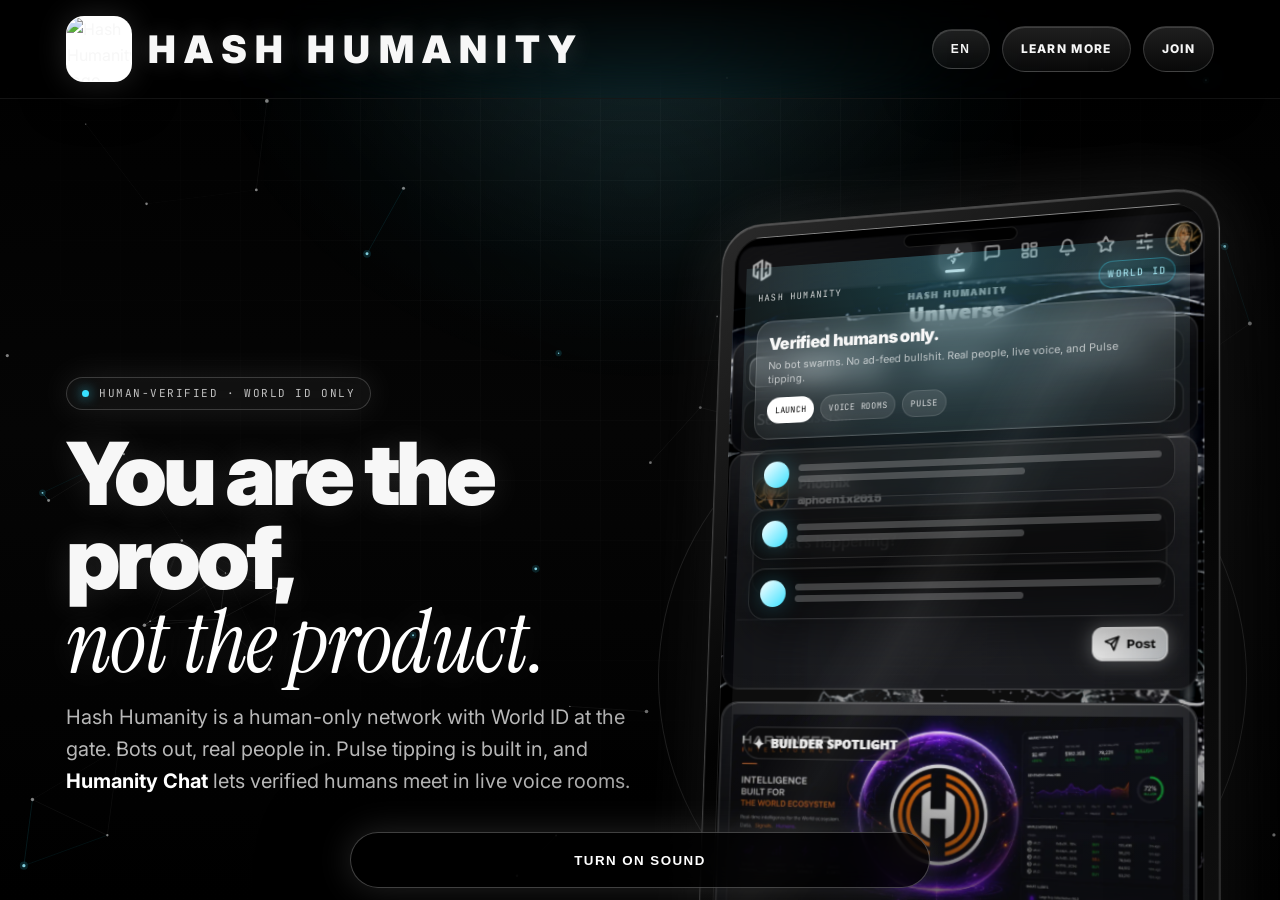
==== index.html @ 35c2f7e0 "Update print statement from 'Hello' to 'Goodbye'" ====
<!DOCTYPE html>
<html lang="en">
<head>
  <meta charset="utf-8" />
  <meta name="viewport" content="width=device-width, initial-scale=1, viewport-fit=cover" />
  <meta name="format-detection" content="telephone=no" />

  <title>Hash Humanity — Verified Humans Only</title>
  <meta name="description" content="Hash Humanity is a human-verified social network powered by World ID. No bots. No ads. Live voice rooms, real profiles, and Pulse tipping built in." />
  <meta name="robots" content="index,follow,max-image-preview:large" />
  <meta name="theme-color" content="#020202" />
  <meta name="apple-mobile-web-app-title" content="Hash Humanity" />
  <link rel="canonical" href="https://hashhumanity.promo/" />

  <!-- ══════════════════════════════════════════════════════
       Share previews: Facebook, iMessage, WhatsApp, Discord,
       Slack, X/Twitter, SMS/RCS, LinkedIn, etc.
       IMPORTANT: the image URL must be public, absolute, and
       1200x630. The version query helps bust scraper caches.
       ══════════════════════════════════════════════════════ -->
  <meta property="og:type" content="website" />
  <meta property="og:locale" content="en_US" />
  <meta property="og:site_name" content="Hash Humanity" />
  <meta property="og:title" content="Hash Humanity — You are the proof, not the product." />
  <meta property="og:description" content="Human-verified social. No bots. No ads. Live voice rooms and Pulse tipping for real people." />
  <meta property="og:url" content="https://hashhumanity.promo/" />
  <meta property="og:image" content="https://hashhumanity.promo/og-card-globe-dark-1200x630.jpg?v=20260702-1" />
  <meta property="og:image:secure_url" content="https://hashhumanity.promo/og-card-globe-dark-1200x630.jpg?v=20260702-1" />
  <meta property="og:image:type" content="image/jpeg" />
  <meta property="og:image:width" content="1200" />
  <meta property="og:image:height" content="630" />
  <meta property="og:image:alt" content="Hash Humanity — You are the proof, not the product." />

  <!-- Twitter / X -->
  <meta name="twitter:card" content="summary_large_image" />
  <meta name="twitter:title" content="Hash Humanity — Verified Humans Only" />
  <meta name="twitter:description" content="Human-verified social. No bots. No ads. Live voice rooms and Pulse tipping for real people." />
  <meta name="twitter:image" content="https://hashhumanity.promo/og-card-globe-dark-1200x630.jpg?v=20260702-1" />
  <meta name="twitter:image:alt" content="Hash Humanity — You are the proof, not the product." />
  <meta name="twitter:url" content="https://hashhumanity.promo/" />

  <link rel="icon" href="logo.png" />
  <link rel="apple-touch-icon" href="logo.png" />
  <link rel="preload" as="image" href="og-card-globe-dark-1200x630.jpg" />
  <link rel="preconnect" href="https://fonts.googleapis.com" />
  <link rel="preconnect" href="https://fonts.gstatic.com" crossorigin />
  <link href="https://fonts.googleapis.com/css2?family=Inter:wght@400;500;600;700;800;900&family=Instrument+Serif:ital@0;1&family=JetBrains+Mono:wght@500;700&display=swap" rel="stylesheet" />

  <base href="./" />

  <script src="https://www.gstatic.com/firebasejs/10.12.2/firebase-app-compat.js"></script>
  <script src="https://www.gstatic.com/firebasejs/10.12.2/firebase-database-compat.js"></script>

  <style>
    :root{
      color-scheme: dark;

      --bg:#020202;
      --ink:#f7f7f7;
      --muted:rgba(255,255,255,.72);
      --muted2:rgba(255,255,255,.50);

      --stroke:rgba(255,255,255,.16);
      --stroke2:rgba(255,255,255,.30);

      --accent:#38e0ff;
      --accent-soft:rgba(56,224,255,.16);

      --radius:22px;
      --radius2:30px;
      --wrap:1200px;

      --shadow:0 28px 110px rgba(0,0,0,.70);
      --glow:0 0 34px rgba(255,255,255,.10);
      --appPreview:none;

      --mono:"JetBrains Mono", ui-monospace, SFMono-Regular, Menlo, monospace;
      --serif:"Instrument Serif", Georgia, "Times New Roman", serif;
      --sans:"Inter", system-ui, -apple-system, BlinkMacSystemFont, "Segoe UI", Roboto, Arial, sans-serif;
    }

    *{ box-sizing:border-box; }
    html,body{ height:100%; }

    body{
      margin:0;
      color:var(--ink);
      font:16px/1.6 var(--sans);
      background:linear-gradient(180deg, #000 0%, #050505 48%, #000 100%);
      -webkit-font-smoothing:antialiased;
      isolation:isolate;
      /* body itself no longer scrolls — #scrollArea does. This is what makes
         the header bulletproof: it lives outside the scrolling region, so it
         never needs position:fixed/sticky and can never "scroll away". */
      overflow:hidden;
      display:flex;
      flex-direction:column;
      height:100vh;
      height:100dvh;
    }

    #humanity-field{
      position:fixed;
      inset:0;
      z-index:-2;
      width:100%;
      height:100%;
      pointer-events:none;
      opacity:.9;
    }

    body::before{
      content:"";
      position:fixed;
      inset:0;
      z-index:-1;
      background:
        radial-gradient(circle at 50% -10%, rgba(56,224,255,.16), transparent 40%),
        radial-gradient(circle at 50% -10%, rgba(255,255,255,.10), transparent 32%),
        linear-gradient(rgba(255,255,255,.028) 1px, transparent 1px),
        linear-gradient(90deg, rgba(255,255,255,.028) 1px, transparent 1px);
      background-size:auto, auto, 60px 60px, 60px 60px;
      -webkit-mask-image:radial-gradient(circle at 50% 20%, black 0%, transparent 78%);
      mask-image:radial-gradient(circle at 50% 20%, black 0%, transparent 78%);
      pointer-events:none;
    }

    a{ color:inherit; }
    img{ max-width:100%; display:block; }
    ::selection{ background:rgba(255,255,255,.22); }

    .wrap{ max-width:var(--wrap); margin:0 auto; padding:0 26px; }

    .reveal{ opacity:0; transform:translateY(26px); transition:opacity .9s cubic-bezier(.16,1,.3,1), transform .9s cubic-bezier(.16,1,.3,1); }
    .reveal.in{ opacity:1; transform:none; }

    /* ---------- Scroll shell ---------- */
    /* header sits in normal flow, always visible. #scrollArea is the ONLY
       thing that scrolls, and it's a plain block-level element — no fixed,
       no sticky, nothing that can break across browsers/WebViews. */
    #scrollArea{
      flex:1 1 auto;
      min-height:0;
      overflow-y:auto;
      overflow-x:hidden;
      overflow-x:clip;
      -webkit-overflow-scrolling:touch;
    }

    header{
      flex:0 0 auto;
      z-index:50;
      display:flex;
      align-items:center;
      border-bottom:1px solid rgba(255,255,255,.08);
      background:linear-gradient(180deg, rgba(0,0,0,.88), rgba(0,0,0,.50), transparent);
      -webkit-backdrop-filter:blur(18px) saturate(150%);
      backdrop-filter:blur(18px) saturate(150%);
      padding:16px 0;
    }

    .header-inner{ width:100%; display:flex; align-items:center; justify-content:space-between; gap:18px; }

    .brand{ display:flex; align-items:center; gap:16px; }

    .brand img{
      width:66px; height:66px; border-radius:18px; object-fit:cover;
      background:#fff; border:1px solid rgba(255,255,255,.24);
      box-shadow:0 0 30px rgba(255,255,255,.14), 0 14px 44px rgba(0,0,0,.7);
    }

    .brand span{
      font-weight:900; letter-spacing:.22em; text-transform:uppercase;
      font-size:clamp(24px,3vw,38px); line-height:1; white-space:nowrap;
      text-shadow:0 0 22px rgba(255,255,255,.16);
    }

    .actions{ display:flex; align-items:center; justify-content:flex-end; gap:12px; flex-wrap:wrap; }

    .lang-switch{ position:relative; }
    .lang-btn{ min-width:58px; font-weight:800; letter-spacing:.1em; }
    .lang-menu{
      list-style:none; margin:0; padding:6px; position:absolute; top:calc(100% + 8px); right:0;
      min-width:190px; max-height:320px; overflow-y:auto;
      background:#0d0d0d; border:1px solid var(--stroke); border-radius:14px;
      box-shadow:0 24px 60px rgba(0,0,0,.6);
      display:none; z-index:60;
    }
    .lang-menu.open{ display:block; }
    .lang-menu li{ display:block; }
    .lang-menu button{
      width:100%; text-align:left; background:transparent; border:0; color:var(--muted);
      padding:10px 12px; border-radius:9px; cursor:pointer; font-size:13px;
      display:flex; align-items:center; justify-content:space-between; gap:10px;
    }
    .lang-menu button:hover{ background:var(--accent-soft); color:var(--ink); }
    .lang-menu button[aria-selected="true"]{ color:var(--accent); }
    .lang-menu .code{ font-size:10px; letter-spacing:.1em; color:var(--muted2); }

    .btn{
      appearance:none;
      border:1px solid var(--stroke);
      color:var(--ink);
      background:linear-gradient(180deg, rgba(255,255,255,.12), rgba(255,255,255,.035));
      padding:12px 18px; border-radius:999px;
      font-weight:800; letter-spacing:.11em; text-transform:uppercase; font-size:12px;
      cursor:pointer; text-decoration:none;
      display:inline-flex; align-items:center; justify-content:center; gap:9px;
      backdrop-filter:blur(16px) saturate(150%);
      box-shadow:0 16px 50px rgba(0,0,0,.5), inset 0 1px 0 rgba(255,255,255,.14);
      transition:transform .16s ease, border-color .18s ease, background .18s ease, box-shadow .18s ease;
      -webkit-tap-highlight-color:transparent;
    }

    .btn:hover{
      transform:translateY(-2px);
      border-color:var(--stroke2);
      background:linear-gradient(180deg, rgba(255,255,255,.20), rgba(255,255,255,.07));
    }

    .btn.primary{
      position:relative; overflow:hidden;
      background:linear-gradient(180deg, #fff, #cfcfcf);
      color:#000; border-color:rgba(255,255,255,.88);
      box-shadow:0 0 42px rgba(56,224,255,.28), 0 20px 70px rgba(0,0,0,.7);
    }

    .btn.primary::after{
      content:""; position:absolute; top:0; left:-120%; width:60%; height:100%;
      background:linear-gradient(100deg, transparent, rgba(255,255,255,.85), transparent);
      transform:skewX(-18deg);
      animation:sweep 4.5s ease-in-out infinite;
    }
    @keyframes sweep{ 0%,55%{ left:-120%; } 78%,100%{ left:130%; } }

    main{ padding-bottom:74px; }

    .hero{
      display:grid; grid-template-columns:1.08fr 1fr; align-items:center; gap:58px;
      padding:64px 0 40px;
    }

    .eyebrow{
      display:inline-flex; align-items:center; gap:10px;
      padding:7px 15px; border-radius:999px;
      border:1px solid rgba(255,255,255,.18); background:rgba(255,255,255,.05);
      color:rgba(255,255,255,.74);
      font-family:var(--mono); font-size:11px; text-transform:uppercase; letter-spacing:.14em;
      margin-bottom:22px; backdrop-filter:blur(16px); box-shadow:var(--glow);
    }

    .eyebrow-dot{
      width:7px; height:7px; border-radius:999px; background:var(--accent);
      box-shadow:0 0 12px rgba(56,224,255,.9);
      animation:beat 1.9s ease-in-out infinite;
    }
    @keyframes beat{ 0%,100%{ transform:scale(1); opacity:1; } 50%{ transform:scale(1.5); opacity:.55; } }

    h1{
      margin:0 0 16px; font-weight:900; letter-spacing:-.045em;
      font-size:clamp(46px,6.8vw,92px); line-height:.96;
      text-shadow:0 0 34px rgba(255,255,255,.12);
    }
    h1 em{
      font-family:var(--serif); font-style:italic; font-weight:400;
      letter-spacing:-.01em; color:#fff;
    }

    .lead{ color:var(--muted); font-size:clamp(16px,2vw,20px); margin:14px 0 20px; max-width:38rem; }
    .lead strong{ color:#fff; font-weight:700; }

    .subline{
      color:rgba(255,255,255,.62); font-family:var(--mono); font-size:12px;
      text-transform:uppercase; letter-spacing:.16em; margin:16px 0 18px;
    }

    .proofline{ display:flex; align-items:baseline; gap:12px; margin:22px 0 4px; font-family:var(--mono); }
    .proofline .num{
      font-size:clamp(26px,3.6vw,40px); font-weight:700; letter-spacing:-.02em;
      font-variant-numeric:tabular-nums; color:var(--accent);
      text-shadow:0 0 22px rgba(56,224,255,.35);
    }
    .proofline .lbl{ color:var(--muted2); font-size:11px; text-transform:uppercase; letter-spacing:.16em; }

    .device-orbit{ position:relative; display:flex; align-items:center; justify-content:center; padding:18px 0; isolation:isolate; }

    .device-orbit::before{
      content:""; position:absolute; width:112%; aspect-ratio:1; border-radius:50%;
      border:1px solid rgba(255,255,255,.14);
      background:radial-gradient(circle, rgba(255,255,255,.09), transparent 62%);
      transform:rotate(-16deg); z-index:0;
    }
    .device-orbit::after{
      content:""; position:absolute; width:78%; aspect-ratio:1; border-radius:50%;
      border:1px dashed rgba(255,255,255,.18);
      animation:spin 44s linear infinite; z-index:0;
    }
    @keyframes spin{ to{ transform:rotate(360deg); } }

    .device{
      width:min(560px,100%); aspect-ratio:10/19; position:relative; z-index:1;
      border-radius:44px; padding:14px;
      background:linear-gradient(145deg,#2a2a2a,#030303 42%,#151515);
      border:1px solid rgba(255,255,255,.22);
      box-shadow:0 54px 150px rgba(0,0,0,.86), 0 0 70px rgba(255,255,255,.12),
        inset 0 2px 0 rgba(255,255,255,.14), inset 0 0 0 1px rgba(255,255,255,.08);
      transform:perspective(1200px) rotateY(-12deg) rotateX(5deg) translateY(8px);
      animation:float 7s ease-in-out infinite;
    }
    @keyframes float{
      0%,100%{ transform:perspective(1200px) rotateY(-12deg) rotateX(5deg) translateY(8px); }
      50%{ transform:perspective(1200px) rotateY(-9deg) rotateX(4deg) translateY(-6px); }
    }

    .screen{
      width:100%; height:100%; border-radius:31px; overflow:hidden; position:relative;
      background:var(--appPreview) center/cover no-repeat, linear-gradient(180deg, rgba(255,255,255,.09), rgba(255,255,255,.02));
      background-color:#050505;
      box-shadow:inset 0 0 0 1px rgba(255,255,255,.10), inset 0 28px 80px rgba(0,0,0,.52);
    }
    .screen::before{
      content:""; position:absolute; top:10px; left:50%; transform:translateX(-50%);
      width:120px; height:14px; border-radius:999px; background:rgba(0,0,0,.88);
      box-shadow:inset 0 0 0 1px rgba(255,255,255,.12); z-index:4;
    }
    .screen::after{
      content:""; position:absolute; inset:0;
      background:linear-gradient(120deg, transparent 0 36%, rgba(255,255,255,.14) 42%, transparent 48%);
      mix-blend-mode:screen; opacity:.35; pointer-events:none;
      animation:scan 6s ease-in-out infinite;
      z-index:3;
    }
    .phone-ui{
      position:absolute;
      inset:34px 14px 14px;
      z-index:1;
      display:flex;
      flex-direction:column;
      gap:11px;
      padding:20px 14px 14px;
      background:
        radial-gradient(circle at 50% 0%, rgba(56,224,255,.22), transparent 32%),
        linear-gradient(180deg, rgba(255,255,255,.08), rgba(255,255,255,.025));
    }
    .phone-bar{
      display:flex;
      align-items:center;
      justify-content:space-between;
      gap:10px;
      color:rgba(255,255,255,.82);
      font-family:var(--mono);
      font-size:10px;
      letter-spacing:.12em;
      text-transform:uppercase;
    }
    .phone-pill{
      border:1px solid rgba(56,224,255,.34);
      color:#aef4ff;
      border-radius:999px;
      padding:5px 8px;
      background:rgba(56,224,255,.10);
      box-shadow:0 0 18px rgba(56,224,255,.12);
    }
    .phone-card{
      border:1px solid rgba(255,255,255,.12);
      border-radius:18px;
      background:rgba(0,0,0,.38);
      padding:12px;
      box-shadow:0 18px 45px rgba(0,0,0,.42), inset 0 1px 0 rgba(255,255,255,.08);
      backdrop-filter:blur(14px);
    }
    .phone-card.hero-card{
      padding:16px 13px;
      background:linear-gradient(180deg, rgba(255,255,255,.12), rgba(255,255,255,.04));
    }
    .phone-title{
      margin:0 0 6px;
      font-size:18px;
      line-height:1.05;
      letter-spacing:-.04em;
      font-weight:900;
    }
    .phone-copy{
      margin:0;
      color:rgba(255,255,255,.66);
      font-size:11px;
      line-height:1.35;
    }
    .phone-feed{
      display:grid;
      gap:9px;
    }
    .phone-row{
      display:flex;
      align-items:center;
      gap:10px;
      min-width:0;
    }
    .phone-avatar{
      width:28px;
      height:28px;
      border-radius:999px;
      flex:0 0 auto;
      background:linear-gradient(135deg, #fff, #38e0ff);
      box-shadow:0 0 22px rgba(56,224,255,.25);
    }
    .phone-lines{
      flex:1;
      min-width:0;
      display:grid;
      gap:5px;
    }
    .phone-line{
      height:7px;
      border-radius:999px;
      background:rgba(255,255,255,.22);
    }
    .phone-line.short{ width:64%; }
    .phone-actions{
      margin-top:12px;
      display:flex;
      gap:7px;
      flex-wrap:wrap;
    }
    .mini-btn{
      border-radius:999px;
      padding:6px 8px;
      background:rgba(255,255,255,.10);
      border:1px solid rgba(255,255,255,.12);
      color:rgba(255,255,255,.82);
      font-family:var(--mono);
      font-size:9px;
      letter-spacing:.08em;
      text-transform:uppercase;
    }
    .mini-btn.hot{
      background:#fff;
      color:#000;
    }
    @keyframes scan{ 0%,100%{ transform:translateX(-8%); } 50%{ transform:translateX(8%); } }

    .sec-head{ margin:70px 0 26px; }
    .sec-head .kicker{
      font-family:var(--mono); font-size:11px; letter-spacing:.18em; text-transform:uppercase;
      color:var(--muted2); display:block; margin-bottom:10px;
    }
    .sec-head h2{ margin:0; font-weight:900; letter-spacing:-.03em; font-size:clamp(28px,4vw,44px); }
    .sec-head h2 em{ font-family:var(--serif); font-style:italic; font-weight:400; }

    .grid{ display:grid; grid-template-columns:repeat(4,1fr); gap:18px; margin:0 0 42px; }

    .card{
      position:relative; overflow:hidden; border-radius:var(--radius);
      padding:24px 20px 22px;
      background:linear-gradient(180deg, rgba(255,255,255,.085), rgba(255,255,255,.03));
      border:1px solid rgba(255,255,255,.13);
      box-shadow:var(--shadow), inset 0 1px 0 rgba(255,255,255,.10);
      backdrop-filter:blur(18px) saturate(150%);
      transition:transform .3s cubic-bezier(.16,1,.3,1), border-color .3s ease;
    }
    .card:hover{ transform:translateY(-6px); border-color:rgba(56,224,255,.42); }
    .card:hover .idx{ color:var(--accent); }
    .card::before{
      content:""; position:absolute; inset:0;
      background:radial-gradient(circle at 20% 0%, rgba(255,255,255,.16), transparent 40%);
      opacity:.8; pointer-events:none;
    }
    .card .idx{
      font-family:var(--mono); font-size:11px; letter-spacing:.14em; color:var(--muted2);
      position:relative; z-index:1; display:block; margin-bottom:14px;
      transition:color .3s ease;
    }
    .card h3{ position:relative; z-index:1; margin:0 0 9px; font-weight:800; font-size:18px; line-height:1.18; }
    .card p{ position:relative; z-index:1; margin:0; color:var(--muted); font-size:14.5px; }

    .cta{
      position:relative; overflow:hidden; margin:12px 0 22px; padding:28px;
      border-radius:var(--radius2);
      background:linear-gradient(135deg, rgba(255,255,255,.12), rgba(255,255,255,.04));
      border:1px solid rgba(255,255,255,.16);
      display:flex; align-items:center; justify-content:space-between; flex-wrap:wrap; gap:24px;
      box-shadow:var(--shadow), inset 0 1px 0 rgba(255,255,255,.12);
      backdrop-filter:blur(18px) saturate(150%);
    }
    .cta::before{
      content:""; position:absolute; inset:-1px;
      background:radial-gradient(circle at 16% 0%, rgba(255,255,255,.16), transparent 36%);
      pointer-events:none;
    }
    .cta img{
      position:relative; z-index:1; width:156px; height:156px; background:#fff;
      border-radius:22px; padding:10px; object-fit:contain;
      box-shadow:0 0 44px rgba(255,255,255,.16), 0 22px 70px rgba(0,0,0,.72);
      border:1px solid rgba(255,255,255,.25);
    }
    .cta .txt{ position:relative; z-index:1; flex:1 1 340px; min-width:0; }
    .cta h2{ margin:0 0 7px; font-weight:900; font-size:clamp(24px,3vw,30px); line-height:1.15; letter-spacing:-.02em; }
    .cta h2 em{ font-family:var(--serif); font-style:italic; font-weight:400; }
    .cta p{ margin:0; color:var(--muted); }
    .cta p strong{ color:#fff; }

    .fineprint{ margin-top:12px; color:var(--muted2); font-size:13px; max-width:52rem; }

    footer{
      color:var(--muted2); font-size:13px; padding:24px 0 0;
      border-top:1px solid rgba(255,255,255,.08); margin-top:8px;
      display:flex; align-items:center; justify-content:space-between; flex-wrap:wrap; gap:12px;
    }
    footer .tag{ font-family:var(--serif); font-style:italic; font-size:15px; color:var(--muted); }

    .audio-gate{ position:fixed; left:12px; right:12px; bottom:12px; z-index:9999; display:none; align-items:center; justify-content:center; }
    .audio-btn{
      width:min(580px,96vw); height:56px; border-radius:999px; font-weight:900;
      letter-spacing:.11em; text-transform:uppercase; border:1px solid rgba(255,255,255,.25);
      background:rgba(0,0,0,.74); color:#fff; backdrop-filter:blur(18px);
      box-shadow:0 0 34px rgba(255,255,255,.14), 0 26px 90px rgba(0,0,0,.8); cursor:pointer;
    }
    .audio-toggle{
      position:fixed; right:16px; bottom:16px; z-index:9998; display:none;
      border:1px solid rgba(255,255,255,.20); background:rgba(0,0,0,.68); color:#fff;
      padding:10px 14px; border-radius:999px; font-weight:900; letter-spacing:.08em;
      text-transform:uppercase; backdrop-filter:blur(16px);
      box-shadow:0 0 28px rgba(255,255,255,.10), 0 20px 70px rgba(0,0,0,.65); cursor:pointer; font-size:11px;
    }

    @media (max-width:1100px){
      .hero{ grid-template-columns:1fr; gap:34px; padding:44px 0 24px; }
      .device{ transform:none; animation:none; max-width:500px; }
      .grid{ grid-template-columns:repeat(2,1fr); }
    }

    @media (max-width:720px){
      header{
        padding:calc(10px + env(safe-area-inset-top, 0px)) 0 8px;
      }

      .wrap{ padding-left:18px; padding-right:18px; }

      header .wrap.header-inner{
        display:grid;
        grid-template-columns:1fr;
        justify-items:center;
        align-items:center;
        gap:10px;
      }

      header .brand{
        width:max-content;
        max-width:calc(100vw - 24px);
        min-width:0;
        justify-content:center;
        margin:0 auto;
        gap:12px;
      }

      .brand img{ width:44px; height:44px; border-radius:13px; flex:0 0 auto; }
      .brand span{ font-size:clamp(16px,5.6vw,24px); letter-spacing:.09em; min-width:0; overflow:hidden; text-overflow:ellipsis; }

      header .actions{
        width:max-content;
        max-width:calc(100vw - 24px);
        margin:0 auto;
        justify-content:center;
        align-items:center;
        gap:10px;
        flex-wrap:nowrap;
      }

      .lang-switch{ display:inline-flex; justify-content:center; }
      .lang-menu{ left:50%; right:auto; transform:translateX(-50%); }
      .btn{ padding:10px 14px; font-size:11px; }
      h1{ font-size:clamp(42px,12vw,62px); }
      .hero{ padding-top:0; }
      .grid{ grid-template-columns:1fr; gap:14px; }
      .cta{ padding:22px; }
      .cta img{ width:128px; height:128px; }
    }

    @media (prefers-reduced-motion:reduce){
      *,*::before,*::after{ animation:none !important; transition:none !important; }
      .reveal{ opacity:1; transform:none; }
      .device{ transform:none; }
      #humanity-field{ display:none; }
    }
  </style>
</head>

<body>
  <canvas id="humanity-field" aria-hidden="true"></canvas>

  <audio id="hh-audio" preload="auto" playsinline></audio>

  <div class="audio-gate" id="audioGate">
    <button class="audio-btn" id="audioStartBtn" type="button">Turn on sound</button>
  </div>

  <button class="audio-toggle" id="audioToggle" type="button" aria-label="Toggle audio">Sound: on</button>

  <!-- Header lives OUTSIDE #scrollArea, in normal flex flow. It is never
       position:fixed or position:sticky, so it cannot "scroll away" or
       fail to stick in any browser or WebView — it simply isn't part of
       the scrolling content at all. -->
  <header>
    <div class="wrap header-inner">
      <div class="brand" aria-label="Hash Humanity">
        <img src="logo.png" alt="Hash Humanity logo" />
        <span>HASH&nbsp;HUMANITY</span>
      </div>

      <nav class="actions" aria-label="Primary">
        <div class="lang-switch" id="langSwitch">
          <button class="btn lang-btn" id="langBtn" type="button" aria-haspopup="listbox" aria-expanded="false">
            <span id="langBtnLabel">EN</span>
          </button>
          <ul class="lang-menu" id="langMenu" role="listbox"></ul>
        </div>
        <a class="btn" href="mission.html" data-i18n="nav_learn">Learn more</a>
        <a class="btn" href="join.html" data-i18n="nav_join">Join</a>
      </nav>
    </div>
  </header>

  <div id="scrollArea">
    <main class="wrap">
      <section class="hero" id="home">
        <div>
          <div class="eyebrow reveal">
            <span class="eyebrow-dot"></span>
            <span data-i18n="eyebrow">Human-verified · World ID only</span>
          </div>

          <h1 class="reveal" data-i18n-html="h1">You are the proof,<br /><em>not the product.</em></h1>

          <p class="lead reveal" data-i18n-html="lead">
            Hash Humanity is a human-only network with World ID at the gate. Bots out, real people in.
            Pulse tipping is built in, and <strong>Humanity Chat</strong> lets verified humans meet in live voice rooms.
          </p>

          <div class="proofline reveal">
            <span class="num" id="memberNum">0</span>
            <span class="lbl" data-i18n="member_lbl">members &amp; counting</span>
          </div>

          <div class="subline reveal" data-i18n="subline">No ads · No trackers · No bot swarms</div>

          <div class="actions reveal" style="justify-content:flex-start;">
            <a class="btn primary" href="https://hashhumanity.world" target="_blank" rel="noopener" data-i18n="launch">Launch now</a>
          </div>
        </div>

        <div class="device-orbit reveal" aria-hidden="true">
          <div class="device">
            <div class="screen">
              <div class="phone-ui">
                <div class="phone-bar">
                  <span>Hash Humanity</span>
                  <span class="phone-pill">World ID</span>
                </div>

                <div class="phone-card hero-card">
                  <p class="phone-title">Verified humans only.</p>
                  <p class="phone-copy">No bot swarms. No ad-feed bullshit. Real people, live voice, and Pulse tipping.</p>
                  <div class="phone-actions">
                    <span class="mini-btn hot">Launch</span>
                    <span class="mini-btn">Voice rooms</span>
                    <span class="mini-btn">Pulse</span>
                  </div>
                </div>

                <div class="phone-feed">
                  <div class="phone-card phone-row">
                    <span class="phone-avatar"></span>
                    <span class="phone-lines">
                      <span class="phone-line"></span>
                      <span class="phone-line short"></span>
                    </span>
                  </div>
                  <div class="phone-card phone-row">
                    <span class="phone-avatar"></span>
                    <span class="phone-lines">
                      <span class="phone-line"></span>
                      <span class="phone-line short"></span>
                    </span>
                  </div>
                  <div class="phone-card phone-row">
                    <span class="phone-avatar"></span>
                    <span class="phone-lines">
                      <span class="phone-line"></span>
                      <span class="phone-line short"></span>
                    </span>
                  </div>
                </div>
              </div>
            </div>
          </div>
        </div>
      </section>

      <div class="sec-head reveal">
        <span class="kicker" data-i18n="sec_kicker">What you get</span>
        <h2 data-i18n-html="sec_h2">Built for humans, <em>only humans</em>.</h2>
      </div>

      <section class="grid" aria-label="Highlights">
        <article class="card reveal">
          <span class="idx">01</span>
          <h3 data-i18n="card1_h3">World ID-gated network</h3>
          <p data-i18n="card1_p">Every account is human-verified. No bot farms, no burner spam. Your feed is humans — full stop.</p>
        </article>

        <article class="card reveal">
          <span class="idx">02</span>
          <h3 data-i18n="card2_h3">Humanity Chat voice rooms</h3>
          <p data-i18n="card2_p">Jump into live voice rooms with verified humans. Create rooms, join conversations, and keep it real.</p>
        </article>

        <article class="card reveal">
          <span class="idx">03</span>
          <h3 data-i18n="card3_h3">Pulse tipping in WLD</h3>
          <p data-i18n="card3_p">Tip creators via World App. Deep-links on mobile, WalletConnect on desktop. Support what moves you.</p>
        </article>

        <article class="card reveal">
          <span class="idx">04</span>
          <h3 data-i18n="card4_h3">Privacy-first by design</h3>
          <p data-i18n="card4_p">Hash Humanity does not collect your biometric data. World ID verification happens through World App.</p>
        </article>
      </section>

      <section class="cta reveal" aria-label="Join">
        <img src="hashhumanity-qr.png" alt="QR code to hashhumanity.world" />
        <div class="txt">
          <h2 data-i18n-html="cta_h2">Join in <em>10 seconds</em>.</h2>
          <p data-i18n-html="cta_p">
            Point your camera, open <strong>hashhumanity.world</strong>, and verify with World ID.
            Then jump into the feed or enter <strong>Humanity Chat</strong> voice rooms.
          </p>
          <div class="fineprint" data-i18n="fineprint">
            Hash Humanity does not store biometric data. Verification is handled by World ID via World App.
          </div>
        </div>
      </section>

      <footer>
        <span>© <span id="y"></span> Hash Humanity</span>
        <span class="tag" data-i18n="footer_tag">You are the proof, not the product.</span>
      </footer>
    </main>
  </div>

  <noscript>
    <div style="padding:16px 26px; text-align:center; background:#050505; color:#fff; border-top:1px solid rgba(255,255,255,.12);">
      Hash Humanity is a human-verified social network powered by World ID.
      <a href="https://hashhumanity.world" style="color:#38e0ff; font-weight:800;">Launch Hash Humanity</a>
    </div>
  </noscript>

  <script>
    document.getElementById("y").textContent = new Date().getFullYear();

    /* ---------- Signature: proof-of-humanity particle field ---------- */
    (function () {
      const prefersReduced = window.matchMedia && window.matchMedia("(prefers-reduced-motion: reduce)").matches;
      if (prefersReduced) return;

      const canvas = document.getElementById("humanity-field");
      const ctx = canvas && canvas.getContext ? canvas.getContext("2d") : null;
      if (!ctx) return;
      let w, h, dpr, nodes = [], mouse = { x: -9999, y: -9999 };

      function size() {
        dpr = Math.min(window.devicePixelRatio || 1, 2);
        w = canvas.clientWidth = window.innerWidth;
        h = canvas.clientHeight = window.innerHeight;
        canvas.width = w * dpr;
        canvas.height = h * dpr;
        ctx.setTransform(dpr, 0, 0, dpr, 0, 0);

        const target = Math.min(90, Math.floor((w * h) / 20000));
        nodes = Array.from({ length: target }, () => ({
          x: Math.random() * w,
          y: Math.random() * h,
          vx: (Math.random() - 0.5) * 0.28,
          vy: (Math.random() - 0.5) * 0.28,
          r: Math.random() * 1.4 + 0.6,
          verified: Math.random() < 0.14
        }));
      }

      function step() {
        ctx.clearRect(0, 0, w, h);

        for (let i = 0; i < nodes.length; i++) {
          const n = nodes[i];
          n.x += n.vx; n.y += n.vy;
          if (n.x < 0 || n.x > w) n.vx *= -1;
          if (n.y < 0 || n.y > h) n.vy *= -1;

          const dxm = mouse.x - n.x, dym = mouse.y - n.y;
          const dm = Math.hypot(dxm, dym);
          if (dm > 0 && dm < 160) { n.x += (dxm / dm) * 0.35; n.y += (dym / dm) * 0.35; }
        }

        for (let i = 0; i < nodes.length; i++) {
          for (let j = i + 1; j < nodes.length; j++) {
            const a = nodes[i], b = nodes[j];
            const dx = a.x - b.x, dy = a.y - b.y;
            const d = Math.hypot(dx, dy);
            if (d < 128) {
              const o = (1 - d / 128) * 0.16;
              if (a.verified || b.verified) {
                ctx.strokeStyle = "rgba(56,224,255," + (o * 1.6) + ")";
              } else {
                ctx.strokeStyle = "rgba(255,255,255," + o + ")";
              }
              ctx.lineWidth = 1;
              ctx.beginPath();
              ctx.moveTo(a.x, a.y);
              ctx.lineTo(b.x, b.y);
              ctx.stroke();
            }
          }
        }

        for (const n of nodes) {
          if (n.verified) {
            ctx.beginPath();
            ctx.arc(n.x, n.y, n.r + 2.4, 0, Math.PI * 2);
            ctx.fillStyle = "rgba(56,224,255,0.16)";
            ctx.fill();
            ctx.beginPath();
            ctx.arc(n.x, n.y, n.r, 0, Math.PI * 2);
            ctx.fillStyle = "rgba(150,238,255,0.95)";
            ctx.fill();
          } else {
            ctx.beginPath();
            ctx.arc(n.x, n.y, n.r, 0, Math.PI * 2);
            ctx.fillStyle = "rgba(255,255,255,0.55)";
            ctx.fill();
          }
        }

        requestAnimationFrame(step);
      }

      window.addEventListener("resize", size, { passive: true });
      window.addEventListener("pointermove", (e) => { mouse.x = e.clientX; mouse.y = e.clientY; }, { passive: true });
      window.addEventListener("pointerleave", () => { mouse.x = -9999; mouse.y = -9999; });
      size();
      requestAnimationFrame(step);
    })();

    /* ---------- Scroll reveals ---------- */
    (function () {
      const scrollRoot = document.getElementById("scrollArea");
      const items = document.querySelectorAll(".reveal");
      if (!("IntersectionObserver" in window)) {
        items.forEach((el) => el.classList.add("in"));
        return;
      }
      const io = new IntersectionObserver((entries) => {
        entries.forEach((e) => {
          if (e.isIntersecting) {
            const el = e.target;
            const delay = el.parentElement && el.parentElement.classList.contains("grid")
              ? Array.prototype.indexOf.call(el.parentElement.children, el) * 90
              : 0;
            setTimeout(() => el.classList.add("in"), delay);
            io.unobserve(el);
          }
        });
      }, { root: scrollRoot, threshold: 0.12, rootMargin: "0px 0px -8% 0px" });
      items.forEach((el) => io.observe(el));
    })();

    /* ---------- Live member counter (Firebase RTDB) ---------- */
    (function () {
      const el = document.getElementById("memberNum");
      const scrollRoot = document.getElementById("scrollArea");
      const FALLBACK = 1230; // total members (offline fallback only)
      const fmt = (n) => n.toLocaleString("en-US");

      let current = 0, raf = null;
      function animateTo(target, dur) {
        if (raf) cancelAnimationFrame(raf);
        const from = current, delta = target - from;
        if (delta === 0) { el.textContent = fmt(target); return; }
        const t0 = performance.now();
        (function frame(t) {
          const p = Math.min((t - t0) / dur, 1);
          const eased = 1 - Math.pow(1 - p, 3);
          current = Math.round(from + delta * eased);
          el.textContent = fmt(current);
          if (p < 1) raf = requestAnimationFrame(frame);
          else { current = target; el.textContent = fmt(target); }
        })(t0);
      }

      let db = null;
      function initFirebase() {
        if (typeof firebase === "undefined" || !firebase.initializeApp) return false;
        try {
          if (!firebase.apps || !firebase.apps.length) {
            firebase.initializeApp({
              apiKey: "AIzaSyBT7P7DAfV-I9ESe6f9Jdp5ioCyGIK0d9A",
              authDomain: "hashhumanity-58b9a.firebaseapp.com",
              databaseURL: "https://hashhumanity-58b9a-default-rtdb.firebaseio.com",
              projectId: "hashhumanity-58b9a"
            });
          }
          db = firebase.database();
          return true;
        } catch (e) { console.warn("Firebase init failed, using fallback count.", e); return false; }
      }

      let firstValue = true;
      function subscribe() {
        db.ref("stats/usersCount").on("value",
          (snap) => {
            const v = Number(snap.val());
            const target = Number.isFinite(v) && v > 0 ? v : FALLBACK;
            animateTo(target, firstValue ? 2200 : 700);
            firstValue = false;
          },
          (err) => { console.warn("Counter read failed, using fallback.", err); animateTo(FALLBACK, 2200); }
        );
      }

      function start() {
        let tries = 0;
        (function waitForSdk() {
          if (initFirebase()) { subscribe(); return; }
          if (++tries > 40) { animateTo(FALLBACK, 2200); return; }
          setTimeout(waitForSdk, 100);
        })();
      }

      if ("IntersectionObserver" in window) {
        const io = new IntersectionObserver((entries) => {
          if (entries[0].isIntersecting) { start(); io.disconnect(); }
        }, { root: scrollRoot, threshold: 0.5 });
        io.observe(el);
      } else start();
    })();

    /* ---------- Audio ---------- */
    (function () {
      const a = document.getElementById("hh-audio");
      const gate = document.getElementById("audioGate");
      const startBtn = document.getElementById("audioStartBtn");
      const toggle = document.getElementById("audioToggle");

      const audioUrl = new URL("intro.m4a", document.baseURI).toString();
      a.src = audioUrl;

      const previewUrl = new URL("app-preview.png", document.baseURI).toString();
      document.documentElement.style.setProperty("--appPreview", `url("${previewUrl}?v=10")`);

      a.volume = 0.65; a.loop = false; a.muted = false; a.preload = "auto";
      let hasPlayedThisView = false;

      function t(key, fallback){ return (window.HH_ACTIVE_STRINGS && window.HH_ACTIVE_STRINGS[key]) || fallback; }
      function showGate(msg) { gate.style.display = "flex"; toggle.style.display = "none"; startBtn.textContent = msg || t("audio_start","Turn on sound"); }
      function hideGate() { gate.style.display = "none"; }
      function showToggle() { toggle.style.display = "inline-flex"; toggle.textContent = a.paused ? t("audio_off","Sound: off") : t("audio_on","Sound: on"); }

      async function tryAutoplayOnce() {
        if (hasPlayedThisView) { showToggle(); return; }
        try { hasPlayedThisView = true; await a.play(); hideGate(); showToggle(); }
        catch { hasPlayedThisView = false; showGate(t("audio_start","Turn on sound")); }
      }

      async function playFromGestureOnce() {
        if (hasPlayedThisView) { showToggle(); return; }
        try { a.load(); hasPlayedThisView = true; await a.play(); hideGate(); showToggle(); }
        catch (e) { console.error("Audio play failed:", e); hasPlayedThisView = false; showGate(t("audio_start","Turn on sound")); }
      }

      startBtn.addEventListener("click", playFromGestureOnce, { passive: true });
      startBtn.addEventListener("touchstart", playFromGestureOnce, { passive: true });

      toggle.addEventListener("click", async () => {
        if (a.paused) { if (hasPlayedThisView) { showToggle(); return; } await playFromGestureOnce(); }
        else { a.pause(); showToggle(); }
      });

      a.addEventListener("ended", showToggle);
      a.addEventListener("error", () => {
        console.warn("Optional intro audio failed to load:", audioUrl);
        hideGate();
        toggle.style.display = "none";
      });

      window.addEventListener("load", () => {
        // Try once. If the browser blocks autoplay, the visitor gets a clean sound button.
        // If intro.m4a is missing, the error handler hides audio controls instead of showing a broken warning.
        setTimeout(tryAutoplayOnce, 80);
      });
    })();
  </script>

  <script src="i18n.js"></script>
  <script>
    if (window.HH_I18N) { window.HH_I18N.init("home"); }
  </script>
</body>
</html>
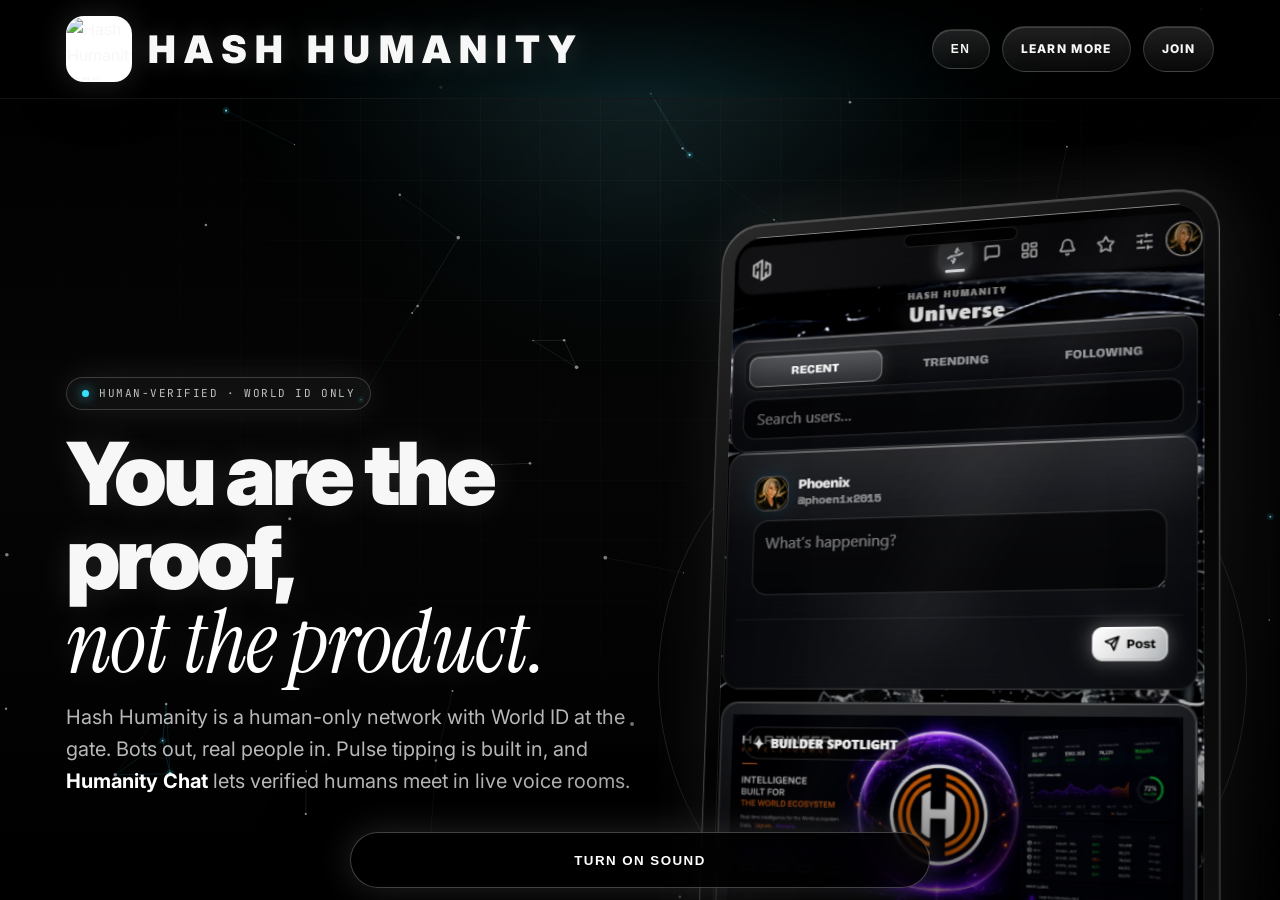
==== commit b6414f89: "Update index.html" ====
--- a/index.html
+++ b/index.html
@@ -24,8 +24,8 @@
   <meta property="og:title" content="Hash Humanity — You are the proof, not the product." />
   <meta property="og:description" content="Human-verified social. No bots. No ads. Live voice rooms and Pulse tipping for real people." />
   <meta property="og:url" content="https://hashhumanity.promo/" />
-  <meta property="og:image" content="https://hashhumanity.promo/og-card-globe-dark-1200x630.jpg?v=20260702-1" />
-  <meta property="og:image:secure_url" content="https://hashhumanity.promo/og-card-globe-dark-1200x630.jpg?v=20260702-1" />
+  <meta property="og:image" content="https://hashhumanity.promo/og-card-globe-dark-1200x630.jpg?v=20260702-2" />
+  <meta property="og:image:secure_url" content="https://hashhumanity.promo/og-card-globe-dark-1200x630.jpg?v=20260702-2" />
   <meta property="og:image:type" content="image/jpeg" />
   <meta property="og:image:width" content="1200" />
   <meta property="og:image:height" content="630" />
@@ -35,7 +35,7 @@
   <meta name="twitter:card" content="summary_large_image" />
   <meta name="twitter:title" content="Hash Humanity — Verified Humans Only" />
   <meta name="twitter:description" content="Human-verified social. No bots. No ads. Live voice rooms and Pulse tipping for real people." />
-  <meta name="twitter:image" content="https://hashhumanity.promo/og-card-globe-dark-1200x630.jpg?v=20260702-1" />
+  <meta name="twitter:image" content="https://hashhumanity.promo/og-card-globe-dark-1200x630.jpg?v=20260702-2" />
   <meta name="twitter:image:alt" content="Hash Humanity — You are the proof, not the product." />
   <meta name="twitter:url" content="https://hashhumanity.promo/" />
 
@@ -326,117 +326,12 @@
     .screen::after{
       content:""; position:absolute; inset:0;
       background:linear-gradient(120deg, transparent 0 36%, rgba(255,255,255,.14) 42%, transparent 48%);
-      mix-blend-mode:screen; opacity:.35; pointer-events:none;
+      mix-blend-mode:screen; opacity:.12; pointer-events:none;
       animation:scan 6s ease-in-out infinite;
-      z-index:3;
-    }
-    .phone-ui{
-      position:absolute;
-      inset:34px 14px 14px;
-      z-index:1;
-      display:flex;
-      flex-direction:column;
-      gap:11px;
-      padding:20px 14px 14px;
-      background:
-        radial-gradient(circle at 50% 0%, rgba(56,224,255,.22), transparent 32%),
-        linear-gradient(180deg, rgba(255,255,255,.08), rgba(255,255,255,.025));
-    }
-    .phone-bar{
-      display:flex;
-      align-items:center;
-      justify-content:space-between;
-      gap:10px;
-      color:rgba(255,255,255,.82);
-      font-family:var(--mono);
-      font-size:10px;
-      letter-spacing:.12em;
-      text-transform:uppercase;
-    }
-    .phone-pill{
-      border:1px solid rgba(56,224,255,.34);
-      color:#aef4ff;
-      border-radius:999px;
-      padding:5px 8px;
-      background:rgba(56,224,255,.10);
-      box-shadow:0 0 18px rgba(56,224,255,.12);
-    }
-    .phone-card{
-      border:1px solid rgba(255,255,255,.12);
-      border-radius:18px;
-      background:rgba(0,0,0,.38);
-      padding:12px;
-      box-shadow:0 18px 45px rgba(0,0,0,.42), inset 0 1px 0 rgba(255,255,255,.08);
-      backdrop-filter:blur(14px);
-    }
-    .phone-card.hero-card{
-      padding:16px 13px;
-      background:linear-gradient(180deg, rgba(255,255,255,.12), rgba(255,255,255,.04));
-    }
-    .phone-title{
-      margin:0 0 6px;
-      font-size:18px;
-      line-height:1.05;
-      letter-spacing:-.04em;
-      font-weight:900;
-    }
-    .phone-copy{
-      margin:0;
-      color:rgba(255,255,255,.66);
-      font-size:11px;
-      line-height:1.35;
-    }
-    .phone-feed{
-      display:grid;
-      gap:9px;
-    }
-    .phone-row{
-      display:flex;
-      align-items:center;
-      gap:10px;
-      min-width:0;
-    }
-    .phone-avatar{
-      width:28px;
-      height:28px;
-      border-radius:999px;
-      flex:0 0 auto;
-      background:linear-gradient(135deg, #fff, #38e0ff);
-      box-shadow:0 0 22px rgba(56,224,255,.25);
-    }
-    .phone-lines{
-      flex:1;
-      min-width:0;
-      display:grid;
-      gap:5px;
-    }
-    .phone-line{
-      height:7px;
-      border-radius:999px;
-      background:rgba(255,255,255,.22);
-    }
-    .phone-line.short{ width:64%; }
-    .phone-actions{
-      margin-top:12px;
-      display:flex;
-      gap:7px;
-      flex-wrap:wrap;
-    }
-    .mini-btn{
-      border-radius:999px;
-      padding:6px 8px;
-      background:rgba(255,255,255,.10);
-      border:1px solid rgba(255,255,255,.12);
-      color:rgba(255,255,255,.82);
-      font-family:var(--mono);
-      font-size:9px;
-      letter-spacing:.08em;
-      text-transform:uppercase;
-    }
-    .mini-btn.hot{
-      background:#fff;
-      color:#000;
-    }
+      z-index:2;
+    }
+    /* The app screenshot is now shown cleanly inside the phone.
+       No fake UI layer sits on top of it. */
     @keyframes scan{ 0%,100%{ transform:translateX(-8%); } 50%{ transform:translateX(8%); } }
 
     .sec-head{ margin:70px 0 26px; }
@@ -650,48 +545,7 @@
 
         <div class="device-orbit reveal" aria-hidden="true">
           <div class="device">
-            <div class="screen">
-              <div class="phone-ui">
-                <div class="phone-bar">
-                  <span>Hash Humanity</span>
-                  <span class="phone-pill">World ID</span>
-                </div>
-
-                <div class="phone-card hero-card">
-                  <p class="phone-title">Verified humans only.</p>
-                  <p class="phone-copy">No bot swarms. No ad-feed bullshit. Real people, live voice, and Pulse tipping.</p>
-                  <div class="phone-actions">
-                    <span class="mini-btn hot">Launch</span>
-                    <span class="mini-btn">Voice rooms</span>
-                    <span class="mini-btn">Pulse</span>
-                  </div>
-                </div>
-
-                <div class="phone-feed">
-                  <div class="phone-card phone-row">
-                    <span class="phone-avatar"></span>
-                    <span class="phone-lines">
-                      <span class="phone-line"></span>
-                      <span class="phone-line short"></span>
-                    </span>
-                  </div>
-                  <div class="phone-card phone-row">
-                    <span class="phone-avatar"></span>
-                    <span class="phone-lines">
-                      <span class="phone-line"></span>
-                      <span class="phone-line short"></span>
-                    </span>
-                  </div>
-                  <div class="phone-card phone-row">
-                    <span class="phone-avatar"></span>
-                    <span class="phone-lines">
-                      <span class="phone-line"></span>
-                      <span class="phone-line short"></span>
-                    </span>
-                  </div>
-                </div>
-              </div>
-            </div>
+            <div class="screen" aria-label="Hash Humanity app preview"></div>
           </div>
         </div>
       </section>
@@ -954,7 +808,7 @@
       a.src = audioUrl;
 
       const previewUrl = new URL("app-preview.png", document.baseURI).toString();
-      document.documentElement.style.setProperty("--appPreview", `url("${previewUrl}?v=10")`);
+      document.documentElement.style.setProperty("--appPreview", `url("${previewUrl}?v=11")`);
 
       a.volume = 0.65; a.loop = false; a.muted = false; a.preload = "auto";
       let hasPlayedThisView = false;
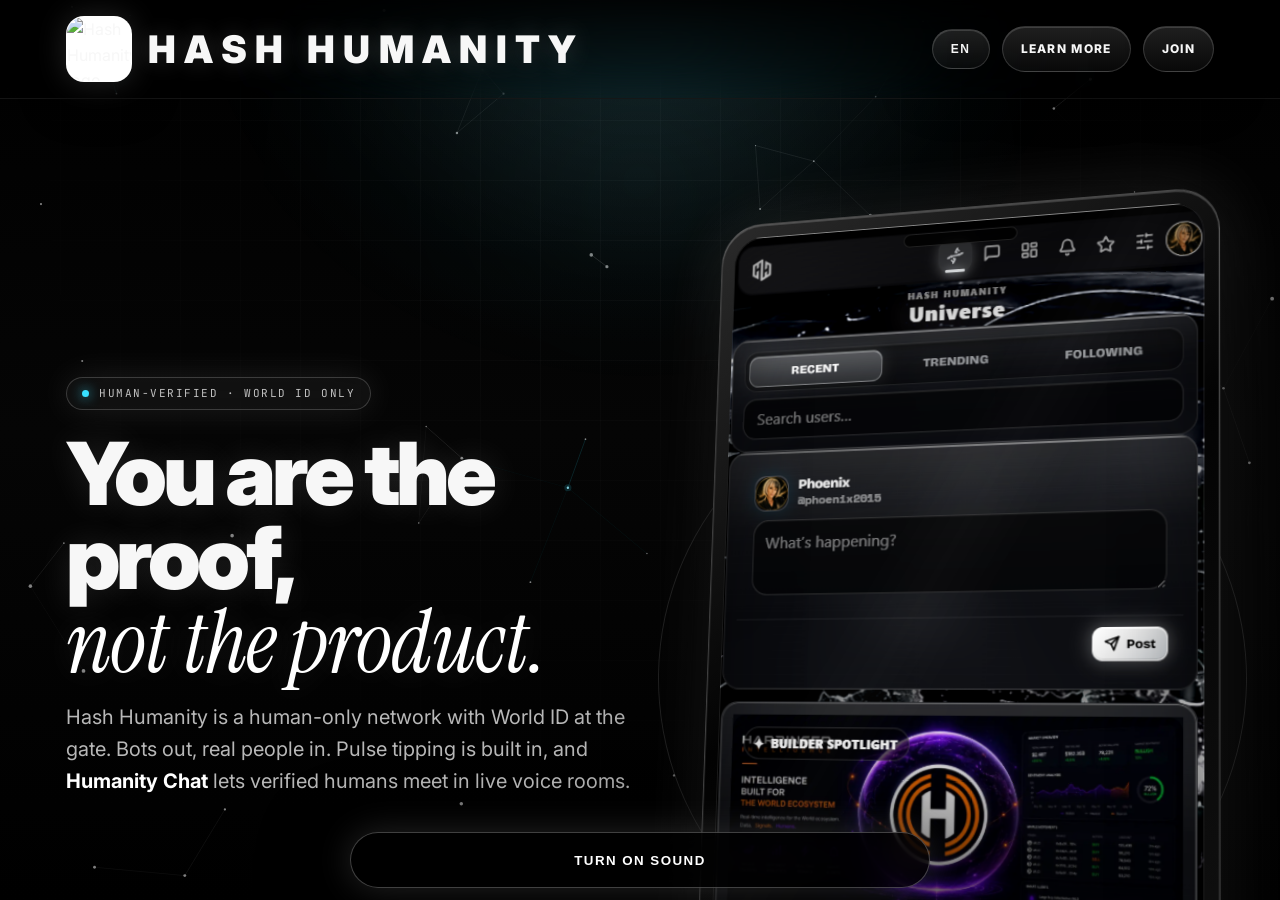
==== commit 89d74ef1: "Update links to point to the universe page" ====
--- a/index.html
+++ b/index.html
@@ -510,7 +510,7 @@
           <ul class="lang-menu" id="langMenu" role="listbox"></ul>
         </div>
         <a class="btn" href="mission.html" data-i18n="nav_learn">Learn more</a>
-        <a class="btn" href="join.html" data-i18n="nav_join">Join</a>
+        <a class="btn" href="https://hashhumanity.world/universe" data-i18n="nav_join">Join</a>
       </nav>
     </div>
   </header>
@@ -539,7 +539,7 @@
           <div class="subline reveal" data-i18n="subline">No ads · No trackers · No bot swarms</div>
 
           <div class="actions reveal" style="justify-content:flex-start;">
-            <a class="btn primary" href="https://hashhumanity.world" target="_blank" rel="noopener" data-i18n="launch">Launch now</a>
+            <a class="btn primary" href="https://hashhumanity.world/universe" target="_blank" rel="noopener" data-i18n="launch">Launch now</a>
           </div>
         </div>
 
@@ -605,7 +605,7 @@
   <noscript>
     <div style="padding:16px 26px; text-align:center; background:#050505; color:#fff; border-top:1px solid rgba(255,255,255,.12);">
       Hash Humanity is a human-verified social network powered by World ID.
-      <a href="https://hashhumanity.world" style="color:#38e0ff; font-weight:800;">Launch Hash Humanity</a>
+      <a href="https://hashhumanity.world/universe" style="color:#38e0ff; font-weight:800;">Launch Hash Humanity</a>
     </div>
   </noscript>
 
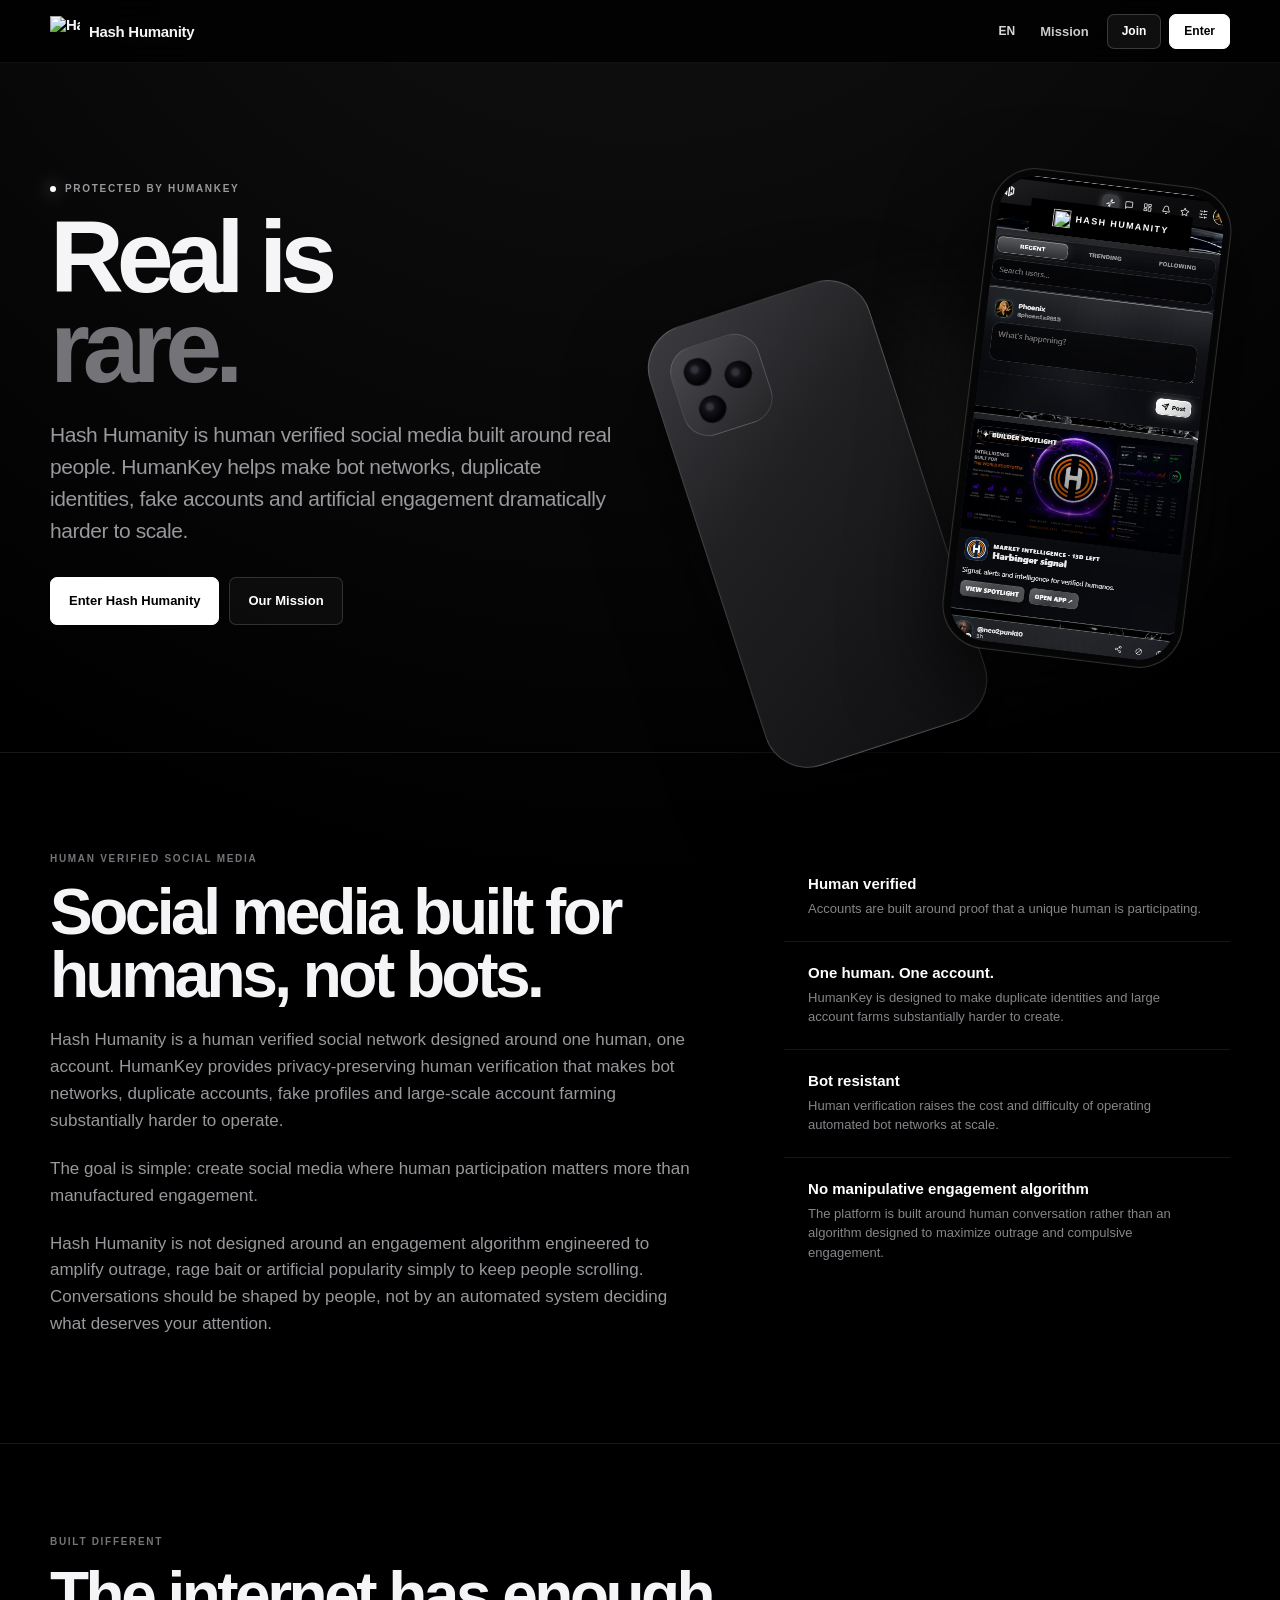
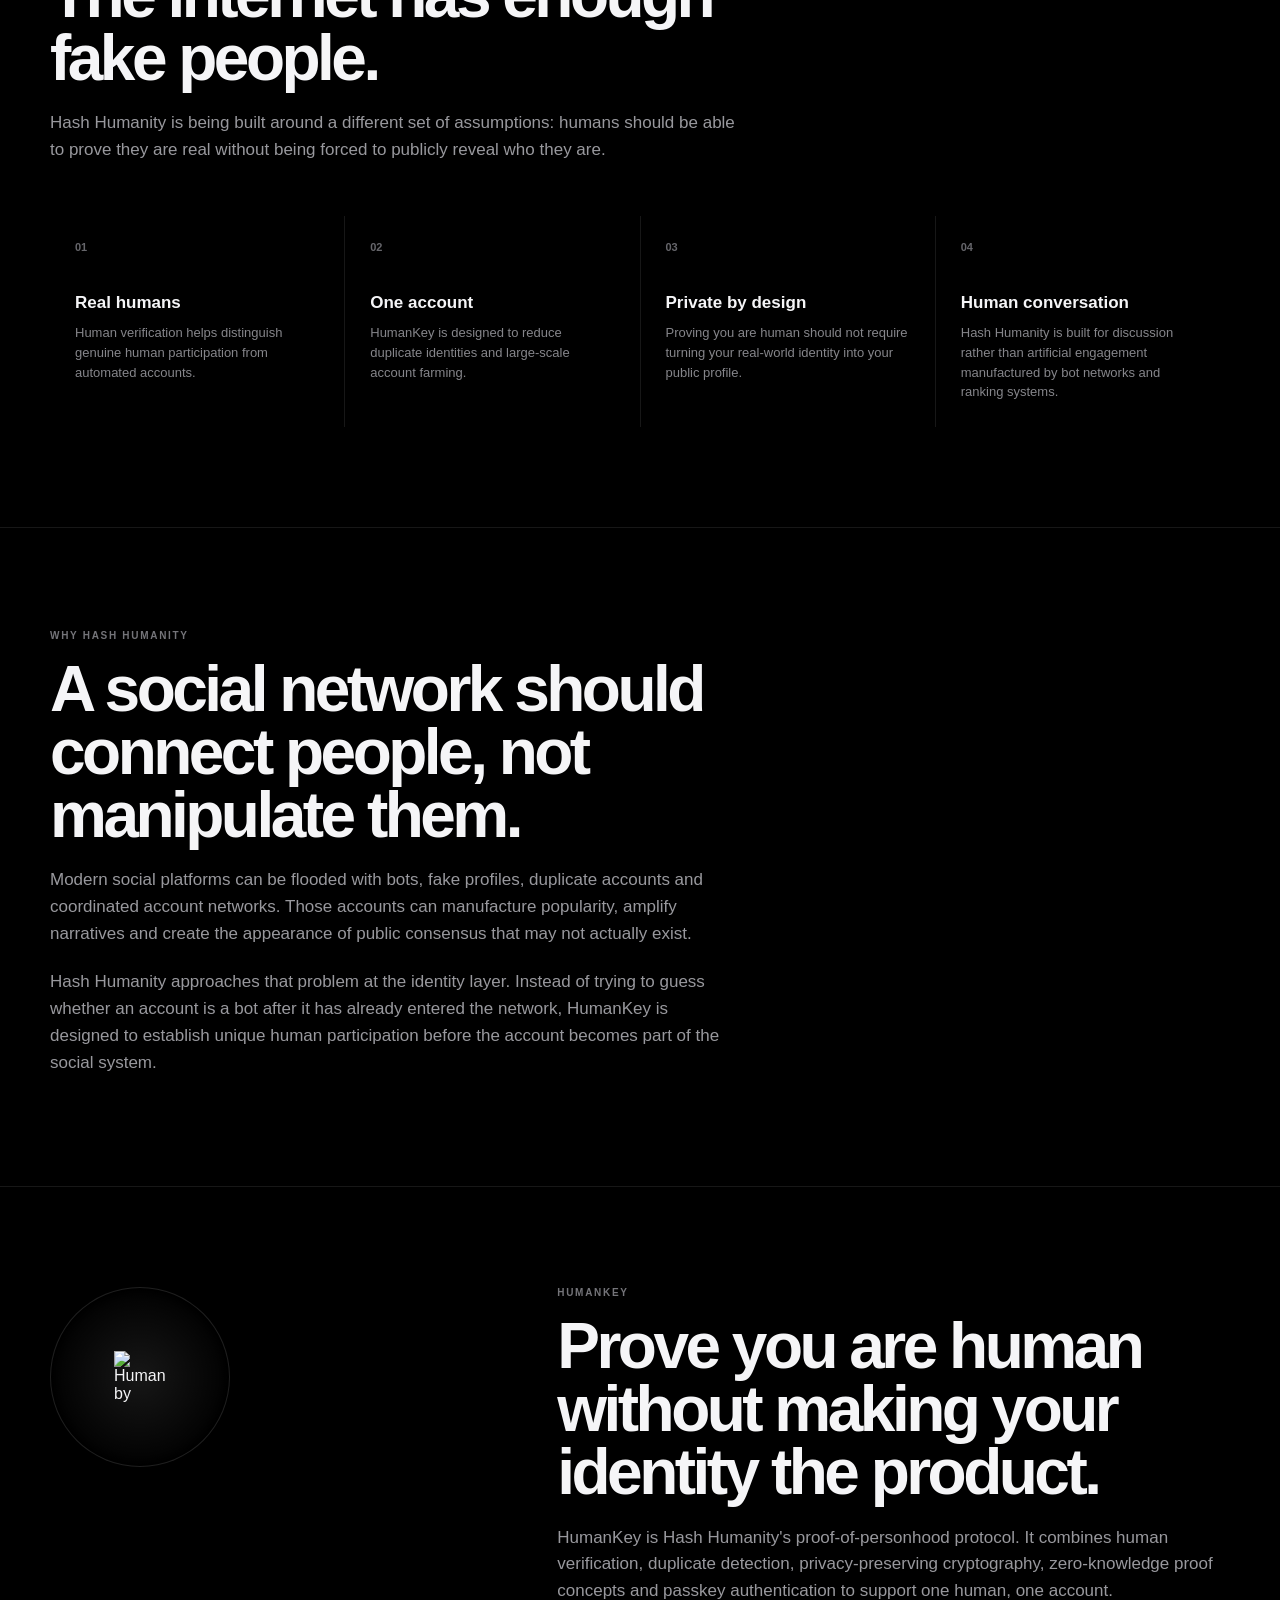
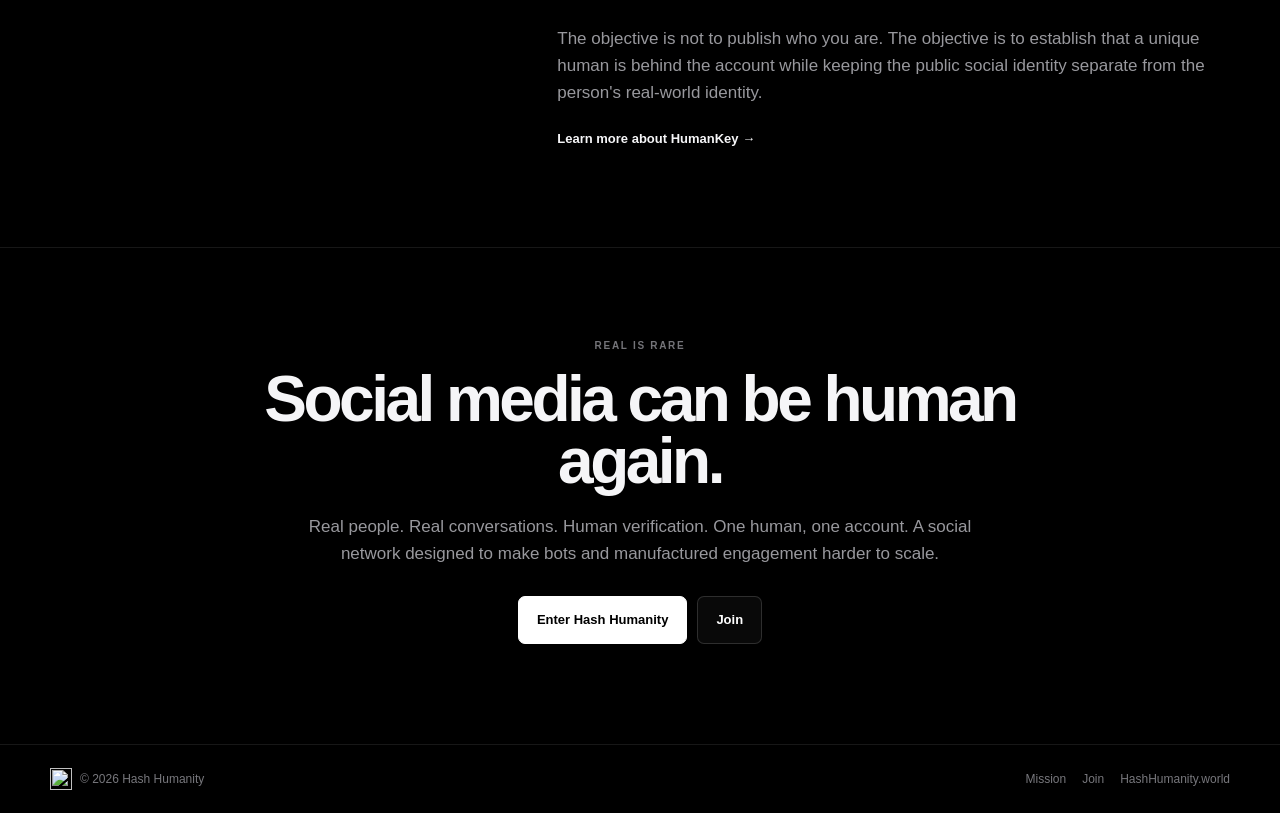
==== commit 15801723: "Update index.html" ====
--- a/index.html
+++ b/index.html
@@ -1,861 +1,2056 @@
 <!DOCTYPE html>
 <html lang="en">
 <head>
-  <meta charset="utf-8" />
-  <meta name="viewport" content="width=device-width, initial-scale=1, viewport-fit=cover" />
-  <meta name="format-detection" content="telephone=no" />
-
-  <title>Hash Humanity — Verified Humans Only</title>
-  <meta name="description" content="Hash Humanity is a human-verified social network powered by World ID. No bots. No ads. Live voice rooms, real profiles, and Pulse tipping built in." />
-  <meta name="robots" content="index,follow,max-image-preview:large" />
-  <meta name="theme-color" content="#020202" />
-  <meta name="apple-mobile-web-app-title" content="Hash Humanity" />
-  <link rel="canonical" href="https://hashhumanity.promo/" />
-
-  <!-- ══════════════════════════════════════════════════════
-       Share previews: Facebook, iMessage, WhatsApp, Discord,
-       Slack, X/Twitter, SMS/RCS, LinkedIn, etc.
-       IMPORTANT: the image URL must be public, absolute, and
-       1200x630. The version query helps bust scraper caches.
-       ══════════════════════════════════════════════════════ -->
-  <meta property="og:type" content="website" />
-  <meta property="og:locale" content="en_US" />
-  <meta property="og:site_name" content="Hash Humanity" />
-  <meta property="og:title" content="Hash Humanity — You are the proof, not the product." />
-  <meta property="og:description" content="Human-verified social. No bots. No ads. Live voice rooms and Pulse tipping for real people." />
-  <meta property="og:url" content="https://hashhumanity.promo/" />
-  <meta property="og:image" content="https://hashhumanity.promo/og-card-globe-dark-1200x630.jpg?v=20260702-2" />
-  <meta property="og:image:secure_url" content="https://hashhumanity.promo/og-card-globe-dark-1200x630.jpg?v=20260702-2" />
-  <meta property="og:image:type" content="image/jpeg" />
-  <meta property="og:image:width" content="1200" />
-  <meta property="og:image:height" content="630" />
-  <meta property="og:image:alt" content="Hash Humanity — You are the proof, not the product." />
-
-  <!-- Twitter / X -->
-  <meta name="twitter:card" content="summary_large_image" />
-  <meta name="twitter:title" content="Hash Humanity — Verified Humans Only" />
-  <meta name="twitter:description" content="Human-verified social. No bots. No ads. Live voice rooms and Pulse tipping for real people." />
-  <meta name="twitter:image" content="https://hashhumanity.promo/og-card-globe-dark-1200x630.jpg?v=20260702-2" />
-  <meta name="twitter:image:alt" content="Hash Humanity — You are the proof, not the product." />
-  <meta name="twitter:url" content="https://hashhumanity.promo/" />
-
-  <link rel="icon" href="logo.png" />
-  <link rel="apple-touch-icon" href="logo.png" />
-  <link rel="preload" as="image" href="og-card-globe-dark-1200x630.jpg" />
-  <link rel="preconnect" href="https://fonts.googleapis.com" />
-  <link rel="preconnect" href="https://fonts.gstatic.com" crossorigin />
-  <link href="https://fonts.googleapis.com/css2?family=Inter:wght@400;500;600;700;800;900&family=Instrument+Serif:ital@0;1&family=JetBrains+Mono:wght@500;700&display=swap" rel="stylesheet" />
-
-  <base href="./" />
-
-  <script src="https://www.gstatic.com/firebasejs/10.12.2/firebase-app-compat.js"></script>
-  <script src="https://www.gstatic.com/firebasejs/10.12.2/firebase-database-compat.js"></script>
+  <meta charset="UTF-8">
+
+  <meta
+    name="viewport"
+    content="width=device-width, initial-scale=1, viewport-fit=cover"
+  >
+
+  <!-- =========================================================
+       PRIMARY SEO
+  ========================================================== -->
+
+  <title>Human Verified Social Media Without Bots | Hash Humanity</title>
+
+  <meta
+    name="description"
+    content="Hash Humanity is human verified social media built for real people. One human, one account. HumanKey helps resist bots, fake accounts, duplicate identities and automated manipulation without engagement algorithms controlling what you see."
+  >
+
+  <meta
+    name="robots"
+    content="index, follow, max-image-preview:large, max-snippet:-1, max-video-preview:-1"
+  >
+
+  <meta name="theme-color" content="#000000">
+
+  <link
+    rel="canonical"
+    href="https://hashhumanity.promo/"
+  >
+
+  <link
+    rel="sitemap"
+    type="application/xml"
+    href="https://hashhumanity.promo/sitemap.xml"
+  >
+
+  <!-- =========================================================
+       ICONS
+  ========================================================== -->
+
+  <link rel="icon" href="./logo.png">
+
+  <link
+    rel="apple-touch-icon"
+    href="./logo.png"
+  >
+
+  <!-- =========================================================
+       OPEN GRAPH
+  ========================================================== -->
+
+  <meta
+    property="og:type"
+    content="website"
+  >
+
+  <meta
+    property="og:site_name"
+    content="Hash Humanity"
+  >
+
+  <meta
+    property="og:title"
+    content="Hash Humanity | Human Verified Social Media"
+  >
+
+  <meta
+    property="og:description"
+    content="Human verified social media built around real people. One human. One account. Designed to resist bots, fake accounts and algorithmic manipulation."
+  >
+
+  <meta
+    property="og:url"
+    content="https://hashhumanity.promo/"
+  >
+
+  <meta
+    property="og:image"
+    content="https://hashhumanity.promo/og-card-globe-dark-1200x630.jpg.png"
+  >
+
+  <meta
+    property="og:image:width"
+    content="1200"
+  >
+
+  <meta
+    property="og:image:height"
+    content="630"
+  >
+
+  <meta
+    property="og:image:alt"
+    content="Hash Humanity human verified social media"
+  >
+
+  <!-- =========================================================
+       TWITTER / X
+  ========================================================== -->
+
+  <meta
+    name="twitter:card"
+    content="summary_large_image"
+  >
+
+  <meta
+    name="twitter:title"
+    content="Hash Humanity | Human Verified Social Media"
+  >
+
+  <meta
+    name="twitter:description"
+    content="One human. One account. Human verified social media designed to resist bots, fake accounts and algorithmic manipulation."
+  >
+
+  <meta
+    name="twitter:image"
+    content="https://hashhumanity.promo/og-card-globe-dark-1200x630.jpg.png"
+  >
+
+  <!-- =========================================================
+       STRUCTURED DATA
+  ========================================================== -->
+
+  <script type="application/ld+json">
+  {
+    "@context": "https://schema.org",
+    "@type": "WebSite",
+    "name": "Hash Humanity",
+    "alternateName": [
+      "Hash Humanity Social Network",
+      "Human Verified Social Media"
+    ],
+    "url": "https://hashhumanity.promo/",
+    "description": "Hash Humanity is human verified social media built around one human, one account. HumanKey provides privacy-preserving human verification designed to make bots, duplicate accounts, fake profiles and automated manipulation substantially harder to scale.",
+    "publisher": {
+      "@type": "Organization",
+      "name": "Hash Humanity",
+      "url": "https://hashhumanity.world/",
+      "logo": {
+        "@type": "ImageObject",
+        "url": "https://hashhumanity.promo/logo.png"
+      }
+    },
+    "about": [
+      {
+        "@type": "Thing",
+        "name": "Human verified social media"
+      },
+      {
+        "@type": "Thing",
+        "name": "Human verification"
+      },
+      {
+        "@type": "Thing",
+        "name": "Proof of personhood"
+      },
+      {
+        "@type": "Thing",
+        "name": "One human one account"
+      },
+      {
+        "@type": "Thing",
+        "name": "Zero-knowledge proofs"
+      },
+      {
+        "@type": "Thing",
+        "name": "Bot resistant social media"
+      },
+      {
+        "@type": "Thing",
+        "name": "Privacy preserving verification"
+      },
+      {
+        "@type": "Thing",
+        "name": "Social media without manipulative algorithms"
+      }
+    ]
+  }
+  </script>
 
   <style>
-    :root{
-      color-scheme: dark;
-
-      --bg:#020202;
-      --ink:#f7f7f7;
-      --muted:rgba(255,255,255,.72);
-      --muted2:rgba(255,255,255,.50);
-
-      --stroke:rgba(255,255,255,.16);
-      --stroke2:rgba(255,255,255,.30);
-
-      --accent:#38e0ff;
-      --accent-soft:rgba(56,224,255,.16);
-
-      --radius:22px;
-      --radius2:30px;
-      --wrap:1200px;
-
-      --shadow:0 28px 110px rgba(0,0,0,.70);
-      --glow:0 0 34px rgba(255,255,255,.10);
-      --appPreview:none;
-
-      --mono:"JetBrains Mono", ui-monospace, SFMono-Regular, Menlo, monospace;
-      --serif:"Instrument Serif", Georgia, "Times New Roman", serif;
-      --sans:"Inter", system-ui, -apple-system, BlinkMacSystemFont, "Segoe UI", Roboto, Arial, sans-serif;
-    }
-
-    *{ box-sizing:border-box; }
-    html,body{ height:100%; }
-
-    body{
-      margin:0;
-      color:var(--ink);
-      font:16px/1.6 var(--sans);
-      background:linear-gradient(180deg, #000 0%, #050505 48%, #000 100%);
-      -webkit-font-smoothing:antialiased;
-      isolation:isolate;
-      /* body itself no longer scrolls — #scrollArea does. This is what makes
-         the header bulletproof: it lives outside the scrolling region, so it
-         never needs position:fixed/sticky and can never "scroll away". */
-      overflow:hidden;
-      display:flex;
-      flex-direction:column;
-      height:100vh;
-      height:100dvh;
-    }
-
-    #humanity-field{
-      position:fixed;
-      inset:0;
-      z-index:-2;
-      width:100%;
-      height:100%;
-      pointer-events:none;
-      opacity:.9;
-    }
-
-    body::before{
-      content:"";
-      position:fixed;
-      inset:0;
-      z-index:-1;
+    :root {
+      --bg: #000;
+      --text: #f5f5f7;
+      --muted: #98989d;
+      --line: rgba(255,255,255,.09);
+      --max: 1180px;
+    }
+
+    * {
+      box-sizing: border-box;
+    }
+
+    html {
+      margin: 0;
+      padding: 0;
+      background: #000;
+      overflow-x: hidden;
+      scroll-behavior: smooth;
+    }
+
+    body {
+      margin: 0;
+      min-width: 320px;
+      min-height: 100vh;
+      overflow-x: hidden;
+
       background:
-        radial-gradient(circle at 50% -10%, rgba(56,224,255,.16), transparent 40%),
-        radial-gradient(circle at 50% -10%, rgba(255,255,255,.10), transparent 32%),
-        linear-gradient(rgba(255,255,255,.028) 1px, transparent 1px),
-        linear-gradient(90deg, rgba(255,255,255,.028) 1px, transparent 1px);
-      background-size:auto, auto, 60px 60px, 60px 60px;
-      -webkit-mask-image:radial-gradient(circle at 50% 20%, black 0%, transparent 78%);
-      mask-image:radial-gradient(circle at 50% 20%, black 0%, transparent 78%);
-      pointer-events:none;
-    }
-
-    a{ color:inherit; }
-    img{ max-width:100%; display:block; }
-    ::selection{ background:rgba(255,255,255,.22); }
-
-    .wrap{ max-width:var(--wrap); margin:0 auto; padding:0 26px; }
-
-    .reveal{ opacity:0; transform:translateY(26px); transition:opacity .9s cubic-bezier(.16,1,.3,1), transform .9s cubic-bezier(.16,1,.3,1); }
-    .reveal.in{ opacity:1; transform:none; }
-
-    /* ---------- Scroll shell ---------- */
-    /* header sits in normal flow, always visible. #scrollArea is the ONLY
-       thing that scrolls, and it's a plain block-level element — no fixed,
-       no sticky, nothing that can break across browsers/WebViews. */
-    #scrollArea{
-      flex:1 1 auto;
-      min-height:0;
-      overflow-y:auto;
-      overflow-x:hidden;
-      overflow-x:clip;
-      -webkit-overflow-scrolling:touch;
-    }
-
-    header{
-      flex:0 0 auto;
-      z-index:50;
-      display:flex;
-      align-items:center;
-      border-bottom:1px solid rgba(255,255,255,.08);
-      background:linear-gradient(180deg, rgba(0,0,0,.88), rgba(0,0,0,.50), transparent);
-      -webkit-backdrop-filter:blur(18px) saturate(150%);
-      backdrop-filter:blur(18px) saturate(150%);
-      padding:16px 0;
-    }
-
-    .header-inner{ width:100%; display:flex; align-items:center; justify-content:space-between; gap:18px; }
-
-    .brand{ display:flex; align-items:center; gap:16px; }
-
-    .brand img{
-      width:66px; height:66px; border-radius:18px; object-fit:cover;
-      background:#fff; border:1px solid rgba(255,255,255,.24);
-      box-shadow:0 0 30px rgba(255,255,255,.14), 0 14px 44px rgba(0,0,0,.7);
-    }
-
-    .brand span{
-      font-weight:900; letter-spacing:.22em; text-transform:uppercase;
-      font-size:clamp(24px,3vw,38px); line-height:1; white-space:nowrap;
-      text-shadow:0 0 22px rgba(255,255,255,.16);
-    }
-
-    .actions{ display:flex; align-items:center; justify-content:flex-end; gap:12px; flex-wrap:wrap; }
-
-    .lang-switch{ position:relative; }
-    .lang-btn{ min-width:58px; font-weight:800; letter-spacing:.1em; }
-    .lang-menu{
-      list-style:none; margin:0; padding:6px; position:absolute; top:calc(100% + 8px); right:0;
-      min-width:190px; max-height:320px; overflow-y:auto;
-      background:#0d0d0d; border:1px solid var(--stroke); border-radius:14px;
-      box-shadow:0 24px 60px rgba(0,0,0,.6);
-      display:none; z-index:60;
-    }
-    .lang-menu.open{ display:block; }
-    .lang-menu li{ display:block; }
-    .lang-menu button{
-      width:100%; text-align:left; background:transparent; border:0; color:var(--muted);
-      padding:10px 12px; border-radius:9px; cursor:pointer; font-size:13px;
-      display:flex; align-items:center; justify-content:space-between; gap:10px;
-    }
-    .lang-menu button:hover{ background:var(--accent-soft); color:var(--ink); }
-    .lang-menu button[aria-selected="true"]{ color:var(--accent); }
-    .lang-menu .code{ font-size:10px; letter-spacing:.1em; color:var(--muted2); }
-
-    .btn{
-      appearance:none;
-      border:1px solid var(--stroke);
-      color:var(--ink);
-      background:linear-gradient(180deg, rgba(255,255,255,.12), rgba(255,255,255,.035));
-      padding:12px 18px; border-radius:999px;
-      font-weight:800; letter-spacing:.11em; text-transform:uppercase; font-size:12px;
-      cursor:pointer; text-decoration:none;
-      display:inline-flex; align-items:center; justify-content:center; gap:9px;
-      backdrop-filter:blur(16px) saturate(150%);
-      box-shadow:0 16px 50px rgba(0,0,0,.5), inset 0 1px 0 rgba(255,255,255,.14);
-      transition:transform .16s ease, border-color .18s ease, background .18s ease, box-shadow .18s ease;
-      -webkit-tap-highlight-color:transparent;
-    }
-
-    .btn:hover{
-      transform:translateY(-2px);
-      border-color:var(--stroke2);
-      background:linear-gradient(180deg, rgba(255,255,255,.20), rgba(255,255,255,.07));
-    }
-
-    .btn.primary{
-      position:relative; overflow:hidden;
-      background:linear-gradient(180deg, #fff, #cfcfcf);
-      color:#000; border-color:rgba(255,255,255,.88);
-      box-shadow:0 0 42px rgba(56,224,255,.28), 0 20px 70px rgba(0,0,0,.7);
-    }
-
-    .btn.primary::after{
-      content:""; position:absolute; top:0; left:-120%; width:60%; height:100%;
-      background:linear-gradient(100deg, transparent, rgba(255,255,255,.85), transparent);
-      transform:skewX(-18deg);
-      animation:sweep 4.5s ease-in-out infinite;
-    }
-    @keyframes sweep{ 0%,55%{ left:-120%; } 78%,100%{ left:130%; } }
-
-    main{ padding-bottom:74px; }
-
-    .hero{
-      display:grid; grid-template-columns:1.08fr 1fr; align-items:center; gap:58px;
-      padding:64px 0 40px;
-    }
-
-    .eyebrow{
-      display:inline-flex; align-items:center; gap:10px;
-      padding:7px 15px; border-radius:999px;
-      border:1px solid rgba(255,255,255,.18); background:rgba(255,255,255,.05);
-      color:rgba(255,255,255,.74);
-      font-family:var(--mono); font-size:11px; text-transform:uppercase; letter-spacing:.14em;
-      margin-bottom:22px; backdrop-filter:blur(16px); box-shadow:var(--glow);
-    }
-
-    .eyebrow-dot{
-      width:7px; height:7px; border-radius:999px; background:var(--accent);
-      box-shadow:0 0 12px rgba(56,224,255,.9);
-      animation:beat 1.9s ease-in-out infinite;
-    }
-    @keyframes beat{ 0%,100%{ transform:scale(1); opacity:1; } 50%{ transform:scale(1.5); opacity:.55; } }
-
-    h1{
-      margin:0 0 16px; font-weight:900; letter-spacing:-.045em;
-      font-size:clamp(46px,6.8vw,92px); line-height:.96;
-      text-shadow:0 0 34px rgba(255,255,255,.12);
-    }
-    h1 em{
-      font-family:var(--serif); font-style:italic; font-weight:400;
-      letter-spacing:-.01em; color:#fff;
-    }
-
-    .lead{ color:var(--muted); font-size:clamp(16px,2vw,20px); margin:14px 0 20px; max-width:38rem; }
-    .lead strong{ color:#fff; font-weight:700; }
-
-    .subline{
-      color:rgba(255,255,255,.62); font-family:var(--mono); font-size:12px;
-      text-transform:uppercase; letter-spacing:.16em; margin:16px 0 18px;
-    }
-
-    .proofline{ display:flex; align-items:baseline; gap:12px; margin:22px 0 4px; font-family:var(--mono); }
-    .proofline .num{
-      font-size:clamp(26px,3.6vw,40px); font-weight:700; letter-spacing:-.02em;
-      font-variant-numeric:tabular-nums; color:var(--accent);
-      text-shadow:0 0 22px rgba(56,224,255,.35);
-    }
-    .proofline .lbl{ color:var(--muted2); font-size:11px; text-transform:uppercase; letter-spacing:.16em; }
-
-    .device-orbit{ position:relative; display:flex; align-items:center; justify-content:center; padding:18px 0; isolation:isolate; }
-
-    .device-orbit::before{
-      content:""; position:absolute; width:112%; aspect-ratio:1; border-radius:50%;
-      border:1px solid rgba(255,255,255,.14);
-      background:radial-gradient(circle, rgba(255,255,255,.09), transparent 62%);
-      transform:rotate(-16deg); z-index:0;
-    }
-    .device-orbit::after{
-      content:""; position:absolute; width:78%; aspect-ratio:1; border-radius:50%;
-      border:1px dashed rgba(255,255,255,.18);
-      animation:spin 44s linear infinite; z-index:0;
-    }
-    @keyframes spin{ to{ transform:rotate(360deg); } }
-
-    .device{
-      width:min(560px,100%); aspect-ratio:10/19; position:relative; z-index:1;
-      border-radius:44px; padding:14px;
-      background:linear-gradient(145deg,#2a2a2a,#030303 42%,#151515);
-      border:1px solid rgba(255,255,255,.22);
-      box-shadow:0 54px 150px rgba(0,0,0,.86), 0 0 70px rgba(255,255,255,.12),
-        inset 0 2px 0 rgba(255,255,255,.14), inset 0 0 0 1px rgba(255,255,255,.08);
-      transform:perspective(1200px) rotateY(-12deg) rotateX(5deg) translateY(8px);
-      animation:float 7s ease-in-out infinite;
-    }
-    @keyframes float{
-      0%,100%{ transform:perspective(1200px) rotateY(-12deg) rotateX(5deg) translateY(8px); }
-      50%{ transform:perspective(1200px) rotateY(-9deg) rotateX(4deg) translateY(-6px); }
-    }
-
-    .screen{
-      width:100%; height:100%; border-radius:31px; overflow:hidden; position:relative;
-      background:var(--appPreview) center/cover no-repeat, linear-gradient(180deg, rgba(255,255,255,.09), rgba(255,255,255,.02));
-      background-color:#050505;
-      box-shadow:inset 0 0 0 1px rgba(255,255,255,.10), inset 0 28px 80px rgba(0,0,0,.52);
-    }
-    .screen::before{
-      content:""; position:absolute; top:10px; left:50%; transform:translateX(-50%);
-      width:120px; height:14px; border-radius:999px; background:rgba(0,0,0,.88);
-      box-shadow:inset 0 0 0 1px rgba(255,255,255,.12); z-index:4;
-    }
-    .screen::after{
-      content:""; position:absolute; inset:0;
-      background:linear-gradient(120deg, transparent 0 36%, rgba(255,255,255,.14) 42%, transparent 48%);
-      mix-blend-mode:screen; opacity:.12; pointer-events:none;
-      animation:scan 6s ease-in-out infinite;
-      z-index:2;
-    }
-    /* The app screenshot is now shown cleanly inside the phone.
-       No fake UI layer sits on top of it. */
-    @keyframes scan{ 0%,100%{ transform:translateX(-8%); } 50%{ transform:translateX(8%); } }
-
-    .sec-head{ margin:70px 0 26px; }
-    .sec-head .kicker{
-      font-family:var(--mono); font-size:11px; letter-spacing:.18em; text-transform:uppercase;
-      color:var(--muted2); display:block; margin-bottom:10px;
-    }
-    .sec-head h2{ margin:0; font-weight:900; letter-spacing:-.03em; font-size:clamp(28px,4vw,44px); }
-    .sec-head h2 em{ font-family:var(--serif); font-style:italic; font-weight:400; }
-
-    .grid{ display:grid; grid-template-columns:repeat(4,1fr); gap:18px; margin:0 0 42px; }
-
-    .card{
-      position:relative; overflow:hidden; border-radius:var(--radius);
-      padding:24px 20px 22px;
-      background:linear-gradient(180deg, rgba(255,255,255,.085), rgba(255,255,255,.03));
-      border:1px solid rgba(255,255,255,.13);
-      box-shadow:var(--shadow), inset 0 1px 0 rgba(255,255,255,.10);
-      backdrop-filter:blur(18px) saturate(150%);
-      transition:transform .3s cubic-bezier(.16,1,.3,1), border-color .3s ease;
-    }
-    .card:hover{ transform:translateY(-6px); border-color:rgba(56,224,255,.42); }
-    .card:hover .idx{ color:var(--accent); }
-    .card::before{
-      content:""; position:absolute; inset:0;
-      background:radial-gradient(circle at 20% 0%, rgba(255,255,255,.16), transparent 40%);
-      opacity:.8; pointer-events:none;
-    }
-    .card .idx{
-      font-family:var(--mono); font-size:11px; letter-spacing:.14em; color:var(--muted2);
-      position:relative; z-index:1; display:block; margin-bottom:14px;
-      transition:color .3s ease;
-    }
-    .card h3{ position:relative; z-index:1; margin:0 0 9px; font-weight:800; font-size:18px; line-height:1.18; }
-    .card p{ position:relative; z-index:1; margin:0; color:var(--muted); font-size:14.5px; }
-
-    .cta{
-      position:relative; overflow:hidden; margin:12px 0 22px; padding:28px;
-      border-radius:var(--radius2);
-      background:linear-gradient(135deg, rgba(255,255,255,.12), rgba(255,255,255,.04));
-      border:1px solid rgba(255,255,255,.16);
-      display:flex; align-items:center; justify-content:space-between; flex-wrap:wrap; gap:24px;
-      box-shadow:var(--shadow), inset 0 1px 0 rgba(255,255,255,.12);
-      backdrop-filter:blur(18px) saturate(150%);
-    }
-    .cta::before{
-      content:""; position:absolute; inset:-1px;
-      background:radial-gradient(circle at 16% 0%, rgba(255,255,255,.16), transparent 36%);
-      pointer-events:none;
-    }
-    .cta img{
-      position:relative; z-index:1; width:156px; height:156px; background:#fff;
-      border-radius:22px; padding:10px; object-fit:contain;
-      box-shadow:0 0 44px rgba(255,255,255,.16), 0 22px 70px rgba(0,0,0,.72);
-      border:1px solid rgba(255,255,255,.25);
-    }
-    .cta .txt{ position:relative; z-index:1; flex:1 1 340px; min-width:0; }
-    .cta h2{ margin:0 0 7px; font-weight:900; font-size:clamp(24px,3vw,30px); line-height:1.15; letter-spacing:-.02em; }
-    .cta h2 em{ font-family:var(--serif); font-style:italic; font-weight:400; }
-    .cta p{ margin:0; color:var(--muted); }
-    .cta p strong{ color:#fff; }
-
-    .fineprint{ margin-top:12px; color:var(--muted2); font-size:13px; max-width:52rem; }
-
-    footer{
-      color:var(--muted2); font-size:13px; padding:24px 0 0;
-      border-top:1px solid rgba(255,255,255,.08); margin-top:8px;
-      display:flex; align-items:center; justify-content:space-between; flex-wrap:wrap; gap:12px;
-    }
-    footer .tag{ font-family:var(--serif); font-style:italic; font-size:15px; color:var(--muted); }
-
-    .audio-gate{ position:fixed; left:12px; right:12px; bottom:12px; z-index:9999; display:none; align-items:center; justify-content:center; }
-    .audio-btn{
-      width:min(580px,96vw); height:56px; border-radius:999px; font-weight:900;
-      letter-spacing:.11em; text-transform:uppercase; border:1px solid rgba(255,255,255,.25);
-      background:rgba(0,0,0,.74); color:#fff; backdrop-filter:blur(18px);
-      box-shadow:0 0 34px rgba(255,255,255,.14), 0 26px 90px rgba(0,0,0,.8); cursor:pointer;
-    }
-    .audio-toggle{
-      position:fixed; right:16px; bottom:16px; z-index:9998; display:none;
-      border:1px solid rgba(255,255,255,.20); background:rgba(0,0,0,.68); color:#fff;
-      padding:10px 14px; border-radius:999px; font-weight:900; letter-spacing:.08em;
-      text-transform:uppercase; backdrop-filter:blur(16px);
-      box-shadow:0 0 28px rgba(255,255,255,.10), 0 20px 70px rgba(0,0,0,.65); cursor:pointer; font-size:11px;
-    }
-
-    @media (max-width:1100px){
-      .hero{ grid-template-columns:1fr; gap:34px; padding:44px 0 24px; }
-      .device{ transform:none; animation:none; max-width:500px; }
-      .grid{ grid-template-columns:repeat(2,1fr); }
-    }
-
-    @media (max-width:720px){
-      header{
-        padding:calc(10px + env(safe-area-inset-top, 0px)) 0 8px;
-      }
-
-      .wrap{ padding-left:18px; padding-right:18px; }
-
-      header .wrap.header-inner{
-        display:grid;
-        grid-template-columns:1fr;
-        justify-items:center;
-        align-items:center;
-        gap:10px;
-      }
-
-      header .brand{
-        width:max-content;
-        max-width:calc(100vw - 24px);
-        min-width:0;
-        justify-content:center;
-        margin:0 auto;
-        gap:12px;
-      }
-
-      .brand img{ width:44px; height:44px; border-radius:13px; flex:0 0 auto; }
-      .brand span{ font-size:clamp(16px,5.6vw,24px); letter-spacing:.09em; min-width:0; overflow:hidden; text-overflow:ellipsis; }
-
-      header .actions{
-        width:max-content;
-        max-width:calc(100vw - 24px);
-        margin:0 auto;
-        justify-content:center;
-        align-items:center;
-        gap:10px;
-        flex-wrap:nowrap;
-      }
-
-      .lang-switch{ display:inline-flex; justify-content:center; }
-      .lang-menu{ left:50%; right:auto; transform:translateX(-50%); }
-      .btn{ padding:10px 14px; font-size:11px; }
-      h1{ font-size:clamp(42px,12vw,62px); }
-      .hero{ padding-top:0; }
-      .grid{ grid-template-columns:1fr; gap:14px; }
-      .cta{ padding:22px; }
-      .cta img{ width:128px; height:128px; }
-    }
-
-    @media (prefers-reduced-motion:reduce){
-      *,*::before,*::after{ animation:none !important; transition:none !important; }
-      .reveal{ opacity:1; transform:none; }
-      .device{ transform:none; }
-      #humanity-field{ display:none; }
+        radial-gradient(
+          circle at 50% -8%,
+          rgba(255,255,255,.08),
+          transparent 28%
+        ),
+        #000;
+
+      color: var(--text);
+
+      font-family:
+        -apple-system,
+        BlinkMacSystemFont,
+        "SF Pro Display",
+        "SF Pro Text",
+        "Helvetica Neue",
+        Arial,
+        sans-serif;
+
+      -webkit-font-smoothing: antialiased;
+      text-rendering: optimizeLegibility;
+    }
+
+    a {
+      color: inherit;
+      text-decoration: none;
+    }
+
+    img {
+      display: block;
+      max-width: 100%;
+    }
+
+    .wrap {
+      width: min(calc(100% - 40px), var(--max));
+      margin: 0 auto;
+    }
+
+    /* =========================================================
+       HEADER
+    ========================================================== */
+
+    .site-header {
+      position: fixed;
+      inset: 0 0 auto 0;
+      z-index: 1000;
+
+      padding-top: env(safe-area-inset-top);
+
+      background: rgba(0,0,0,.8);
+
+      border-bottom:
+        1px solid rgba(255,255,255,.055);
+
+      backdrop-filter: blur(24px);
+      -webkit-backdrop-filter: blur(24px);
+    }
+
+    .header-inner {
+      height: 62px;
+
+      display: flex;
+      align-items: center;
+      justify-content: space-between;
+
+      gap: 14px;
+    }
+
+    .brand {
+      display: flex;
+      align-items: center;
+
+      gap: 9px;
+
+      font-size: 15px;
+      font-weight: 650;
+
+      letter-spacing: -.02em;
+
+      white-space: nowrap;
+    }
+
+    .brand-logo {
+      width: 30px;
+      height: 30px;
+
+      object-fit: contain;
+
+      background: transparent;
+
+      border: 0;
+      border-radius: 0;
+
+      filter: none;
+      box-shadow: none;
+    }
+
+    .header-actions {
+      display: flex;
+      align-items: center;
+
+      gap: 8px;
+    }
+
+    .header-link {
+      padding: 8px 10px;
+
+      color: #c9c9ce;
+
+      font-size: 13px;
+      font-weight: 550;
+    }
+
+    .lang-btn {
+      border: 0;
+
+      padding: 8px 7px;
+
+      background: transparent;
+
+      color: #d8d8dc;
+
+      font-size: 12px;
+      font-weight: 650;
+
+      cursor: pointer;
+    }
+
+    .lang-switch {
+      position: relative;
+    }
+
+    .lang-menu {
+      position: absolute;
+
+      top: calc(100% + 10px);
+      right: 0;
+
+      display: none;
+
+      min-width: 160px;
+
+      margin: 0;
+      padding: 8px;
+
+      list-style: none;
+
+      background: #111;
+
+      border: 1px solid var(--line);
+      border-radius: 9px;
+
+      z-index: 1200;
+    }
+
+    .lang-menu.open {
+      display: block;
+    }
+
+    .lang-menu button {
+      width: 100%;
+
+      display: block;
+
+      padding: 9px 10px;
+
+      border: 0;
+      border-radius: 6px;
+
+      background: transparent;
+
+      color: #ddd;
+
+      text-align: left;
+
+      font: inherit;
+
+      cursor: pointer;
+    }
+
+    .lang-menu button:hover {
+      background: rgba(255,255,255,.07);
+    }
+
+    .join-btn,
+    .enter-btn {
+      min-height: 35px;
+
+      display: inline-flex;
+      align-items: center;
+      justify-content: center;
+
+      padding: 0 14px;
+
+      border-radius: 7px;
+
+      font-size: 12px;
+      font-weight: 650;
+    }
+
+    .join-btn {
+      border:
+        1px solid rgba(255,255,255,.18);
+
+      background:
+        rgba(255,255,255,.055);
+
+      color: #fff;
+    }
+
+    .join-btn:hover {
+      background:
+        rgba(255,255,255,.1);
+    }
+
+    .enter-btn {
+      border: 1px solid #fff;
+
+      background: #fff;
+
+      color: #000;
+    }
+
+    .enter-btn:hover {
+      opacity: .9;
+    }
+
+    main {
+      padding-top:
+        calc(62px + env(safe-area-inset-top));
+    }
+
+    /* =========================================================
+       HERO
+    ========================================================== */
+
+    .hero {
+      min-height: 690px;
+
+      display: grid;
+
+      grid-template-columns:
+        minmax(0, 1fr)
+        minmax(420px, .95fr);
+
+      align-items: center;
+
+      gap: 52px;
+
+      padding:
+        70px 0 76px;
+    }
+
+    .hero-copy {
+      position: relative;
+      z-index: 4;
+    }
+
+    .eyebrow {
+      display: flex;
+      align-items: center;
+
+      gap: 9px;
+
+      margin-bottom: 18px;
+
+      color: var(--muted);
+
+      font-size: 10px;
+      font-weight: 700;
+
+      letter-spacing: .17em;
+
+      text-transform: uppercase;
+    }
+
+    .eyebrow-dot {
+      width: 6px;
+      height: 6px;
+
+      border-radius: 50%;
+
+      background: #fff;
+
+      box-shadow:
+        0 0 18px rgba(255,255,255,.8);
+    }
+
+    .hero h1 {
+      max-width: 720px;
+
+      margin: 0;
+
+      font-size:
+        clamp(70px, 8vw, 112px);
+
+      line-height: .88;
+
+      letter-spacing: -.07em;
+
+      font-weight: 680;
+    }
+
+    .hero h1 em {
+      display: block;
+
+      color: #737378;
+
+      font-style: normal;
+      font-weight: 560;
+    }
+
+    .lead {
+      max-width: 620px;
+
+      margin: 27px 0 0;
+
+      color: var(--muted);
+
+      font-size:
+        clamp(17px, 1.65vw, 21px);
+
+      line-height: 1.52;
+
+      letter-spacing: -.02em;
+    }
+
+    .hero-actions {
+      display: flex;
+      flex-wrap: wrap;
+
+      gap: 10px;
+
+      margin-top: 30px;
+    }
+
+    .primary-btn,
+    .secondary-btn {
+      min-height: 48px;
+
+      display: inline-flex;
+      align-items: center;
+      justify-content: center;
+
+      padding: 0 18px;
+
+      border-radius: 7px;
+
+      font-size: 13px;
+      font-weight: 650;
+    }
+
+    .primary-btn {
+      background: #fff;
+      color: #000;
+
+      border: 1px solid #fff;
+    }
+
+    .secondary-btn {
+      background:
+        rgba(255,255,255,.035);
+
+      color: #fff;
+
+      border:
+        1px solid rgba(255,255,255,.15);
+    }
+
+    /* =========================================================
+       PHONE DISPLAY
+    ========================================================== */
+
+    .visual {
+      position: relative;
+      min-width: 0;
+    }
+
+    .phone-stage {
+      position: relative;
+
+      width:
+        min(610px, 46vw);
+
+      max-width: 100%;
+
+      aspect-ratio:
+        1 / .92;
+
+      margin: auto;
+    }
+
+    .phone-glow {
+      position: absolute;
+
+      width: 70%;
+      height: 60%;
+
+      left: 15%;
+      bottom: 3%;
+
+      border-radius: 50%;
+
+      background:
+        rgba(255,255,255,.08);
+
+      filter: blur(70px);
+
+      pointer-events: none;
+    }
+
+    .phone {
+      position: absolute;
+
+      overflow: hidden;
+
+      border:
+        1px solid rgba(255,255,255,.17);
+
+      border-radius: 44px;
+
+      box-shadow:
+        0 40px 90px rgba(0,0,0,.75),
+        inset 0 0 0 1px rgba(255,255,255,.025);
+    }
+
+    .phone-back {
+      width: 42%;
+
+      aspect-ratio: .50;
+
+      left: 4%;
+      top: 28%;
+
+      z-index: 1;
+
+      background:
+        linear-gradient(
+          145deg,
+          #3c3c40,
+          #202023 38%,
+          #101012
+        );
+
+      transform:
+        rotate(-18deg);
+    }
+
+    .phone-front {
+      width: 44%;
+
+      aspect-ratio: .50;
+
+      right: 4%;
+      top: 5%;
+
+      z-index: 3;
+
+      background: #050506;
+
+      transform:
+        rotate(7deg);
+    }
+
+    .camera-island {
+      position: absolute;
+
+      width: 92px;
+      height: 92px;
+
+      top: 22px;
+      left: 20px;
+
+      border-radius: 26px;
+
+      background:
+        linear-gradient(
+          145deg,
+          #4a4a4e,
+          #242427
+        );
+
+      border:
+        1px solid rgba(255,255,255,.13);
+    }
+
+    .lens {
+      position: absolute;
+
+      width: 29px;
+      height: 29px;
+
+      border-radius: 50%;
+
+      background:
+        radial-gradient(
+          circle at 42% 38%,
+          #34343b 0 11%,
+          #111117 25%,
+          #020204 67%,
+          #17171d 74%,
+          #000 100%
+        );
+
+      border:
+        1px solid rgba(255,255,255,.12);
+    }
+
+    .lens.one {
+      left: 12px;
+      top: 11px;
+    }
+
+    .lens.two {
+      right: 11px;
+      top: 26px;
+    }
+
+    .lens.three {
+      left: 15px;
+      bottom: 10px;
+    }
+
+    .phone-screen {
+      position: absolute;
+
+      inset: 7px;
+
+      overflow: hidden;
+
+      border-radius: 37px;
+
+      background: #000;
+    }
+
+    .phone-screen > img {
+      width: 100%;
+      height: 100%;
+
+      object-fit: cover;
+      object-position: top center;
+    }
+
+    .phone-brand-fix {
+      position: absolute;
+
+      top: 4.7%;
+      left: 50%;
+
+      width: 72%;
+      height: 7.2%;
+
+      transform: translateX(-50%);
+
+      display: flex;
+      align-items: center;
+      justify-content: center;
+
+      gap: 5px;
+
+      padding: 2px 7px;
+
+      background: #000;
+
+      z-index: 6;
+
+      white-space: nowrap;
+      pointer-events: none;
+    }
+
+    .phone-screen .phone-brand-fix-logo {
+      width: 18px;
+      height: 18px;
+
+      flex: 0 0 18px;
+
+      object-fit: contain;
+      object-position: center;
+
+      background: transparent;
+
+      filter: none;
+    }
+
+    .phone-brand-fix-name {
+      color: #fff;
+
+      font-size:
+        clamp(7px, .7vw, 10px);
+
+      font-weight: 650;
+
+      line-height: 1;
+
+      letter-spacing: .16em;
+
+      text-transform: uppercase;
+    }
+
+    /* =========================================================
+       GENERAL SECTIONS
+    ========================================================== */
+
+    .section-label {
+      margin-bottom: 17px;
+
+      color: #747479;
+
+      font-size: 10px;
+      font-weight: 700;
+
+      letter-spacing: .17em;
+
+      text-transform: uppercase;
+    }
+
+    .section-title {
+      max-width: 780px;
+
+      margin: 0;
+
+      font-size:
+        clamp(40px, 5vw, 66px);
+
+      line-height: .98;
+
+      letter-spacing: -.055em;
+
+      font-weight: 650;
+    }
+
+    .section-text {
+      max-width: 690px;
+
+      margin: 21px 0 0;
+
+      color: var(--muted);
+
+      font-size: 17px;
+
+      line-height: 1.58;
+    }
+
+    /* =========================================================
+       SEO / HUMAN VERIFIED SECTION
+    ========================================================== */
+
+    .human-social {
+      padding:
+        100px 0 105px;
+
+      border-top:
+        1px solid var(--line);
+    }
+
+    .human-social-grid {
+      display: grid;
+
+      grid-template-columns:
+        minmax(0, 1.1fr)
+        minmax(280px, .75fr);
+
+      gap: 80px;
+
+      align-items: start;
+    }
+
+    .seo-points {
+      display: grid;
+
+      gap: 1px;
+
+      background:
+        var(--line);
+    }
+
+    .seo-point {
+      padding: 22px 24px;
+
+      background: #000;
+    }
+
+    .seo-point strong {
+      display: block;
+
+      color: #fff;
+
+      font-size: 15px;
+      font-weight: 650;
+    }
+
+    .seo-point span {
+      display: block;
+
+      margin-top: 7px;
+
+      color: #85858a;
+
+      font-size: 13px;
+
+      line-height: 1.5;
+    }
+
+    /* =========================================================
+       PRINCIPLES
+    ========================================================== */
+
+    .principles {
+      padding:
+        92px 0 100px;
+
+      border-top:
+        1px solid var(--line);
+    }
+
+    .principle-grid {
+      display: grid;
+
+      grid-template-columns:
+        repeat(4, 1fr);
+
+      gap: 1px;
+
+      margin-top: 52px;
+
+      background:
+        var(--line);
+    }
+
+    .principle {
+      min-height: 185px;
+
+      padding: 25px;
+
+      background: #000;
+    }
+
+    .principle-number {
+      display: block;
+
+      margin-bottom: 40px;
+
+      color: #66666b;
+
+      font-size: 11px;
+      font-weight: 650;
+    }
+
+    .principle h3 {
+      margin: 0;
+
+      font-size: 17px;
+      font-weight: 620;
+    }
+
+    .principle p {
+      margin: 10px 0 0;
+
+      color: #85858a;
+
+      font-size: 13px;
+
+      line-height: 1.52;
+    }
+
+    /* =========================================================
+       STATEMENT
+    ========================================================== */
+
+    .statement {
+      padding:
+        102px 0 110px;
+
+      border-top:
+        1px solid var(--line);
+    }
+
+    /* =========================================================
+       HUMANKEY
+    ========================================================== */
+
+    .humankey-section {
+      padding:
+        100px 0;
+
+      border-top:
+        1px solid var(--line);
+    }
+
+    .humankey-grid {
+      display: grid;
+
+      grid-template-columns:
+        .65fr 1fr;
+
+      gap: 70px;
+
+      align-items: start;
+    }
+
+    .hk-mark {
+      width: 180px;
+      height: 180px;
+
+      display: grid;
+      place-items: center;
+
+      border-radius: 50%;
+
+      border:
+        1px solid rgba(255,255,255,.12);
+
+      background:
+        radial-gradient(
+          circle at center,
+          rgba(255,255,255,.09),
+          rgba(255,255,255,.015) 62%,
+          transparent 70%
+        );
+    }
+
+    .hk-mark img {
+      width: 52px;
+      height: 52px;
+
+      object-fit: contain;
+
+      filter: none;
+    }
+
+    .text-link {
+      display: inline-flex;
+
+      margin-top: 24px;
+
+      font-size: 13px;
+      font-weight: 620;
+    }
+
+    /* =========================================================
+       FINAL
+    ========================================================== */
+
+    .final-section {
+      padding:
+        92px 0 100px;
+
+      border-top:
+        1px solid var(--line);
+
+      text-align: center;
+    }
+
+    .final-section .section-title {
+      margin: 0 auto;
+    }
+
+    .final-section .section-text {
+      margin-left: auto;
+      margin-right: auto;
+    }
+
+    .final-actions {
+      display: flex;
+      justify-content: center;
+
+      gap: 10px;
+
+      margin-top: 28px;
+
+      flex-wrap: wrap;
+    }
+
+    /* =========================================================
+       FOOTER
+    ========================================================== */
+
+    .site-footer {
+      padding:
+        23px 0
+        calc(23px + env(safe-area-inset-bottom));
+
+      border-top:
+        1px solid var(--line);
+
+      color: #77777c;
+
+      font-size: 12px;
+    }
+
+    .footer-inner {
+      display: flex;
+      align-items: center;
+      justify-content: space-between;
+
+      gap: 15px;
+
+      flex-wrap: wrap;
+    }
+
+    .footer-brand {
+      display: flex;
+      align-items: center;
+
+      gap: 8px;
+    }
+
+    .footer-logo {
+      width: 22px;
+      height: 22px;
+
+      object-fit: contain;
+
+      filter: none;
+    }
+
+    .footer-links {
+      display: flex;
+
+      gap: 16px;
+
+      flex-wrap: wrap;
+    }
+
+    /* =========================================================
+       MOBILE
+    ========================================================== */
+
+    @media (max-width: 820px) {
+
+      .wrap {
+        width:
+          calc(100% - 24px);
+      }
+
+      .header-inner {
+        height: 56px;
+      }
+
+      .brand {
+        font-size: 13px;
+      }
+
+      .brand-logo {
+        width: 27px;
+        height: 27px;
+      }
+
+      .header-link {
+        display: none;
+      }
+
+      main {
+        padding-top:
+          calc(56px + env(safe-area-inset-top));
+      }
+
+      .hero {
+        min-height: auto;
+
+        grid-template-columns: 1fr;
+
+        gap: 18px;
+
+        padding:
+          44px 0 58px;
+
+        text-align: center;
+      }
+
+      .eyebrow {
+        justify-content: center;
+      }
+
+      .hero h1 {
+        margin: auto;
+
+        font-size:
+          clamp(60px, 16vw, 82px);
+      }
+
+      .lead {
+        max-width: 390px;
+
+        margin:
+          20px auto 0;
+
+        font-size: 15px;
+      }
+
+      .hero-actions {
+        justify-content: center;
+      }
+
+      .phone-stage {
+        width:
+          min(500px, 100%);
+      }
+
+      .phone-back {
+        left: 2%;
+
+        transform:
+          rotate(-18deg);
+      }
+
+      .phone-front {
+        right: 2%;
+
+        transform:
+          rotate(7deg);
+      }
+
+      .human-social,
+      .principles,
+      .statement,
+      .humankey-section,
+      .final-section {
+        padding:
+          64px 0;
+      }
+
+      .human-social-grid {
+        grid-template-columns: 1fr;
+
+        gap: 38px;
+      }
+
+      .principle-grid {
+        grid-template-columns:
+          1fr 1fr;
+
+        margin-top: 38px;
+      }
+
+      .humankey-grid {
+        grid-template-columns: 1fr;
+
+        gap: 36px;
+
+        text-align: center;
+      }
+
+      .hk-mark {
+        margin: auto;
+      }
+
+      .humankey-grid .section-text {
+        margin-left: auto;
+        margin-right: auto;
+      }
+
+      .footer-inner {
+        justify-content: center;
+
+        text-align: center;
+      }
+    }
+
+    @media (max-width: 520px) {
+
+      .header-actions {
+        gap: 3px;
+      }
+
+      .enter-btn {
+        display: none;
+      }
+
+      .hero {
+        padding-top: 34px;
+      }
+
+      .hero h1 {
+        font-size:
+          clamp(55px, 17vw, 72px);
+      }
+
+      .principle-grid {
+        grid-template-columns: 1fr;
+      }
+
+      .principle {
+        min-height: auto;
+      }
+
+      .primary-btn,
+      .secondary-btn {
+        width: 100%;
+      }
+    }
+
+    @media (max-width: 430px) {
+
+      .wrap {
+        width:
+          calc(100% - 18px);
+      }
+
+      .header-inner {
+        height: 54px;
+      }
+
+      .brand {
+        font-size: 12px;
+      }
+
+      .brand-logo {
+        width: 25px;
+        height: 25px;
+      }
+
+      main {
+        padding-top:
+          calc(54px + env(safe-area-inset-top));
+      }
+
+      .hero h1 {
+        font-size:
+          clamp(52px, 17vw, 67px);
+      }
+    }
+
+    @media (prefers-reduced-motion: reduce) {
+
+      html {
+        scroll-behavior: auto;
+      }
+
+      * {
+        animation: none !important;
+        transition: none !important;
+      }
     }
   </style>
 </head>
 
 <body>
-  <canvas id="humanity-field" aria-hidden="true"></canvas>
-
-  <audio id="hh-audio" preload="auto" playsinline></audio>
-
-  <div class="audio-gate" id="audioGate">
-    <button class="audio-btn" id="audioStartBtn" type="button">Turn on sound</button>
-  </div>
-
-  <button class="audio-toggle" id="audioToggle" type="button" aria-label="Toggle audio">Sound: on</button>
-
-  <!-- Header lives OUTSIDE #scrollArea, in normal flex flow. It is never
-       position:fixed or position:sticky, so it cannot "scroll away" or
-       fail to stick in any browser or WebView — it simply isn't part of
-       the scrolling content at all. -->
-  <header>
+
+  <!-- =========================================================
+       HEADER
+  ========================================================== -->
+
+  <header class="site-header">
+
     <div class="wrap header-inner">
-      <div class="brand" aria-label="Hash Humanity">
-        <img src="logo.png" alt="Hash Humanity logo" />
-        <span>HASH&nbsp;HUMANITY</span>
+
+      <a
+        class="brand"
+        href="./index.html"
+        aria-label="Hash Humanity home"
+      >
+
+        <img
+          class="brand-logo"
+          src="./logo.png"
+          alt="Hash Humanity logo"
+        >
+
+        <span>
+          Hash Humanity
+        </span>
+
+      </a>
+
+      <nav
+        class="header-actions"
+        aria-label="Primary navigation"
+      >
+
+        <div class="lang-switch">
+
+          <button
+            class="lang-btn"
+            id="langBtn"
+            type="button"
+            aria-expanded="false"
+            aria-controls="langMenu"
+          >
+            <span id="langBtnLabel">
+              EN
+            </span>
+          </button>
+
+          <ul
+            class="lang-menu"
+            id="langMenu"
+          >
+            <li>
+              <button type="button" data-lang="en">
+                English
+              </button>
+            </li>
+
+            <li>
+              <button type="button" data-lang="es">
+                Español
+              </button>
+            </li>
+
+            <li>
+              <button type="button" data-lang="pt">
+                Português
+              </button>
+            </li>
+
+            <li>
+              <button type="button" data-lang="fr">
+                Français
+              </button>
+            </li>
+
+            <li>
+              <button type="button" data-lang="de">
+                Deutsch
+              </button>
+            </li>
+
+            <li>
+              <button type="button" data-lang="zh">
+                中文
+              </button>
+            </li>
+
+            <li>
+              <button type="button" data-lang="ms">
+                Bahasa Melayu
+              </button>
+            </li>
+
+            <li>
+              <button type="button" data-lang="ko">
+                한국어
+              </button>
+            </li>
+          </ul>
+
+        </div>
+
+        <a
+          class="header-link"
+          href="./mission.html"
+        >
+          Mission
+        </a>
+
+        <a
+          class="join-btn"
+          href="./join.html"
+        >
+          Join
+        </a>
+
+        <a
+          class="enter-btn"
+          href="https://hashhumanity.world/universe"
+        >
+          Enter
+        </a>
+
+      </nav>
+
+    </div>
+
+  </header>
+
+  <!-- =========================================================
+       MAIN
+  ========================================================== -->
+
+  <main>
+
+    <!-- HERO -->
+
+    <section class="hero wrap">
+
+      <div class="hero-copy">
+
+        <div class="eyebrow">
+
+          <span class="eyebrow-dot"></span>
+
+          <span>
+            PROTECTED BY HUMANKEY
+          </span>
+
+        </div>
+
+        <h1>
+          Real is
+          <em>rare.</em>
+        </h1>
+
+        <p class="lead">
+          Hash Humanity is human verified social media built around
+          real people. HumanKey helps make bot networks, duplicate
+          identities, fake accounts and artificial engagement
+          dramatically harder to scale.
+        </p>
+
+        <div class="hero-actions">
+
+          <a
+            class="primary-btn"
+            href="https://hashhumanity.world/universe"
+          >
+            Enter Hash Humanity
+          </a>
+
+          <a
+            class="secondary-btn"
+            href="./mission.html"
+          >
+            Our Mission
+          </a>
+
+        </div>
+
       </div>
 
-      <nav class="actions" aria-label="Primary">
-        <div class="lang-switch" id="langSwitch">
-          <button class="btn lang-btn" id="langBtn" type="button" aria-haspopup="listbox" aria-expanded="false">
-            <span id="langBtnLabel">EN</span>
-          </button>
-          <ul class="lang-menu" id="langMenu" role="listbox"></ul>
+      <div
+        class="visual"
+        aria-hidden="true"
+      >
+
+        <div class="phone-stage">
+
+          <div class="phone-glow"></div>
+
+          <div class="phone phone-back">
+
+            <div class="camera-island">
+              <span class="lens one"></span>
+              <span class="lens two"></span>
+              <span class="lens three"></span>
+            </div>
+
+          </div>
+
+          <div class="phone phone-front">
+
+            <div class="phone-screen">
+
+              <img
+                src="./app-preview.png"
+                alt=""
+              >
+
+              <div class="phone-brand-fix">
+
+                <img
+                  class="phone-brand-fix-logo"
+                  src="./logo.png"
+                  alt=""
+                >
+
+                <span class="phone-brand-fix-name">
+                  Hash Humanity
+                </span>
+
+              </div>
+
+            </div>
+
+          </div>
+
         </div>
-        <a class="btn" href="mission.html" data-i18n="nav_learn">Learn more</a>
-        <a class="btn" href="https://hashhumanity.world/universe" data-i18n="nav_join">Join</a>
-      </nav>
+
+      </div>
+
+    </section>
+
+    <!-- =======================================================
+         HUMAN VERIFIED SOCIAL MEDIA SEO SECTION
+    ======================================================== -->
+
+    <section class="human-social">
+
+      <div class="wrap human-social-grid">
+
+        <div>
+
+          <div class="section-label">
+            HUMAN VERIFIED SOCIAL MEDIA
+          </div>
+
+          <h2 class="section-title">
+            Social media built for humans, not bots.
+          </h2>
+
+          <p class="section-text">
+            Hash Humanity is a human verified social network
+            designed around one human, one account. HumanKey
+            provides privacy-preserving human verification that
+            makes bot networks, duplicate accounts, fake profiles
+            and large-scale account farming substantially harder
+            to operate.
+          </p>
+
+          <p class="section-text">
+            The goal is simple: create social media where human
+            participation matters more than manufactured
+            engagement.
+          </p>
+
+          <p class="section-text">
+            Hash Humanity is not designed around an engagement
+            algorithm engineered to amplify outrage, rage bait or
+            artificial popularity simply to keep people scrolling.
+            Conversations should be shaped by people, not by an
+            automated system deciding what deserves your attention.
+          </p>
+
+        </div>
+
+        <div class="seo-points">
+
+          <div class="seo-point">
+            <strong>Human verified</strong>
+            <span>
+              Accounts are built around proof that a unique human
+              is participating.
+            </span>
+          </div>
+
+          <div class="seo-point">
+            <strong>One human. One account.</strong>
+            <span>
+              HumanKey is designed to make duplicate identities and
+              large account farms substantially harder to create.
+            </span>
+          </div>
+
+          <div class="seo-point">
+            <strong>Bot resistant</strong>
+            <span>
+              Human verification raises the cost and difficulty of
+              operating automated bot networks at scale.
+            </span>
+          </div>
+
+          <div class="seo-point">
+            <strong>No manipulative engagement algorithm</strong>
+            <span>
+              The platform is built around human conversation
+              rather than an algorithm designed to maximize
+              outrage and compulsive engagement.
+            </span>
+          </div>
+
+        </div>
+
+      </div>
+
+    </section>
+
+    <!-- =======================================================
+         PRINCIPLES
+    ======================================================== -->
+
+    <section class="principles">
+
+      <div class="wrap">
+
+        <div class="section-label">
+          BUILT DIFFERENT
+        </div>
+
+        <h2 class="section-title">
+          The internet has enough fake people.
+        </h2>
+
+        <p class="section-text">
+          Hash Humanity is being built around a different set of
+          assumptions: humans should be able to prove they are real
+          without being forced to publicly reveal who they are.
+        </p>
+
+        <div class="principle-grid">
+
+          <article class="principle">
+
+            <span class="principle-number">
+              01
+            </span>
+
+            <h3>
+              Real humans
+            </h3>
+
+            <p>
+              Human verification helps distinguish genuine human
+              participation from automated accounts.
+            </p>
+
+          </article>
+
+          <article class="principle">
+
+            <span class="principle-number">
+              02
+            </span>
+
+            <h3>
+              One account
+            </h3>
+
+            <p>
+              HumanKey is designed to reduce duplicate identities
+              and large-scale account farming.
+            </p>
+
+          </article>
+
+          <article class="principle">
+
+            <span class="principle-number">
+              03
+            </span>
+
+            <h3>
+              Private by design
+            </h3>
+
+            <p>
+              Proving you are human should not require turning your
+              real-world identity into your public profile.
+            </p>
+
+          </article>
+
+          <article class="principle">
+
+            <span class="principle-number">
+              04
+            </span>
+
+            <h3>
+              Human conversation
+            </h3>
+
+            <p>
+              Hash Humanity is built for discussion rather than
+              artificial engagement manufactured by bot networks
+              and ranking systems.
+            </p>
+
+          </article>
+
+        </div>
+
+      </div>
+
+    </section>
+
+    <!-- =======================================================
+         STATEMENT
+    ======================================================== -->
+
+    <section class="statement">
+
+      <div class="wrap">
+
+        <div class="section-label">
+          WHY HASH HUMANITY
+        </div>
+
+        <h2 class="section-title">
+          A social network should connect people, not manipulate
+          them.
+        </h2>
+
+        <p class="section-text">
+          Modern social platforms can be flooded with bots, fake
+          profiles, duplicate accounts and coordinated account
+          networks. Those accounts can manufacture popularity,
+          amplify narratives and create the appearance of public
+          consensus that may not actually exist.
+        </p>
+
+        <p class="section-text">
+          Hash Humanity approaches that problem at the identity
+          layer. Instead of trying to guess whether an account is a
+          bot after it has already entered the network, HumanKey is
+          designed to establish unique human participation before
+          the account becomes part of the social system.
+        </p>
+
+      </div>
+
+    </section>
+
+    <!-- =======================================================
+         HUMANKEY
+    ======================================================== -->
+
+    <section class="humankey-section">
+
+      <div class="wrap humankey-grid">
+
+        <div>
+
+          <div class="hk-mark">
+
+            <img
+              src="./logo.png"
+              alt="HumanKey by Hash Humanity"
+            >
+
+          </div>
+
+        </div>
+
+        <div>
+
+          <div class="section-label">
+            HUMANKEY
+          </div>
+
+          <h2 class="section-title">
+            Prove you are human without making your identity the
+            product.
+          </h2>
+
+          <p class="section-text">
+            HumanKey is Hash Humanity's proof-of-personhood
+            protocol. It combines human verification, duplicate
+            detection, privacy-preserving cryptography,
+            zero-knowledge proof concepts and passkey
+            authentication to support one human, one account.
+          </p>
+
+          <p class="section-text">
+            The objective is not to publish who you are. The
+            objective is to establish that a unique human is behind
+            the account while keeping the public social identity
+            separate from the person's real-world identity.
+          </p>
+
+          <a
+            class="text-link"
+            href="https://hashhumanity.world/"
+          >
+            Learn more about HumanKey →
+          </a>
+
+        </div>
+
+      </div>
+
+    </section>
+
+    <!-- =======================================================
+         FINAL CTA
+    ======================================================== -->
+
+    <section class="final-section">
+
+      <div class="wrap">
+
+        <div class="section-label">
+          REAL IS RARE
+        </div>
+
+        <h2 class="section-title">
+          Social media can be human again.
+        </h2>
+
+        <p class="section-text">
+          Real people. Real conversations. Human verification.
+          One human, one account. A social network designed to make
+          bots and manufactured engagement harder to scale.
+        </p>
+
+        <div class="final-actions">
+
+          <a
+            class="primary-btn"
+            href="https://hashhumanity.world/universe"
+          >
+            Enter Hash Humanity
+          </a>
+
+          <a
+            class="secondary-btn"
+            href="./join.html"
+          >
+            Join
+          </a>
+
+        </div>
+
+      </div>
+
+    </section>
+
+  </main>
+
+  <!-- =========================================================
+       FOOTER
+  ========================================================== -->
+
+  <footer class="site-footer">
+
+    <div class="wrap footer-inner">
+
+      <div class="footer-brand">
+
+        <img
+          class="footer-logo"
+          src="./logo.png"
+          alt=""
+        >
+
+        <span>
+          © 2026 Hash Humanity
+        </span>
+
+      </div>
+
+      <div class="footer-links">
+
+        <a href="./mission.html">
+          Mission
+        </a>
+
+        <a href="./join.html">
+          Join
+        </a>
+
+        <a href="https://hashhumanity.world/">
+          HashHumanity.world
+        </a>
+
+      </div>
+
     </div>
-  </header>
-
-  <div id="scrollArea">
-    <main class="wrap">
-      <section class="hero" id="home">
-        <div>
-          <div class="eyebrow reveal">
-            <span class="eyebrow-dot"></span>
-            <span data-i18n="eyebrow">Human-verified · World ID only</span>
-          </div>
-
-          <h1 class="reveal" data-i18n-html="h1">You are the proof,<br /><em>not the product.</em></h1>
-
-          <p class="lead reveal" data-i18n-html="lead">
-            Hash Humanity is a human-only network with World ID at the gate. Bots out, real people in.
-            Pulse tipping is built in, and <strong>Humanity Chat</strong> lets verified humans meet in live voice rooms.
-          </p>
-
-          <div class="proofline reveal">
-            <span class="num" id="memberNum">0</span>
-            <span class="lbl" data-i18n="member_lbl">members &amp; counting</span>
-          </div>
-
-          <div class="subline reveal" data-i18n="subline">No ads · No trackers · No bot swarms</div>
-
-          <div class="actions reveal" style="justify-content:flex-start;">
-            <a class="btn primary" href="https://hashhumanity.world/universe" target="_blank" rel="noopener" data-i18n="launch">Launch now</a>
-          </div>
-        </div>
-
-        <div class="device-orbit reveal" aria-hidden="true">
-          <div class="device">
-            <div class="screen" aria-label="Hash Humanity app preview"></div>
-          </div>
-        </div>
-      </section>
-
-      <div class="sec-head reveal">
-        <span class="kicker" data-i18n="sec_kicker">What you get</span>
-        <h2 data-i18n-html="sec_h2">Built for humans, <em>only humans</em>.</h2>
-      </div>
-
-      <section class="grid" aria-label="Highlights">
-        <article class="card reveal">
-          <span class="idx">01</span>
-          <h3 data-i18n="card1_h3">World ID-gated network</h3>
-          <p data-i18n="card1_p">Every account is human-verified. No bot farms, no burner spam. Your feed is humans — full stop.</p>
-        </article>
-
-        <article class="card reveal">
-          <span class="idx">02</span>
-          <h3 data-i18n="card2_h3">Humanity Chat voice rooms</h3>
-          <p data-i18n="card2_p">Jump into live voice rooms with verified humans. Create rooms, join conversations, and keep it real.</p>
-        </article>
-
-        <article class="card reveal">
-          <span class="idx">03</span>
-          <h3 data-i18n="card3_h3">Pulse tipping in WLD</h3>
-          <p data-i18n="card3_p">Tip creators via World App. Deep-links on mobile, WalletConnect on desktop. Support what moves you.</p>
-        </article>
-
-        <article class="card reveal">
-          <span class="idx">04</span>
-          <h3 data-i18n="card4_h3">Privacy-first by design</h3>
-          <p data-i18n="card4_p">Hash Humanity does not collect your biometric data. World ID verification happens through World App.</p>
-        </article>
-      </section>
-
-      <section class="cta reveal" aria-label="Join">
-        <img src="hashhumanity-qr.png" alt="QR code to hashhumanity.world" />
-        <div class="txt">
-          <h2 data-i18n-html="cta_h2">Join in <em>10 seconds</em>.</h2>
-          <p data-i18n-html="cta_p">
-            Point your camera, open <strong>hashhumanity.world</strong>, and verify with World ID.
-            Then jump into the feed or enter <strong>Humanity Chat</strong> voice rooms.
-          </p>
-          <div class="fineprint" data-i18n="fineprint">
-            Hash Humanity does not store biometric data. Verification is handled by World ID via World App.
-          </div>
-        </div>
-      </section>
-
-      <footer>
-        <span>© <span id="y"></span> Hash Humanity</span>
-        <span class="tag" data-i18n="footer_tag">You are the proof, not the product.</span>
-      </footer>
-    </main>
-  </div>
-
-  <noscript>
-    <div style="padding:16px 26px; text-align:center; background:#050505; color:#fff; border-top:1px solid rgba(255,255,255,.12);">
-      Hash Humanity is a human-verified social network powered by World ID.
-      <a href="https://hashhumanity.world/universe" style="color:#38e0ff; font-weight:800;">Launch Hash Humanity</a>
-    </div>
-  </noscript>
+
+  </footer>
+
+  <!-- =========================================================
+       LANGUAGE MENU
+  ========================================================== -->
 
   <script>
-    document.getElementById("y").textContent = new Date().getFullYear();
-
-    /* ---------- Signature: proof-of-humanity particle field ---------- */
-    (function () {
-      const prefersReduced = window.matchMedia && window.matchMedia("(prefers-reduced-motion: reduce)").matches;
-      if (prefersReduced) return;
-
-      const canvas = document.getElementById("humanity-field");
-      const ctx = canvas && canvas.getContext ? canvas.getContext("2d") : null;
-      if (!ctx) return;
-      let w, h, dpr, nodes = [], mouse = { x: -9999, y: -9999 };
-
-      function size() {
-        dpr = Math.min(window.devicePixelRatio || 1, 2);
-        w = canvas.clientWidth = window.innerWidth;
-        h = canvas.clientHeight = window.innerHeight;
-        canvas.width = w * dpr;
-        canvas.height = h * dpr;
-        ctx.setTransform(dpr, 0, 0, dpr, 0, 0);
-
-        const target = Math.min(90, Math.floor((w * h) / 20000));
-        nodes = Array.from({ length: target }, () => ({
-          x: Math.random() * w,
-          y: Math.random() * h,
-          vx: (Math.random() - 0.5) * 0.28,
-          vy: (Math.random() - 0.5) * 0.28,
-          r: Math.random() * 1.4 + 0.6,
-          verified: Math.random() < 0.14
-        }));
-      }
-
-      function step() {
-        ctx.clearRect(0, 0, w, h);
-
-        for (let i = 0; i < nodes.length; i++) {
-          const n = nodes[i];
-          n.x += n.vx; n.y += n.vy;
-          if (n.x < 0 || n.x > w) n.vx *= -1;
-          if (n.y < 0 || n.y > h) n.vy *= -1;
-
-          const dxm = mouse.x - n.x, dym = mouse.y - n.y;
-          const dm = Math.hypot(dxm, dym);
-          if (dm > 0 && dm < 160) { n.x += (dxm / dm) * 0.35; n.y += (dym / dm) * 0.35; }
+    (() => {
+      const langBtn = document.getElementById("langBtn");
+      const langMenu = document.getElementById("langMenu");
+      const langBtnLabel =
+        document.getElementById("langBtnLabel");
+
+      if (!langBtn || !langMenu || !langBtnLabel) {
+        return;
+      }
+
+      const languageLabels = {
+        en: "EN",
+        es: "ES",
+        pt: "PT",
+        fr: "FR",
+        de: "DE",
+        zh: "ZH",
+        ms: "MS",
+        ko: "KO"
+      };
+
+      langBtn.addEventListener("click", () => {
+        const isOpen =
+          langMenu.classList.toggle("open");
+
+        langBtn.setAttribute(
+          "aria-expanded",
+          String(isOpen)
+        );
+      });
+
+      langMenu
+        .querySelectorAll("[data-lang]")
+        .forEach((button) => {
+
+          button.addEventListener("click", () => {
+
+            const lang =
+              button.getAttribute("data-lang");
+
+            if (!lang) {
+              return;
+            }
+
+            document.documentElement.lang = lang;
+
+            langBtnLabel.textContent =
+              languageLabels[lang] || lang.toUpperCase();
+
+            localStorage.setItem(
+              "hhPromoLanguage",
+              lang
+            );
+
+            langMenu.classList.remove("open");
+
+            langBtn.setAttribute(
+              "aria-expanded",
+              "false"
+            );
+          });
+
+        });
+
+      const saved =
+        localStorage.getItem("hhPromoLanguage");
+
+      if (
+        saved &&
+        languageLabels[saved]
+      ) {
+        document.documentElement.lang = saved;
+
+        langBtnLabel.textContent =
+          languageLabels[saved];
+      }
+
+      document.addEventListener(
+        "click",
+        (event) => {
+
+          if (
+            !langBtn.contains(event.target) &&
+            !langMenu.contains(event.target)
+          ) {
+            langMenu.classList.remove("open");
+
+            langBtn.setAttribute(
+              "aria-expanded",
+              "false"
+            );
+          }
+
         }
-
-        for (let i = 0; i < nodes.length; i++) {
-          for (let j = i + 1; j < nodes.length; j++) {
-            const a = nodes[i], b = nodes[j];
-            const dx = a.x - b.x, dy = a.y - b.y;
-            const d = Math.hypot(dx, dy);
-            if (d < 128) {
-              const o = (1 - d / 128) * 0.16;
-              if (a.verified || b.verified) {
-                ctx.strokeStyle = "rgba(56,224,255," + (o * 1.6) + ")";
-              } else {
-                ctx.strokeStyle = "rgba(255,255,255," + o + ")";
-              }
-              ctx.lineWidth = 1;
-              ctx.beginPath();
-              ctx.moveTo(a.x, a.y);
-              ctx.lineTo(b.x, b.y);
-              ctx.stroke();
-            }
-          }
-        }
-
-        for (const n of nodes) {
-          if (n.verified) {
-            ctx.beginPath();
-            ctx.arc(n.x, n.y, n.r + 2.4, 0, Math.PI * 2);
-            ctx.fillStyle = "rgba(56,224,255,0.16)";
-            ctx.fill();
-            ctx.beginPath();
-            ctx.arc(n.x, n.y, n.r, 0, Math.PI * 2);
-            ctx.fillStyle = "rgba(150,238,255,0.95)";
-            ctx.fill();
-          } else {
-            ctx.beginPath();
-            ctx.arc(n.x, n.y, n.r, 0, Math.PI * 2);
-            ctx.fillStyle = "rgba(255,255,255,0.55)";
-            ctx.fill();
-          }
-        }
-
-        requestAnimationFrame(step);
-      }
-
-      window.addEventListener("resize", size, { passive: true });
-      window.addEventListener("pointermove", (e) => { mouse.x = e.clientX; mouse.y = e.clientY; }, { passive: true });
-      window.addEventListener("pointerleave", () => { mouse.x = -9999; mouse.y = -9999; });
-      size();
-      requestAnimationFrame(step);
-    })();
-
-    /* ---------- Scroll reveals ---------- */
-    (function () {
-      const scrollRoot = document.getElementById("scrollArea");
-      const items = document.querySelectorAll(".reveal");
-      if (!("IntersectionObserver" in window)) {
-        items.forEach((el) => el.classList.add("in"));
-        return;
-      }
-      const io = new IntersectionObserver((entries) => {
-        entries.forEach((e) => {
-          if (e.isIntersecting) {
-            const el = e.target;
-            const delay = el.parentElement && el.parentElement.classList.contains("grid")
-              ? Array.prototype.indexOf.call(el.parentElement.children, el) * 90
-              : 0;
-            setTimeout(() => el.classList.add("in"), delay);
-            io.unobserve(el);
-          }
-        });
-      }, { root: scrollRoot, threshold: 0.12, rootMargin: "0px 0px -8% 0px" });
-      items.forEach((el) => io.observe(el));
-    })();
-
-    /* ---------- Live member counter (Firebase RTDB) ---------- */
-    (function () {
-      const el = document.getElementById("memberNum");
-      const scrollRoot = document.getElementById("scrollArea");
-      const FALLBACK = 1230; // total members (offline fallback only)
-      const fmt = (n) => n.toLocaleString("en-US");
-
-      let current = 0, raf = null;
-      function animateTo(target, dur) {
-        if (raf) cancelAnimationFrame(raf);
-        const from = current, delta = target - from;
-        if (delta === 0) { el.textContent = fmt(target); return; }
-        const t0 = performance.now();
-        (function frame(t) {
-          const p = Math.min((t - t0) / dur, 1);
-          const eased = 1 - Math.pow(1 - p, 3);
-          current = Math.round(from + delta * eased);
-          el.textContent = fmt(current);
-          if (p < 1) raf = requestAnimationFrame(frame);
-          else { current = target; el.textContent = fmt(target); }
-        })(t0);
-      }
-
-      let db = null;
-      function initFirebase() {
-        if (typeof firebase === "undefined" || !firebase.initializeApp) return false;
-        try {
-          if (!firebase.apps || !firebase.apps.length) {
-            firebase.initializeApp({
-              apiKey: "AIzaSyBT7P7DAfV-I9ESe6f9Jdp5ioCyGIK0d9A",
-              authDomain: "hashhumanity-58b9a.firebaseapp.com",
-              databaseURL: "https://hashhumanity-58b9a-default-rtdb.firebaseio.com",
-              projectId: "hashhumanity-58b9a"
-            });
-          }
-          db = firebase.database();
-          return true;
-        } catch (e) { console.warn("Firebase init failed, using fallback count.", e); return false; }
-      }
-
-      let firstValue = true;
-      function subscribe() {
-        db.ref("stats/usersCount").on("value",
-          (snap) => {
-            const v = Number(snap.val());
-            const target = Number.isFinite(v) && v > 0 ? v : FALLBACK;
-            animateTo(target, firstValue ? 2200 : 700);
-            firstValue = false;
-          },
-          (err) => { console.warn("Counter read failed, using fallback.", err); animateTo(FALLBACK, 2200); }
-        );
-      }
-
-      function start() {
-        let tries = 0;
-        (function waitForSdk() {
-          if (initFirebase()) { subscribe(); return; }
-          if (++tries > 40) { animateTo(FALLBACK, 2200); return; }
-          setTimeout(waitForSdk, 100);
-        })();
-      }
-
-      if ("IntersectionObserver" in window) {
-        const io = new IntersectionObserver((entries) => {
-          if (entries[0].isIntersecting) { start(); io.disconnect(); }
-        }, { root: scrollRoot, threshold: 0.5 });
-        io.observe(el);
-      } else start();
-    })();
-
-    /* ---------- Audio ---------- */
-    (function () {
-      const a = document.getElementById("hh-audio");
-      const gate = document.getElementById("audioGate");
-      const startBtn = document.getElementById("audioStartBtn");
-      const toggle = document.getElementById("audioToggle");
-
-      const audioUrl = new URL("intro.m4a", document.baseURI).toString();
-      a.src = audioUrl;
-
-      const previewUrl = new URL("app-preview.png", document.baseURI).toString();
-      document.documentElement.style.setProperty("--appPreview", `url("${previewUrl}?v=11")`);
-
-      a.volume = 0.65; a.loop = false; a.muted = false; a.preload = "auto";
-      let hasPlayedThisView = false;
-
-      function t(key, fallback){ return (window.HH_ACTIVE_STRINGS && window.HH_ACTIVE_STRINGS[key]) || fallback; }
-      function showGate(msg) { gate.style.display = "flex"; toggle.style.display = "none"; startBtn.textContent = msg || t("audio_start","Turn on sound"); }
-      function hideGate() { gate.style.display = "none"; }
-      function showToggle() { toggle.style.display = "inline-flex"; toggle.textContent = a.paused ? t("audio_off","Sound: off") : t("audio_on","Sound: on"); }
-
-      async function tryAutoplayOnce() {
-        if (hasPlayedThisView) { showToggle(); return; }
-        try { hasPlayedThisView = true; await a.play(); hideGate(); showToggle(); }
-        catch { hasPlayedThisView = false; showGate(t("audio_start","Turn on sound")); }
-      }
-
-      async function playFromGestureOnce() {
-        if (hasPlayedThisView) { showToggle(); return; }
-        try { a.load(); hasPlayedThisView = true; await a.play(); hideGate(); showToggle(); }
-        catch (e) { console.error("Audio play failed:", e); hasPlayedThisView = false; showGate(t("audio_start","Turn on sound")); }
-      }
-
-      startBtn.addEventListener("click", playFromGestureOnce, { passive: true });
-      startBtn.addEventListener("touchstart", playFromGestureOnce, { passive: true });
-
-      toggle.addEventListener("click", async () => {
-        if (a.paused) { if (hasPlayedThisView) { showToggle(); return; } await playFromGestureOnce(); }
-        else { a.pause(); showToggle(); }
-      });
-
-      a.addEventListener("ended", showToggle);
-      a.addEventListener("error", () => {
-        console.warn("Optional intro audio failed to load:", audioUrl);
-        hideGate();
-        toggle.style.display = "none";
-      });
-
-      window.addEventListener("load", () => {
-        // Try once. If the browser blocks autoplay, the visitor gets a clean sound button.
-        // If intro.m4a is missing, the error handler hides audio controls instead of showing a broken warning.
-        setTimeout(tryAutoplayOnce, 80);
-      });
+      );
     })();
   </script>
 
-  <script src="i18n.js"></script>
-  <script>
-    if (window.HH_I18N) { window.HH_I18N.init("home"); }
-  </script>
 </body>
-</html>
+</html>
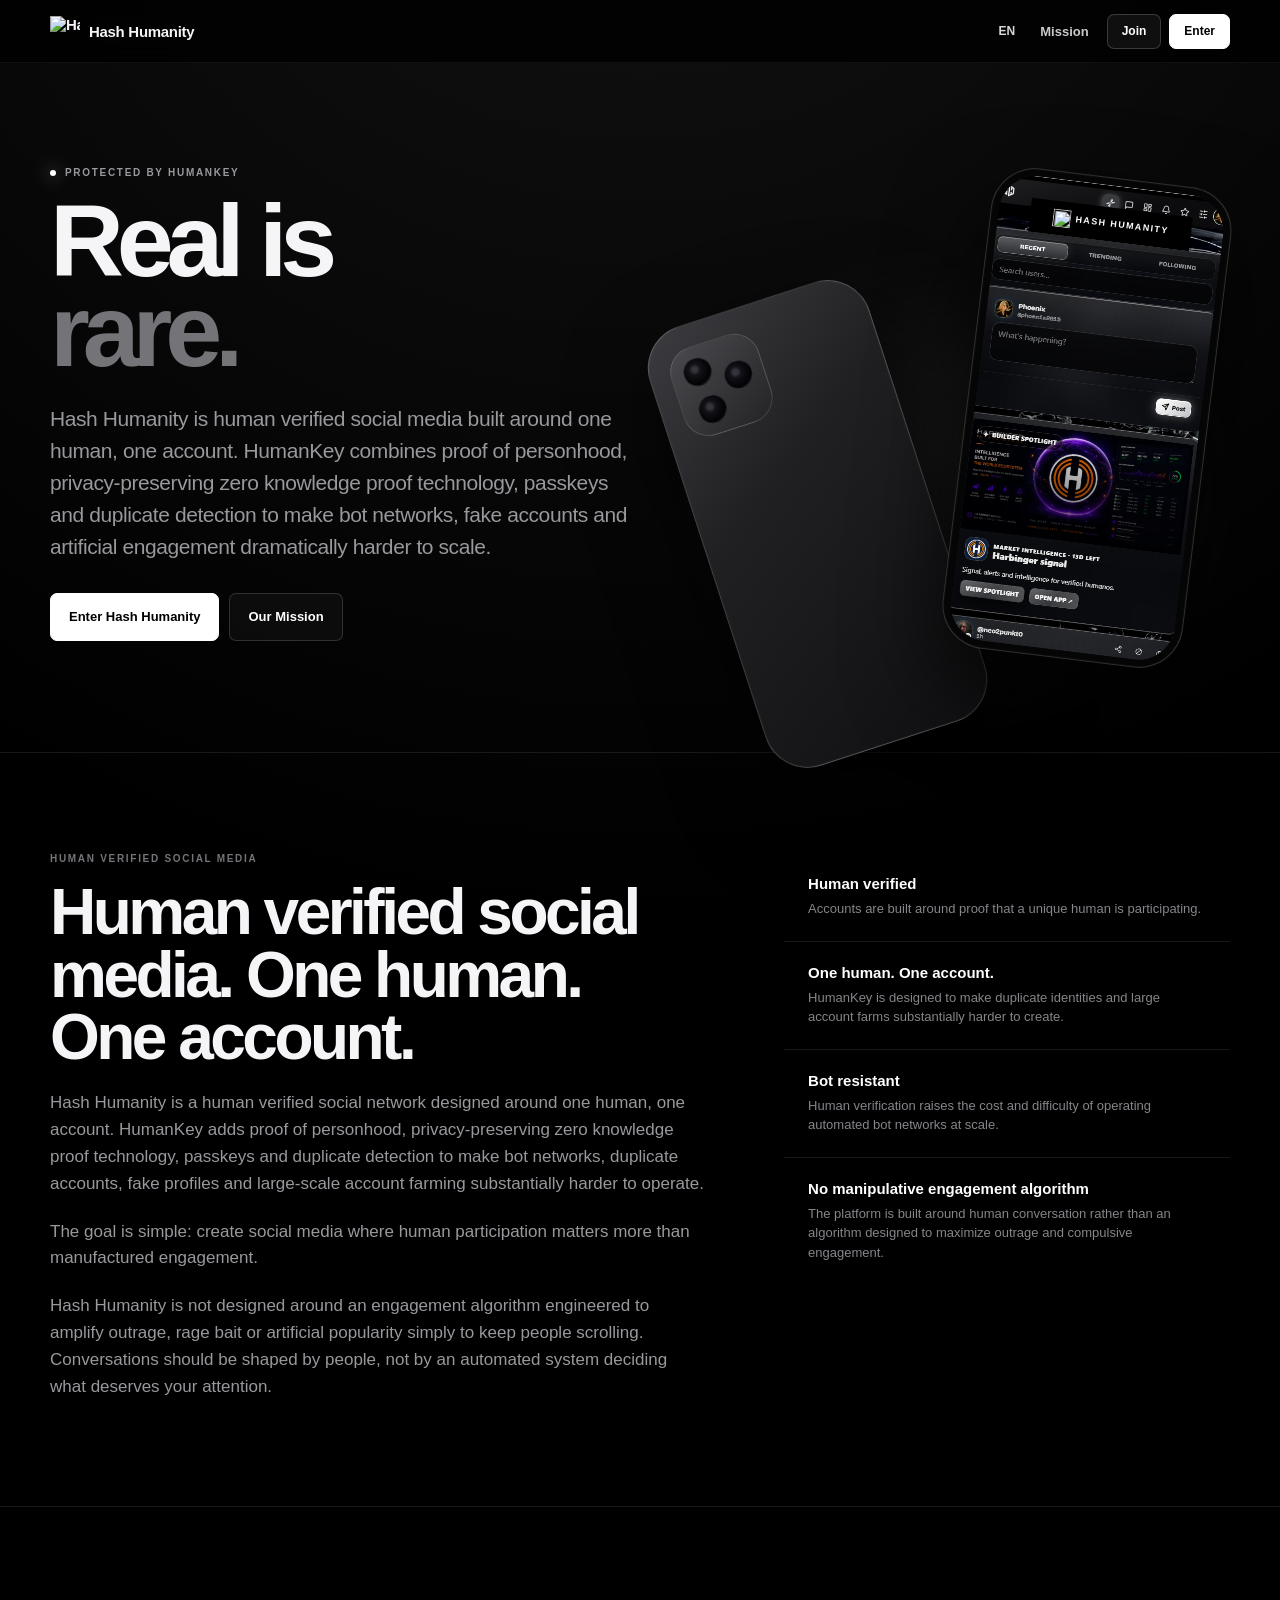
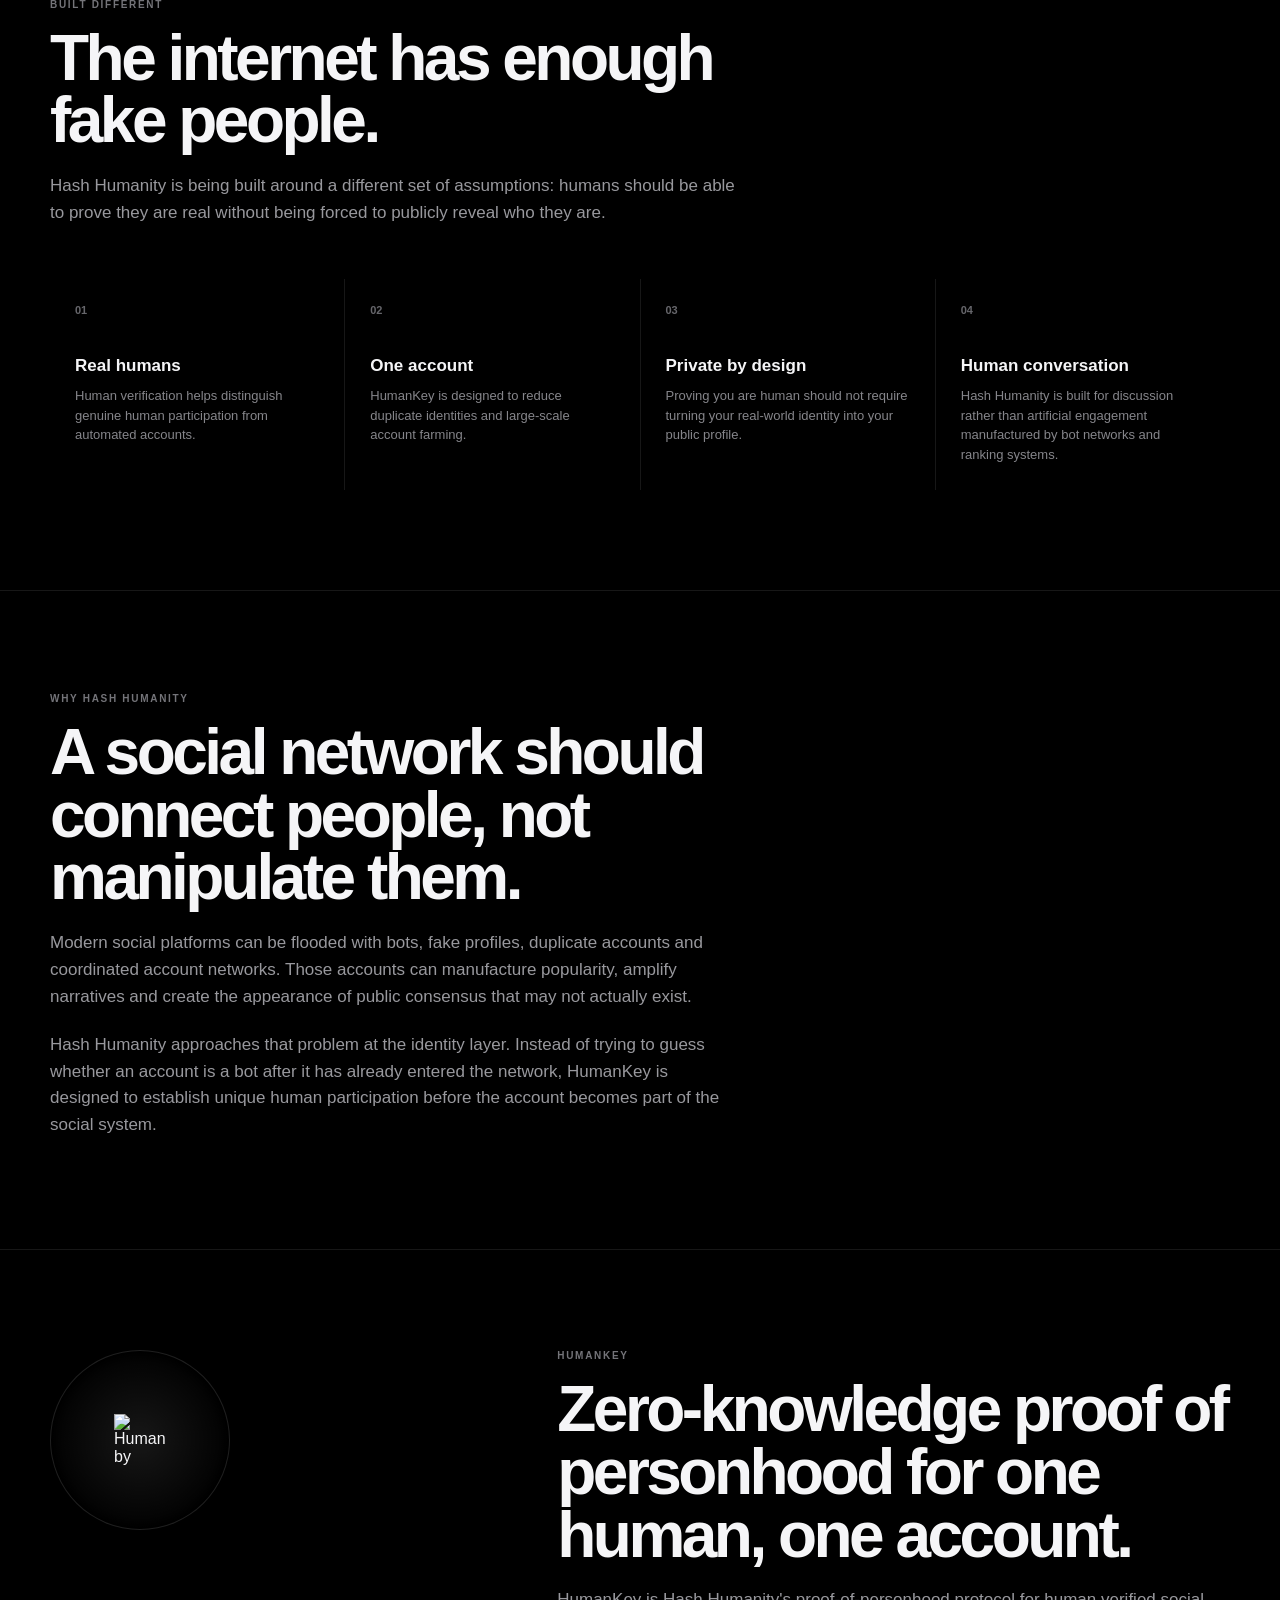
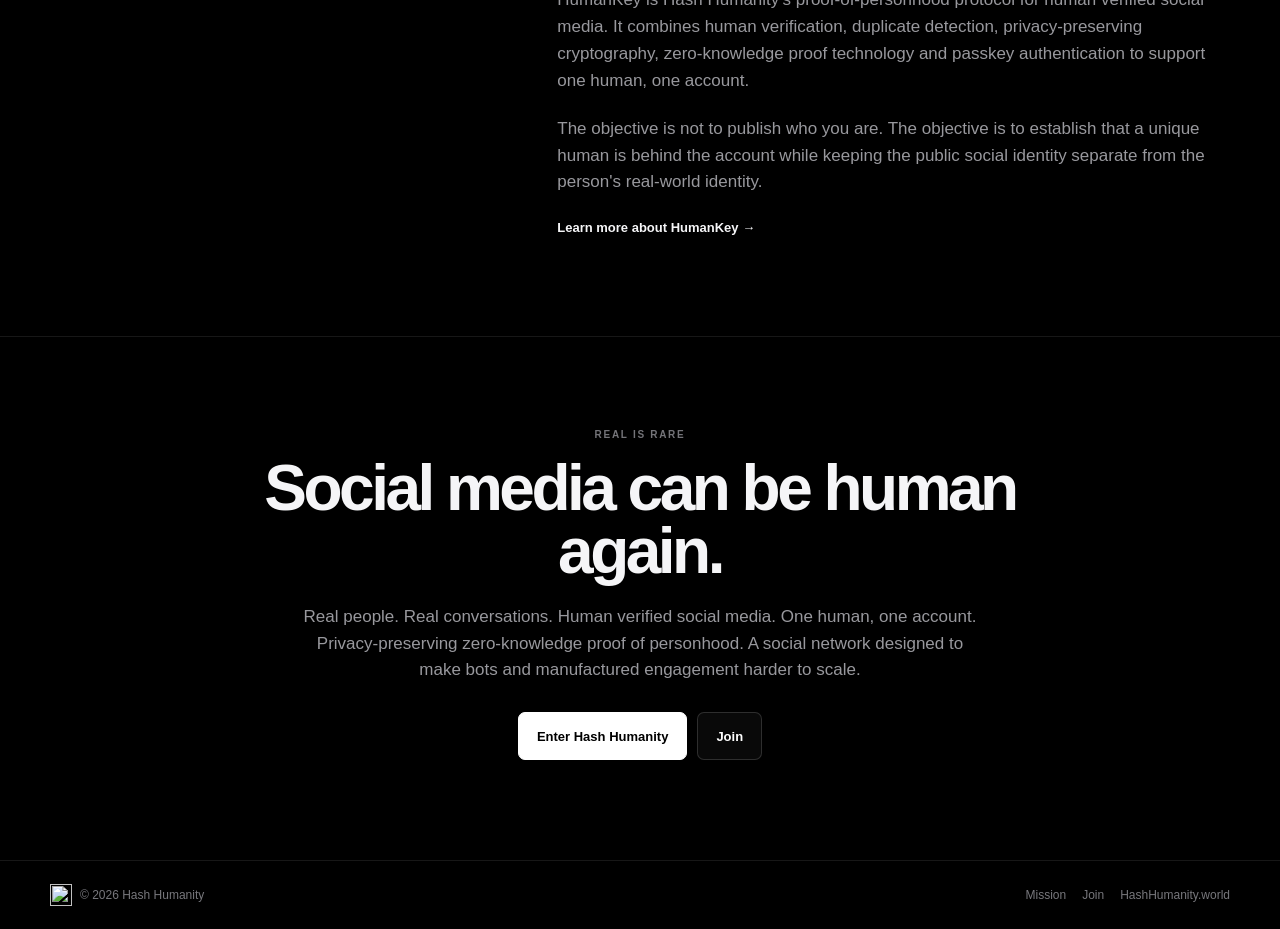
==== commit 3289aeca: "Revise SEO title and meta descriptions in index.html Updated SEO metadata and descriptions for bette" ====
--- a/index.html
+++ b/index.html
@@ -12,15 +12,33 @@
        PRIMARY SEO
   ========================================================== -->
 
-  <title>Human Verified Social Media Without Bots | Hash Humanity</title>
+  <title>Human Verified Social Media | One Human, One Account | Hash Humanity</title>
 
   <meta
     name="description"
-    content="Hash Humanity is human verified social media built for real people. One human, one account. HumanKey helps resist bots, fake accounts, duplicate identities and automated manipulation without engagement algorithms controlling what you see."
+    content="Hash Humanity is human verified social media built around one human, one account. HumanKey combines proof of personhood, privacy-preserving zero-knowledge proof technology, passkeys and duplicate detection to resist bots, fake accounts and automated manipulation."
   >
+
+  <meta
+    name="keywords"
+    content="human verified social media, human verified social network, zero knowledge proof social media, zero-knowledge proof, one human one account, one account one human, proof of personhood, proof of humanity, bot resistant social media, social media without bots, no algorithm social media, privacy preserving social media, HumanKey, Hash Humanity"
+  >
+
+  <meta name="application-name" content="Hash Humanity">
+  <meta name="author" content="Hash Humanity">
 
   <meta
     name="robots"
+    content="index, follow, max-image-preview:large, max-snippet:-1, max-video-preview:-1"
+  >
+
+  <meta
+    name="googlebot"
+    content="index, follow, max-image-preview:large, max-snippet:-1, max-video-preview:-1"
+  >
+
+  <meta
+    name="bingbot"
     content="index, follow, max-image-preview:large, max-snippet:-1, max-video-preview:-1"
   >
 
@@ -49,27 +67,21 @@
   >
 
   <!-- =========================================================
-       OPEN GRAPH
+       OPEN GRAPH / SOCIAL SHARING
   ========================================================== -->
 
-  <meta
-    property="og:type"
-    content="website"
-  >
-
-  <meta
-    property="og:site_name"
-    content="Hash Humanity"
-  >
+  <meta property="og:type" content="website">
+  <meta property="og:locale" content="en_US">
+  <meta property="og:site_name" content="Hash Humanity">
 
   <meta
     property="og:title"
-    content="Hash Humanity | Human Verified Social Media"
+    content="Human Verified Social Media | One Human, One Account | Hash Humanity"
   >
 
   <meta
     property="og:description"
-    content="Human verified social media built around real people. One human. One account. Designed to resist bots, fake accounts and algorithmic manipulation."
+    content="Human verified social media powered by HumanKey. One human, one account, proof of personhood, privacy-preserving zero-knowledge proofs and stronger resistance to bots, fake accounts and automated manipulation."
   >
 
   <meta
@@ -82,38 +94,29 @@
     content="https://hashhumanity.promo/og-card-globe-dark-1200x630.jpg.png"
   >
 
-  <meta
-    property="og:image:width"
-    content="1200"
-  >
-
-  <meta
-    property="og:image:height"
-    content="630"
-  >
+  <meta property="og:image:type" content="image/png">
+  <meta property="og:image:width" content="1200">
+  <meta property="og:image:height" content="630">
 
   <meta
     property="og:image:alt"
-    content="Hash Humanity human verified social media"
+    content="Hash Humanity human verified social media — one human, one account"
   >
 
   <!-- =========================================================
        TWITTER / X
   ========================================================== -->
 
-  <meta
-    name="twitter:card"
-    content="summary_large_image"
-  >
+  <meta name="twitter:card" content="summary_large_image">
 
   <meta
     name="twitter:title"
-    content="Hash Humanity | Human Verified Social Media"
+    content="Human Verified Social Media | One Human, One Account | Hash Humanity"
   >
 
   <meta
     name="twitter:description"
-    content="One human. One account. Human verified social media designed to resist bots, fake accounts and algorithmic manipulation."
+    content="Hash Humanity uses HumanKey proof of personhood and privacy-preserving zero-knowledge proofs to support one human, one account and resist bots, fake accounts and automated manipulation."
   >
 
   <meta
@@ -121,6 +124,11 @@
     content="https://hashhumanity.promo/og-card-globe-dark-1200x630.jpg.png"
   >
 
+  <meta
+    name="twitter:image:alt"
+    content="Hash Humanity human verified social media"
+  >
+
   <!-- =========================================================
        STRUCTURED DATA
   ========================================================== -->
@@ -128,55 +136,125 @@
   <script type="application/ld+json">
   {
     "@context": "https://schema.org",
-    "@type": "WebSite",
-    "name": "Hash Humanity",
-    "alternateName": [
-      "Hash Humanity Social Network",
-      "Human Verified Social Media"
-    ],
-    "url": "https://hashhumanity.promo/",
-    "description": "Hash Humanity is human verified social media built around one human, one account. HumanKey provides privacy-preserving human verification designed to make bots, duplicate accounts, fake profiles and automated manipulation substantially harder to scale.",
-    "publisher": {
-      "@type": "Organization",
-      "name": "Hash Humanity",
-      "url": "https://hashhumanity.world/",
-      "logo": {
-        "@type": "ImageObject",
-        "url": "https://hashhumanity.promo/logo.png"
-      }
-    },
-    "about": [
+    "@graph": [
       {
-        "@type": "Thing",
-        "name": "Human verified social media"
+        "@type": "Organization",
+        "@id": "https://hashhumanity.promo/#organization",
+        "name": "Hash Humanity",
+        "url": "https://hashhumanity.world/",
+        "logo": {
+          "@type": "ImageObject",
+          "url": "https://hashhumanity.promo/logo.png"
+        },
+        "description": "Hash Humanity is a human verified social media platform built around one human, one account and privacy-preserving proof of personhood."
       },
       {
-        "@type": "Thing",
-        "name": "Human verification"
+        "@type": "WebSite",
+        "@id": "https://hashhumanity.promo/#website",
+        "url": "https://hashhumanity.promo/",
+        "name": "Hash Humanity",
+        "alternateName": [
+          "Hash Humanity Social Network",
+          "Human Verified Social Media",
+          "One Human One Account Social Media"
+        ],
+        "publisher": {
+          "@id": "https://hashhumanity.promo/#organization"
+        },
+        "description": "Human verified social media for real people. One human, one account, proof of personhood, privacy-preserving zero-knowledge proofs and stronger resistance to bots and duplicate accounts."
       },
       {
-        "@type": "Thing",
-        "name": "Proof of personhood"
+        "@type": "WebPage",
+        "@id": "https://hashhumanity.promo/#webpage",
+        "url": "https://hashhumanity.promo/",
+        "name": "Human Verified Social Media | One Human, One Account | Hash Humanity",
+        "isPartOf": {
+          "@id": "https://hashhumanity.promo/#website"
+        },
+        "about": [
+          {
+            "@type": "Thing",
+            "name": "Human verified social media"
+          },
+          {
+            "@type": "Thing",
+            "name": "Human verified social network"
+          },
+          {
+            "@type": "Thing",
+            "name": "One human one account"
+          },
+          {
+            "@type": "Thing",
+            "name": "Zero knowledge proof"
+          },
+          {
+            "@type": "Thing",
+            "name": "Zero-knowledge proofs"
+          },
+          {
+            "@type": "Thing",
+            "name": "Proof of personhood"
+          },
+          {
+            "@type": "Thing",
+            "name": "Proof of humanity"
+          },
+          {
+            "@type": "Thing",
+            "name": "Bot resistant social media"
+          },
+          {
+            "@type": "Thing",
+            "name": "Social media without bots"
+          },
+          {
+            "@type": "Thing",
+            "name": "Privacy preserving verification"
+          },
+          {
+            "@type": "Thing",
+            "name": "Social media without manipulative algorithms"
+          }
+        ],
+        "keywords": [
+          "human verified social media",
+          "human verified social network",
+          "zero knowledge proof social media",
+          "one human one account",
+          "one account one human",
+          "proof of personhood",
+          "proof of humanity",
+          "bot resistant social media",
+          "social media without bots",
+          "no algorithm social media",
+          "privacy preserving social media",
+          "HumanKey",
+          "Hash Humanity"
+        ],
+        "description": "Hash Humanity is human verified social media built around one human, one account. HumanKey uses proof-of-personhood methods, privacy-preserving zero-knowledge proof technology, passkeys and duplicate detection to make bots, fake accounts and account farms harder to scale."
       },
       {
-        "@type": "Thing",
-        "name": "One human one account"
-      },
-      {
-        "@type": "Thing",
-        "name": "Zero-knowledge proofs"
-      },
-      {
-        "@type": "Thing",
-        "name": "Bot resistant social media"
-      },
-      {
-        "@type": "Thing",
-        "name": "Privacy preserving verification"
-      },
-      {
-        "@type": "Thing",
-        "name": "Social media without manipulative algorithms"
+        "@type": "SoftwareApplication",
+        "@id": "https://hashhumanity.promo/#app",
+        "name": "Hash Humanity",
+        "applicationCategory": "SocialNetworkingApplication",
+        "operatingSystem": "Web",
+        "url": "https://hashhumanity.world/",
+        "publisher": {
+          "@id": "https://hashhumanity.promo/#organization"
+        },
+        "description": "A human verified social media platform designed around one human, one account, HumanKey proof of personhood, privacy-preserving zero-knowledge proofs, passkey authentication and resistance to bots and duplicate accounts.",
+        "featureList": [
+          "Human verified social media",
+          "One human one account",
+          "Proof of personhood",
+          "Privacy-preserving zero-knowledge proofs",
+          "Passkey authentication",
+          "Duplicate account resistance",
+          "Bot resistant social networking",
+          "No manipulative engagement algorithm"
+        ]
       }
     ]
   }
@@ -1504,8 +1582,10 @@
 
         <p class="lead">
           Hash Humanity is human verified social media built around
-          real people. HumanKey helps make bot networks, duplicate
-          identities, fake accounts and artificial engagement
+          one human, one account. HumanKey combines proof of
+          personhood, privacy-preserving zero knowledge proof
+          technology, passkeys and duplicate detection to make bot
+          networks, fake accounts and artificial engagement
           dramatically harder to scale.
         </p>
 
@@ -1596,14 +1676,15 @@
           </div>
 
           <h2 class="section-title">
-            Social media built for humans, not bots.
+            Human verified social media. One human. One account.
           </h2>
 
           <p class="section-text">
             Hash Humanity is a human verified social network
-            designed around one human, one account. HumanKey
-            provides privacy-preserving human verification that
-            makes bot networks, duplicate accounts, fake profiles
+            designed around one human, one account. HumanKey adds
+            proof of personhood, privacy-preserving zero knowledge
+            proof technology, passkeys and duplicate detection to
+            make bot networks, duplicate accounts, fake profiles
             and large-scale account farming substantially harder
             to operate.
           </p>
@@ -1829,16 +1910,17 @@
           </div>
 
           <h2 class="section-title">
-            Prove you are human without making your identity the
-            product.
+            Zero-knowledge proof of personhood for one human,
+            one account.
           </h2>
 
           <p class="section-text">
             HumanKey is Hash Humanity's proof-of-personhood
-            protocol. It combines human verification, duplicate
-            detection, privacy-preserving cryptography,
-            zero-knowledge proof concepts and passkey
-            authentication to support one human, one account.
+            protocol for human verified social media. It combines
+            human verification, duplicate detection,
+            privacy-preserving cryptography, zero-knowledge proof
+            technology and passkey authentication to support one
+            human, one account.
           </p>
 
           <p class="section-text">
@@ -1878,9 +1960,11 @@
         </h2>
 
         <p class="section-text">
-          Real people. Real conversations. Human verification.
-          One human, one account. A social network designed to make
-          bots and manufactured engagement harder to scale.
+          Real people. Real conversations. Human verified social
+          media. One human, one account. Privacy-preserving
+          zero-knowledge proof of personhood. A social network
+          designed to make bots and manufactured engagement harder
+          to scale.
         </p>
 
         <div class="final-actions">
@@ -2053,4 +2137,4 @@
   </script>
 
 </body>
-</html>+</html>
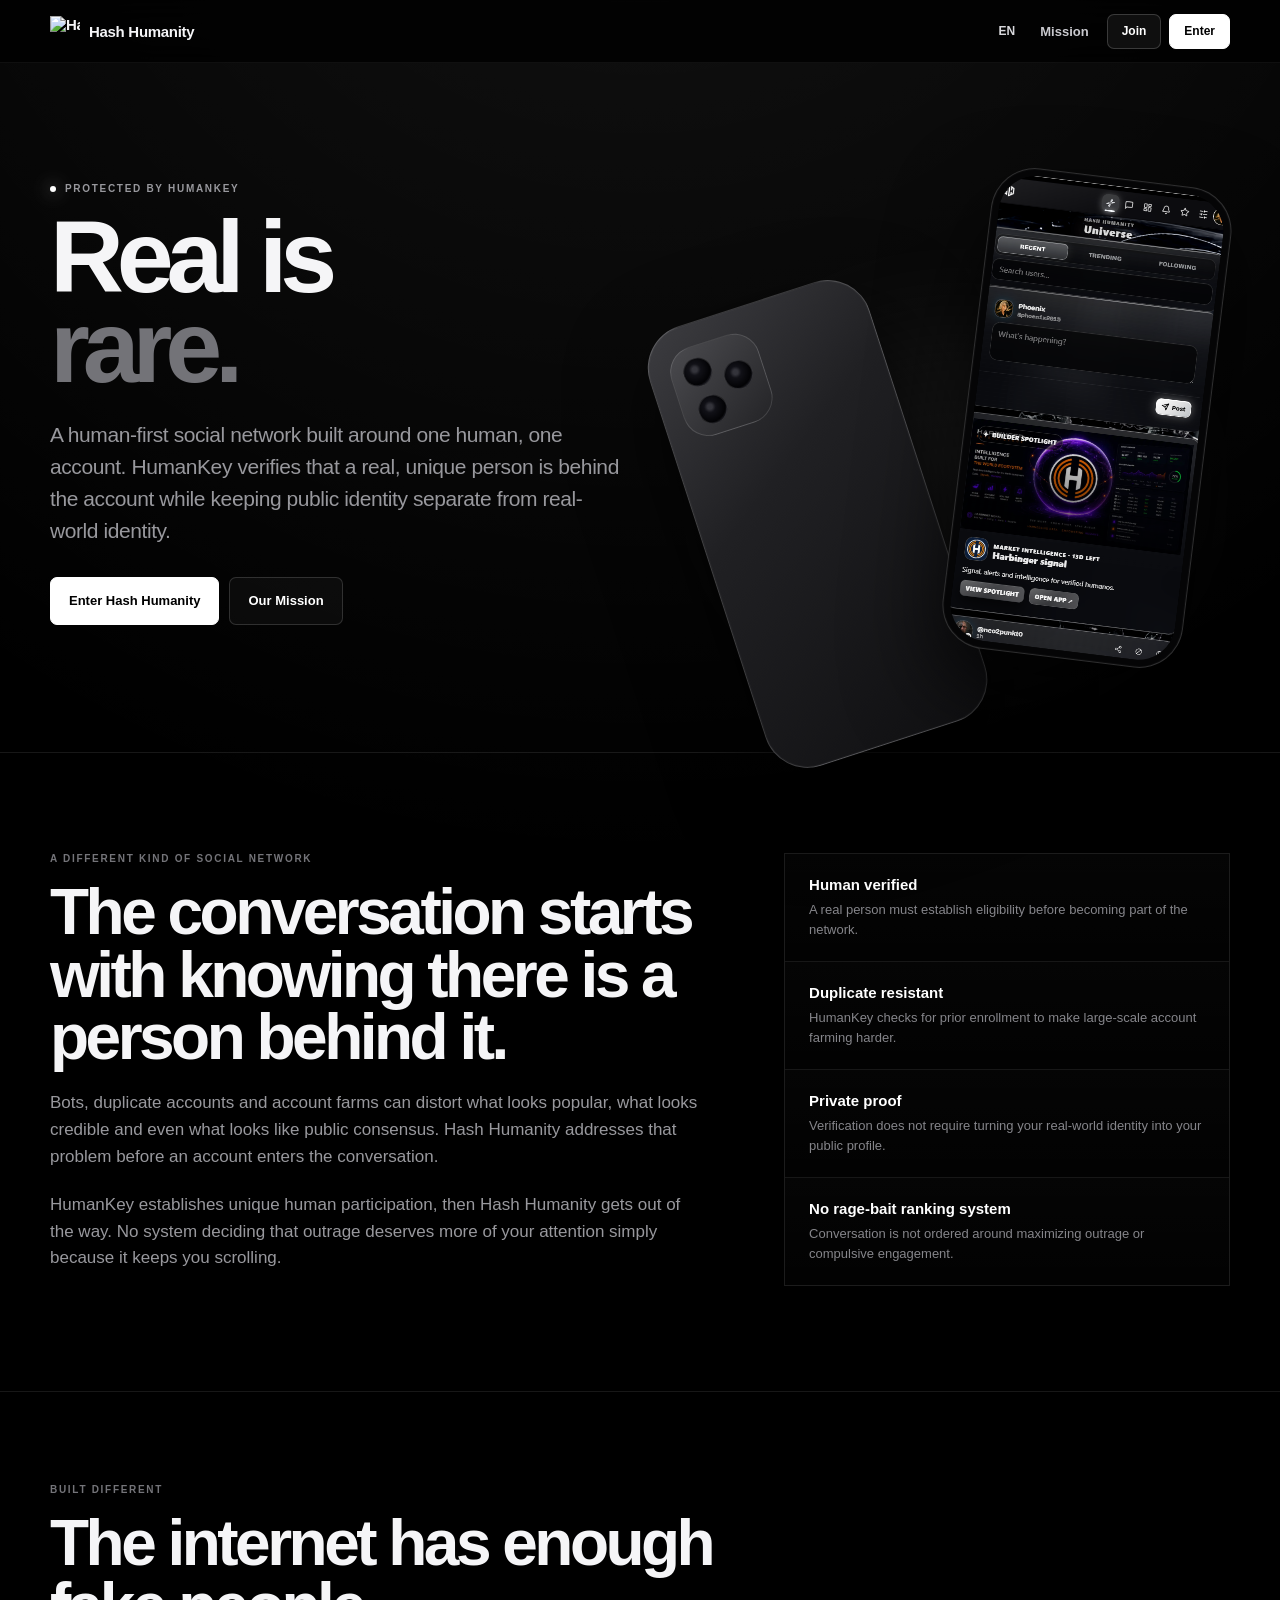
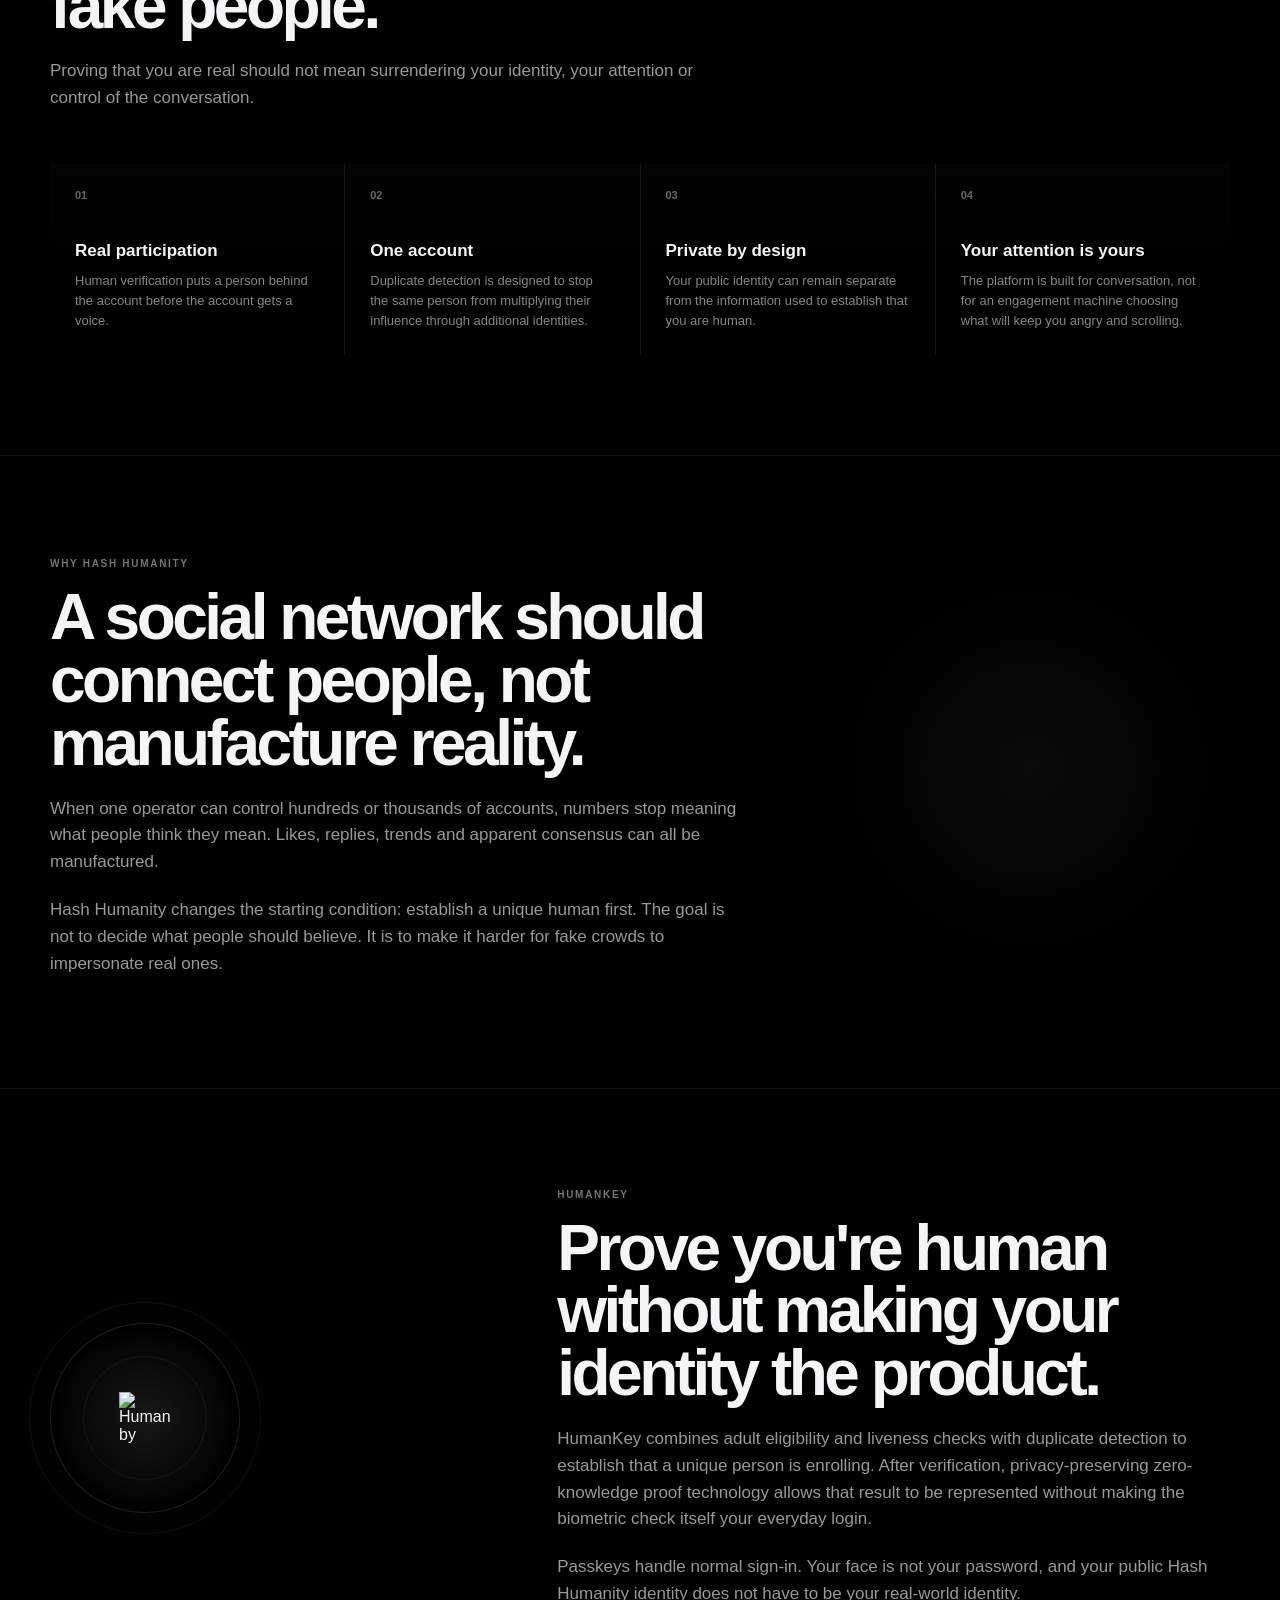
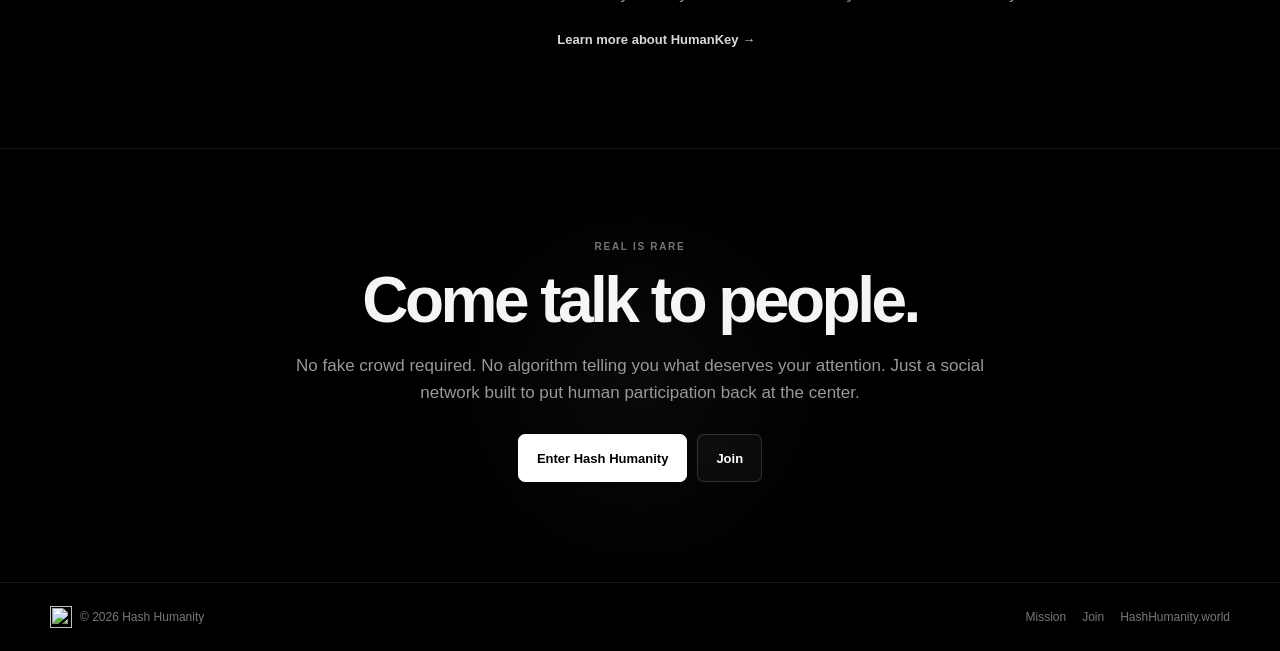
==== commit d9dd1fbd: "Update index.html" ====
--- a/index.html
+++ b/index.html
@@ -2,21 +2,13 @@
 <html lang="en">
 <head>
   <meta charset="UTF-8">
-
-  <meta
-    name="viewport"
-    content="width=device-width, initial-scale=1, viewport-fit=cover"
-  >
-
-  <!-- =========================================================
-       PRIMARY SEO
-  ========================================================== -->
+  <meta name="viewport" content="width=device-width, initial-scale=1, viewport-fit=cover">
 
   <title>Human Verified Social Media | One Human, One Account | Hash Humanity</title>
 
   <meta
     name="description"
-    content="Hash Humanity is human verified social media built around one human, one account. HumanKey combines proof of personhood, privacy-preserving zero-knowledge proof technology, passkeys and duplicate detection to resist bots, fake accounts and automated manipulation."
+    content="Hash Humanity is human verified social media built around one human, one account. HumanKey combines human verification, duplicate detection, privacy-preserving zero-knowledge proofs and passkeys to resist bots, fake accounts and automated manipulation."
   >
 
   <meta
@@ -44,10 +36,7 @@
 
   <meta name="theme-color" content="#000000">
 
-  <link
-    rel="canonical"
-    href="https://hashhumanity.promo/"
-  >
+  <link rel="canonical" href="https://hashhumanity.promo/">
 
   <link
     rel="sitemap"
@@ -55,20 +44,10 @@
     href="https://hashhumanity.promo/sitemap.xml"
   >
 
-  <!-- =========================================================
-       ICONS
-  ========================================================== -->
-
   <link rel="icon" href="./logo.png">
-
-  <link
-    rel="apple-touch-icon"
-    href="./logo.png"
-  >
-
-  <!-- =========================================================
-       OPEN GRAPH / SOCIAL SHARING
-  ========================================================== -->
+  <link rel="apple-touch-icon" href="./logo.png">
+
+  <!-- OPEN GRAPH -->
 
   <meta property="og:type" content="website">
   <meta property="og:locale" content="en_US">
@@ -81,7 +60,7 @@
 
   <meta
     property="og:description"
-    content="Human verified social media powered by HumanKey. One human, one account, proof of personhood, privacy-preserving zero-knowledge proofs and stronger resistance to bots, fake accounts and automated manipulation."
+    content="A human-first social network protected by HumanKey. One human, one account, private proof and stronger resistance to bots, fake accounts and automated manipulation."
   >
 
   <meta
@@ -103,9 +82,7 @@
     content="Hash Humanity human verified social media — one human, one account"
   >
 
-  <!-- =========================================================
-       TWITTER / X
-  ========================================================== -->
+  <!-- TWITTER / X -->
 
   <meta name="twitter:card" content="summary_large_image">
 
@@ -116,7 +93,7 @@
 
   <meta
     name="twitter:description"
-    content="Hash Humanity uses HumanKey proof of personhood and privacy-preserving zero-knowledge proofs to support one human, one account and resist bots, fake accounts and automated manipulation."
+    content="A human-first social network protected by HumanKey. Real people, private proof and stronger resistance to bots and duplicate accounts."
   >
 
   <meta
@@ -129,9 +106,7 @@
     content="Hash Humanity human verified social media"
   >
 
-  <!-- =========================================================
-       STRUCTURED DATA
-  ========================================================== -->
+  <!-- STRUCTURED DATA -->
 
   <script type="application/ld+json">
   {
@@ -161,7 +136,7 @@
         "publisher": {
           "@id": "https://hashhumanity.promo/#organization"
         },
-        "description": "Human verified social media for real people. One human, one account, proof of personhood, privacy-preserving zero-knowledge proofs and stronger resistance to bots and duplicate accounts."
+        "description": "Human verified social media for real people, built around unique human participation and privacy-preserving verification."
       },
       {
         "@type": "WebPage",
@@ -178,15 +153,7 @@
           },
           {
             "@type": "Thing",
-            "name": "Human verified social network"
-          },
-          {
-            "@type": "Thing",
             "name": "One human one account"
-          },
-          {
-            "@type": "Thing",
-            "name": "Zero knowledge proof"
           },
           {
             "@type": "Thing",
@@ -198,23 +165,11 @@
           },
           {
             "@type": "Thing",
-            "name": "Proof of humanity"
-          },
-          {
-            "@type": "Thing",
             "name": "Bot resistant social media"
           },
           {
             "@type": "Thing",
-            "name": "Social media without bots"
-          },
-          {
-            "@type": "Thing",
             "name": "Privacy preserving verification"
-          },
-          {
-            "@type": "Thing",
-            "name": "Social media without manipulative algorithms"
           }
         ],
         "keywords": [
@@ -222,7 +177,6 @@
           "human verified social network",
           "zero knowledge proof social media",
           "one human one account",
-          "one account one human",
           "proof of personhood",
           "proof of humanity",
           "bot resistant social media",
@@ -232,7 +186,7 @@
           "HumanKey",
           "Hash Humanity"
         ],
-        "description": "Hash Humanity is human verified social media built around one human, one account. HumanKey uses proof-of-personhood methods, privacy-preserving zero-knowledge proof technology, passkeys and duplicate detection to make bots, fake accounts and account farms harder to scale."
+        "description": "Hash Humanity is human verified social media built around one human, one account. HumanKey combines human verification, duplicate detection, privacy-preserving zero-knowledge proofs and passkeys."
       },
       {
         "@type": "SoftwareApplication",
@@ -244,11 +198,11 @@
         "publisher": {
           "@id": "https://hashhumanity.promo/#organization"
         },
-        "description": "A human verified social media platform designed around one human, one account, HumanKey proof of personhood, privacy-preserving zero-knowledge proofs, passkey authentication and resistance to bots and duplicate accounts.",
+        "description": "A human verified social media platform designed around unique human participation, private proof, passkey authentication and resistance to bots and duplicate accounts.",
         "featureList": [
           "Human verified social media",
           "One human one account",
-          "Proof of personhood",
+          "HumanKey proof of personhood",
           "Privacy-preserving zero-knowledge proofs",
           "Passkey authentication",
           "Duplicate account resistance",
@@ -263,9 +217,12 @@
   <style>
     :root {
       --bg: #000;
+      --panel: #070708;
       --text: #f5f5f7;
       --muted: #98989d;
+      --soft: #747479;
       --line: rgba(255,255,255,.09);
+      --line-strong: rgba(255,255,255,.16);
       --max: 1180px;
     }
 
@@ -320,6 +277,12 @@
       max-width: 100%;
     }
 
+    a:focus-visible,
+    button:focus-visible {
+      outline: 2px solid #fff;
+      outline-offset: 3px;
+    }
+
     .wrap {
       width: min(calc(100% - 40px), var(--max));
       margin: 0 auto;
@@ -374,14 +337,6 @@
       height: 30px;
 
       object-fit: contain;
-
-      background: transparent;
-
-      border: 0;
-      border-radius: 0;
-
-      filter: none;
-      box-shadow: none;
     }
 
     .header-actions {
@@ -400,6 +355,16 @@
       font-weight: 550;
     }
 
+    .header-link:hover,
+    .footer-links a:hover,
+    .text-link:hover {
+      color: #fff;
+    }
+
+    .lang-switch {
+      position: relative;
+    }
+
     .lang-btn {
       border: 0;
 
@@ -415,10 +380,6 @@
       cursor: pointer;
     }
 
-    .lang-switch {
-      position: relative;
-    }
-
     .lang-menu {
       position: absolute;
 
@@ -439,6 +400,9 @@
       border: 1px solid var(--line);
       border-radius: 9px;
 
+      box-shadow:
+        0 20px 50px rgba(0,0,0,.5);
+
       z-index: 1200;
     }
 
@@ -468,23 +432,36 @@
     }
 
     .lang-menu button:hover {
-      background: rgba(255,255,255,.07);
+      background:
+        rgba(255,255,255,.07);
+    }
+
+    .join-btn,
+    .enter-btn,
+    .primary-btn,
+    .secondary-btn {
+      display: inline-flex;
+      align-items: center;
+      justify-content: center;
+
+      border-radius: 7px;
+
+      font-weight: 650;
+
+      transition:
+        background .18s ease,
+        border-color .18s ease,
+        opacity .18s ease,
+        transform .18s ease;
     }
 
     .join-btn,
     .enter-btn {
       min-height: 35px;
 
-      display: inline-flex;
-      align-items: center;
-      justify-content: center;
-
       padding: 0 14px;
 
-      border-radius: 7px;
-
       font-size: 12px;
-      font-weight: 650;
     }
 
     .join-btn {
@@ -510,7 +487,8 @@
       color: #000;
     }
 
-    .enter-btn:hover {
+    .enter-btn:hover,
+    .primary-btn:hover {
       opacity: .9;
     }
 
@@ -600,7 +578,7 @@
     }
 
     .lead {
-      max-width: 620px;
+      max-width: 600px;
 
       margin: 27px 0 0;
 
@@ -627,16 +605,9 @@
     .secondary-btn {
       min-height: 48px;
 
-      display: inline-flex;
-      align-items: center;
-      justify-content: center;
-
       padding: 0 18px;
 
-      border-radius: 7px;
-
       font-size: 13px;
-      font-weight: 650;
     }
 
     .primary-btn {
@@ -654,6 +625,14 @@
 
       border:
         1px solid rgba(255,255,255,.15);
+    }
+
+    .secondary-btn:hover {
+      background:
+        rgba(255,255,255,.075);
+
+      border-color:
+        rgba(255,255,255,.24);
     }
 
     /* =========================================================
@@ -830,62 +809,6 @@
       object-position: top center;
     }
 
-    .phone-brand-fix {
-      position: absolute;
-
-      top: 4.7%;
-      left: 50%;
-
-      width: 72%;
-      height: 7.2%;
-
-      transform: translateX(-50%);
-
-      display: flex;
-      align-items: center;
-      justify-content: center;
-
-      gap: 5px;
-
-      padding: 2px 7px;
-
-      background: #000;
-
-      z-index: 6;
-
-      white-space: nowrap;
-      pointer-events: none;
-    }
-
-    .phone-screen .phone-brand-fix-logo {
-      width: 18px;
-      height: 18px;
-
-      flex: 0 0 18px;
-
-      object-fit: contain;
-      object-position: center;
-
-      background: transparent;
-
-      filter: none;
-    }
-
-    .phone-brand-fix-name {
-      color: #fff;
-
-      font-size:
-        clamp(7px, .7vw, 10px);
-
-      font-weight: 650;
-
-      line-height: 1;
-
-      letter-spacing: .16em;
-
-      text-transform: uppercase;
-    }
-
     /* =========================================================
        GENERAL SECTIONS
     ========================================================== */
@@ -893,7 +816,7 @@
     .section-label {
       margin-bottom: 17px;
 
-      color: #747479;
+      color: var(--soft);
 
       font-size: 10px;
       font-weight: 700;
@@ -930,16 +853,22 @@
       line-height: 1.58;
     }
 
+    .human-social,
+    .principles,
+    .statement,
+    .humankey-section,
+    .final-section {
+      border-top:
+        1px solid var(--line);
+    }
+
     /* =========================================================
-       SEO / HUMAN VERIFIED SECTION
+       HUMAN SOCIAL
     ========================================================== */
 
     .human-social {
       padding:
         100px 0 105px;
-
-      border-top:
-        1px solid var(--line);
     }
 
     .human-social-grid {
@@ -961,12 +890,21 @@
 
       background:
         var(--line);
+
+      border:
+        1px solid rgba(255,255,255,.025);
     }
 
     .seo-point {
       padding: 22px 24px;
 
-      background: #000;
+      background:
+        linear-gradient(
+          180deg,
+          rgba(255,255,255,.018),
+          rgba(255,255,255,.006)
+        ),
+        #000;
     }
 
     .seo-point strong {
@@ -997,9 +935,6 @@
     .principles {
       padding:
         92px 0 100px;
-
-      border-top:
-        1px solid var(--line);
     }
 
     .principle-grid {
@@ -1021,7 +956,13 @@
 
       padding: 25px;
 
-      background: #000;
+      background:
+        linear-gradient(
+          180deg,
+          rgba(255,255,255,.015),
+          transparent 55%
+        ),
+        #000;
     }
 
     .principle-number {
@@ -1059,9 +1000,31 @@
     .statement {
       padding:
         102px 0 110px;
-
-      border-top:
-        1px solid var(--line);
+    }
+
+    .statement .wrap {
+      position: relative;
+    }
+
+    .statement .wrap::after {
+      content: "";
+
+      position: absolute;
+
+      top: 0;
+      right: 0;
+
+      width: 34%;
+      height: 100%;
+
+      background:
+        radial-gradient(
+          circle at center,
+          rgba(255,255,255,.045),
+          transparent 65%
+        );
+
+      pointer-events: none;
     }
 
     /* =========================================================
@@ -1071,9 +1034,6 @@
     .humankey-section {
       padding:
         100px 0;
-
-      border-top:
-        1px solid var(--line);
     }
 
     .humankey-grid {
@@ -1084,12 +1044,14 @@
 
       gap: 70px;
 
-      align-items: start;
+      align-items: center;
     }
 
     .hk-mark {
-      width: 180px;
-      height: 180px;
+      position: relative;
+
+      width: 190px;
+      height: 190px;
 
       display: grid;
       place-items: center;
@@ -1106,6 +1068,29 @@
           rgba(255,255,255,.015) 62%,
           transparent 70%
         );
+
+      box-shadow:
+        0 0 70px rgba(255,255,255,.025);
+    }
+
+    .hk-mark::before,
+    .hk-mark::after {
+      content: "";
+
+      position: absolute;
+
+      border-radius: 50%;
+
+      border:
+        1px solid rgba(255,255,255,.055);
+    }
+
+    .hk-mark::before {
+      inset: -22px;
+    }
+
+    .hk-mark::after {
+      inset: 32px;
     }
 
     .hk-mark img {
@@ -1114,7 +1099,7 @@
 
       object-fit: contain;
 
-      filter: none;
+      z-index: 2;
     }
 
     .text-link {
@@ -1124,6 +1109,8 @@
 
       font-size: 13px;
       font-weight: 620;
+
+      color: #d8d8dc;
     }
 
     /* =========================================================
@@ -1134,10 +1121,14 @@
       padding:
         92px 0 100px;
 
-      border-top:
-        1px solid var(--line);
-
       text-align: center;
+
+      background:
+        radial-gradient(
+          circle at 50% 55%,
+          rgba(255,255,255,.035),
+          transparent 30%
+        );
     }
 
     .final-section .section-title {
@@ -1199,8 +1190,6 @@
       height: 22px;
 
       object-fit: contain;
-
-      filter: none;
     }
 
     .footer-links {
@@ -1209,6 +1198,34 @@
       gap: 16px;
 
       flex-wrap: wrap;
+    }
+
+    /* =========================================================
+       TABLET
+    ========================================================== */
+
+    @media (max-width: 980px) and (min-width: 821px) {
+
+      .hero {
+        grid-template-columns:
+          minmax(0, 1fr)
+          minmax(360px, .82fr);
+
+        gap: 30px;
+      }
+
+      .hero h1 {
+        font-size:
+          clamp(68px, 8vw, 88px);
+      }
+
+      .human-social-grid {
+        gap: 50px;
+      }
+
+      .principle {
+        padding: 22px;
+      }
     }
 
     /* =========================================================
@@ -1339,6 +1356,10 @@
         margin-right: auto;
       }
 
+      .statement .wrap::after {
+        display: none;
+      }
+
       .footer-inner {
         justify-content: center;
 
@@ -1376,6 +1397,17 @@
       .primary-btn,
       .secondary-btn {
         width: 100%;
+      }
+
+      .section-title {
+        font-size:
+          clamp(38px, 11vw, 52px);
+
+        line-height: 1;
+      }
+
+      .section-text {
+        font-size: 16px;
       }
     }
 
@@ -1465,6 +1497,7 @@
             type="button"
             aria-expanded="false"
             aria-controls="langMenu"
+            aria-label="Select language"
           >
             <span id="langBtnLabel">
               EN
@@ -1475,6 +1508,7 @@
             class="lang-menu"
             id="langMenu"
           >
+
             <li>
               <button type="button" data-lang="en">
                 English
@@ -1522,6 +1556,7 @@
                 한국어
               </button>
             </li>
+
           </ul>
 
         </div>
@@ -1559,7 +1594,9 @@
 
   <main>
 
-    <!-- HERO -->
+    <!-- =======================================================
+         HERO
+    ======================================================== -->
 
     <section class="hero wrap">
 
@@ -1581,12 +1618,10 @@
         </h1>
 
         <p class="lead">
-          Hash Humanity is human verified social media built around
-          one human, one account. HumanKey combines proof of
-          personhood, privacy-preserving zero knowledge proof
-          technology, passkeys and duplicate detection to make bot
-          networks, fake accounts and artificial engagement
-          dramatically harder to scale.
+          A human-first social network built around one human,
+          one account. HumanKey verifies that a real, unique person
+          is behind the account while keeping public identity
+          separate from real-world identity.
         </p>
 
         <div class="hero-actions">
@@ -1637,20 +1672,6 @@
                 alt=""
               >
 
-              <div class="phone-brand-fix">
-
-                <img
-                  class="phone-brand-fix-logo"
-                  src="./logo.png"
-                  alt=""
-                >
-
-                <span class="phone-brand-fix-name">
-                  Hash Humanity
-                </span>
-
-              </div>
-
             </div>
 
           </div>
@@ -1662,7 +1683,7 @@
     </section>
 
     <!-- =======================================================
-         HUMAN VERIFIED SOCIAL MEDIA SEO SECTION
+         THE PROBLEM
     ======================================================== -->
 
     <section class="human-social">
@@ -1672,72 +1693,82 @@
         <div>
 
           <div class="section-label">
-            HUMAN VERIFIED SOCIAL MEDIA
+            A DIFFERENT KIND OF SOCIAL NETWORK
           </div>
 
           <h2 class="section-title">
-            Human verified social media. One human. One account.
+            The conversation starts with knowing there is a person
+            behind it.
           </h2>
 
           <p class="section-text">
-            Hash Humanity is a human verified social network
-            designed around one human, one account. HumanKey adds
-            proof of personhood, privacy-preserving zero knowledge
-            proof technology, passkeys and duplicate detection to
-            make bot networks, duplicate accounts, fake profiles
-            and large-scale account farming substantially harder
-            to operate.
+            Bots, duplicate accounts and account farms can distort
+            what looks popular, what looks credible and even what
+            looks like public consensus. Hash Humanity addresses
+            that problem before an account enters the conversation.
           </p>
 
           <p class="section-text">
-            The goal is simple: create social media where human
-            participation matters more than manufactured
-            engagement.
+            HumanKey establishes unique human participation, then
+            Hash Humanity gets out of the way. No system deciding
+            that outrage deserves more of your attention simply
+            because it keeps you scrolling.
           </p>
 
-          <p class="section-text">
-            Hash Humanity is not designed around an engagement
-            algorithm engineered to amplify outrage, rage bait or
-            artificial popularity simply to keep people scrolling.
-            Conversations should be shaped by people, not by an
-            automated system deciding what deserves your attention.
-          </p>
-
         </div>
 
         <div class="seo-points">
 
           <div class="seo-point">
-            <strong>Human verified</strong>
+
+            <strong>
+              Human verified
+            </strong>
+
             <span>
-              Accounts are built around proof that a unique human
-              is participating.
+              A real person must establish eligibility before
+              becoming part of the network.
             </span>
+
           </div>
 
           <div class="seo-point">
-            <strong>One human. One account.</strong>
+
+            <strong>
+              Duplicate resistant
+            </strong>
+
             <span>
-              HumanKey is designed to make duplicate identities and
-              large account farms substantially harder to create.
+              HumanKey checks for prior enrollment to make
+              large-scale account farming harder.
             </span>
+
           </div>
 
           <div class="seo-point">
-            <strong>Bot resistant</strong>
+
+            <strong>
+              Private proof
+            </strong>
+
             <span>
-              Human verification raises the cost and difficulty of
-              operating automated bot networks at scale.
+              Verification does not require turning your real-world
+              identity into your public profile.
             </span>
+
           </div>
 
           <div class="seo-point">
-            <strong>No manipulative engagement algorithm</strong>
+
+            <strong>
+              No rage-bait ranking system
+            </strong>
+
             <span>
-              The platform is built around human conversation
-              rather than an algorithm designed to maximize
-              outrage and compulsive engagement.
+              Conversation is not ordered around maximizing outrage
+              or compulsive engagement.
             </span>
+
           </div>
 
         </div>
@@ -1763,9 +1794,9 @@
         </h2>
 
         <p class="section-text">
-          Hash Humanity is being built around a different set of
-          assumptions: humans should be able to prove they are real
-          without being forced to publicly reveal who they are.
+          Proving that you are real should not mean surrendering
+          your identity, your attention or control of the
+          conversation.
         </p>
 
         <div class="principle-grid">
@@ -1777,12 +1808,12 @@
             </span>
 
             <h3>
-              Real humans
+              Real participation
             </h3>
 
             <p>
-              Human verification helps distinguish genuine human
-              participation from automated accounts.
+              Human verification puts a person behind the account
+              before the account gets a voice.
             </p>
 
           </article>
@@ -1798,8 +1829,9 @@
             </h3>
 
             <p>
-              HumanKey is designed to reduce duplicate identities
-              and large-scale account farming.
+              Duplicate detection is designed to stop the same
+              person from multiplying their influence through
+              additional identities.
             </p>
 
           </article>
@@ -1815,8 +1847,8 @@
             </h3>
 
             <p>
-              Proving you are human should not require turning your
-              real-world identity into your public profile.
+              Your public identity can remain separate from the
+              information used to establish that you are human.
             </p>
 
           </article>
@@ -1828,13 +1860,13 @@
             </span>
 
             <h3>
-              Human conversation
+              Your attention is yours
             </h3>
 
             <p>
-              Hash Humanity is built for discussion rather than
-              artificial engagement manufactured by bot networks
-              and ranking systems.
+              The platform is built for conversation, not for an
+              engagement machine choosing what will keep you angry
+              and scrolling.
             </p>
 
           </article>
@@ -1846,7 +1878,7 @@
     </section>
 
     <!-- =======================================================
-         STATEMENT
+         WHY HASH HUMANITY
     ======================================================== -->
 
     <section class="statement">
@@ -1858,24 +1890,22 @@
         </div>
 
         <h2 class="section-title">
-          A social network should connect people, not manipulate
-          them.
+          A social network should connect people, not manufacture
+          reality.
         </h2>
 
         <p class="section-text">
-          Modern social platforms can be flooded with bots, fake
-          profiles, duplicate accounts and coordinated account
-          networks. Those accounts can manufacture popularity,
-          amplify narratives and create the appearance of public
-          consensus that may not actually exist.
+          When one operator can control hundreds or thousands of
+          accounts, numbers stop meaning what people think they
+          mean. Likes, replies, trends and apparent consensus can
+          all be manufactured.
         </p>
 
         <p class="section-text">
-          Hash Humanity approaches that problem at the identity
-          layer. Instead of trying to guess whether an account is a
-          bot after it has already entered the network, HumanKey is
-          designed to establish unique human participation before
-          the account becomes part of the social system.
+          Hash Humanity changes the starting condition: establish a
+          unique human first. The goal is not to decide what people
+          should believe. It is to make it harder for fake crowds
+          to impersonate real ones.
         </p>
 
       </div>
@@ -1910,24 +1940,23 @@
           </div>
 
           <h2 class="section-title">
-            Zero-knowledge proof of personhood for one human,
-            one account.
+            Prove you're human without making your identity the
+            product.
           </h2>
 
           <p class="section-text">
-            HumanKey is Hash Humanity's proof-of-personhood
-            protocol for human verified social media. It combines
-            human verification, duplicate detection,
-            privacy-preserving cryptography, zero-knowledge proof
-            technology and passkey authentication to support one
-            human, one account.
+            HumanKey combines adult eligibility and liveness checks
+            with duplicate detection to establish that a unique
+            person is enrolling. After verification,
+            privacy-preserving zero-knowledge proof technology
+            allows that result to be represented without making
+            the biometric check itself your everyday login.
           </p>
 
           <p class="section-text">
-            The objective is not to publish who you are. The
-            objective is to establish that a unique human is behind
-            the account while keeping the public social identity
-            separate from the person's real-world identity.
+            Passkeys handle normal sign-in. Your face is not your
+            password, and your public Hash Humanity identity does
+            not have to be your real-world identity.
           </p>
 
           <a
@@ -1956,15 +1985,13 @@
         </div>
 
         <h2 class="section-title">
-          Social media can be human again.
+          Come talk to people.
         </h2>
 
         <p class="section-text">
-          Real people. Real conversations. Human verified social
-          media. One human, one account. Privacy-preserving
-          zero-knowledge proof of personhood. A social network
-          designed to make bots and manufactured engagement harder
-          to scale.
+          No fake crowd required. No algorithm telling you what
+          deserves your attention. Just a social network built to
+          put human participation back at the center.
         </p>
 
         <div class="final-actions">
@@ -2039,8 +2066,13 @@
 
   <script>
     (() => {
-      const langBtn = document.getElementById("langBtn");
-      const langMenu = document.getElementById("langMenu");
+
+      const langBtn =
+        document.getElementById("langBtn");
+
+      const langMenu =
+        document.getElementById("langMenu");
+
       const langBtnLabel =
         document.getElementById("langBtnLabel");
 
@@ -2059,60 +2091,82 @@
         ko: "KO"
       };
 
-      langBtn.addEventListener("click", () => {
-        const isOpen =
-          langMenu.classList.toggle("open");
+      const closeMenu = () => {
+
+        langMenu.classList.remove("open");
 
         langBtn.setAttribute(
           "aria-expanded",
-          String(isOpen)
+          "false"
         );
-      });
+
+      };
+
+      langBtn.addEventListener(
+        "click",
+        () => {
+
+          const isOpen =
+            langMenu.classList.toggle("open");
+
+          langBtn.setAttribute(
+            "aria-expanded",
+            String(isOpen)
+          );
+
+        }
+      );
 
       langMenu
         .querySelectorAll("[data-lang]")
         .forEach((button) => {
 
-          button.addEventListener("click", () => {
-
-            const lang =
-              button.getAttribute("data-lang");
-
-            if (!lang) {
-              return;
+          button.addEventListener(
+            "click",
+            () => {
+
+              const lang =
+                button.getAttribute("data-lang");
+
+              if (!lang) {
+                return;
+              }
+
+              document.documentElement.lang =
+                lang;
+
+              langBtnLabel.textContent =
+                languageLabels[lang] ||
+                lang.toUpperCase();
+
+              localStorage.setItem(
+                "hhPromoLanguage",
+                lang
+              );
+
+              closeMenu();
+
             }
-
-            document.documentElement.lang = lang;
-
-            langBtnLabel.textContent =
-              languageLabels[lang] || lang.toUpperCase();
-
-            localStorage.setItem(
-              "hhPromoLanguage",
-              lang
-            );
-
-            langMenu.classList.remove("open");
-
-            langBtn.setAttribute(
-              "aria-expanded",
-              "false"
-            );
-          });
+          );
 
         });
 
       const saved =
-        localStorage.getItem("hhPromoLanguage");
+        localStorage.getItem(
+          "hhPromoLanguage"
+        );
 
       if (
         saved &&
         languageLabels[saved]
       ) {
-        document.documentElement.lang = saved;
+
+        document.documentElement.lang =
+          saved;
 
         langBtnLabel.textContent =
           languageLabels[saved];
+
       }
 
       document.addEventListener(
@@ -2123,18 +2177,29 @@
             !langBtn.contains(event.target) &&
             !langMenu.contains(event.target)
           ) {
-            langMenu.classList.remove("open");
-
-            langBtn.setAttribute(
-              "aria-expanded",
-              "false"
-            );
+            closeMenu();
           }
 
         }
       );
+
+      document.addEventListener(
+        "keydown",
+        (event) => {
+
+          if (event.key === "Escape") {
+
+            closeMenu();
+
+            langBtn.focus();
+
+          }
+
+        }
+      );
+
     })();
   </script>
 
 </body>
-</html>
+</html>
